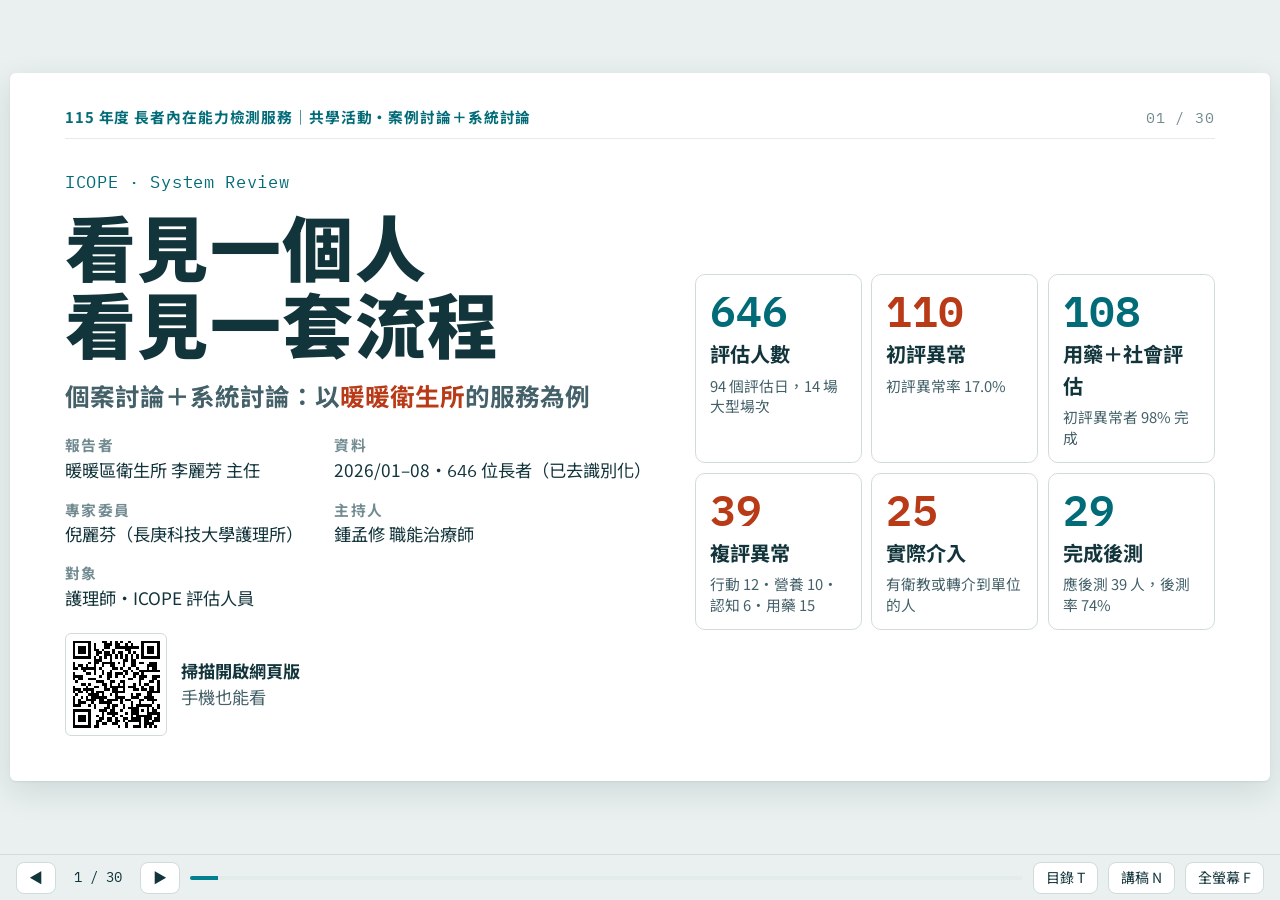
==== index.html @ 45cdb067 "移除行動承諾卡；分組討論 Q3 改為如何提升介入、轉介和後測 Co-Authored-By: Claude Opus 5.5 <noreply@anthropic.com>" ====
<!doctype html><html lang="zh-Hant"><head><meta charset="utf-8"><meta name="viewport" content="width=device-width,initial-scale=1,viewport-fit=cover"><style>:root{padding-top:env(safe-area-inset-top,0px);padding-bottom:env(safe-area-inset-bottom,0px)}body{margin:0}img{max-width:100%}[hidden]{display:none!important}</style></head><body>
<title>ICOPE 系統討論</title>
<meta name="claude:viewport-fit-sides" content="cover">
<link rel="preconnect" href="https://fonts.googleapis.com">
<link rel="preconnect" href="https://fonts.gstatic.com" crossorigin>
<link rel="stylesheet" href="https://fonts.googleapis.com/css2?family=IBM+Plex+Mono:wght@500;600&family=Noto+Sans+TC:wght@400;500;700;900&display=swap">
<style>
/* Layout: a 1280×720 "assessment sheet" stage scaled by --u; phones get a scrolling stack of the same sheets.
   Visual idea: the ICOPE form itself — domain letters A–F, □是 □否 boxes, fraction-style formulas. */
:root{
  --u:1px;
  --paper:#E9F0EF; --sheet:#FFFFFF; --ink:#12343B; --ink2:#44616A; --ink3:#728B91;
  --rule:#CFDCDB; --rule2:#E4ECEB;
  --teal:#028090; --tealink:#016B78; --tealbg:#E0F0F1; --tealmid:#7FC0C7;
  --orange:#E8552D; --orangeink:#B83A17; --orangebg:#FCE8E0;
  --amber:#F4A93C; --amberink:#8F5A00; --amberbg:#FDF0D8;
  --deep:#12343B; --ondeep:#EAF4F3; --ondeep2:#A9C6C9;
  --good:#0ca30c; --warn:#fab219; --serious:#ec835a; --critical:#d03b3b;
  --shadow:0 1px 2px rgba(18,52,59,.08),0 10px 32px rgba(18,52,59,.12);
  --f-body:"Noto Sans TC","PingFang TC","Microsoft JhengHei","Heiti TC",system-ui,sans-serif;
  --f-num:"IBM Plex Mono",ui-monospace,"SF Mono",Menlo,Consolas,monospace;
  --fs-cap:max(11.5px,calc(var(--u)*15));
  --fs-s:max(12.5px,calc(var(--u)*17.5));
  --fs-b:max(14px,calc(var(--u)*20.5));
  --fs-m:max(16px,calc(var(--u)*25));
  --fs-h:max(22px,calc(var(--u)*38));
  --fs-xl:max(28px,calc(var(--u)*56));
  --fs-hero:max(36px,calc(var(--u)*86));
  --g1:calc(var(--u)*8); --g2:calc(var(--u)*14); --g3:calc(var(--u)*22); --g4:calc(var(--u)*32);
  --r:calc(var(--u)*10);
  color-scheme:light;
}
[hidden]{display:none!important}
html,body{height:100%}
body{background:var(--paper);color:var(--ink);font-family:var(--f-body);font-size:var(--fs-b);line-height:1.55;-webkit-font-smoothing:antialiased}
*{box-sizing:border-box}
h1,h2,h3,p,ul,ol,dl,dd,figure{margin:0}
ul,ol{padding-left:1.15em}
a{color:var(--tealink)}
button{font:inherit;color:inherit}
:focus-visible{outline:3px solid var(--orange);outline-offset:2px;border-radius:4px}
.num{font-family:var(--f-num);font-variant-numeric:tabular-nums;letter-spacing:-.01em}
b,strong{font-weight:700}
.muted{color:var(--ink3)} .ink2{color:var(--ink2)}
.t-teal{color:var(--tealink)} .t-orange{color:var(--orangeink)} .t-amber{color:var(--amberink)}
.small{font-size:var(--fs-s)} .cap{font-size:var(--fs-cap)}

/* ---------- deck shell ---------- */
.deck{position:fixed;left:0;right:0;top:env(safe-area-inset-top,0px);bottom:calc(46px + env(safe-area-inset-bottom,0px));display:grid;place-items:center}
.slide{position:relative;background:var(--sheet);color:var(--ink);display:none;flex-direction:column;
  width:calc(var(--u)*1280);height:calc(var(--u)*720);padding:calc(var(--u)*34) calc(var(--u)*56) calc(var(--u)*30);
  gap:var(--g2);overflow:hidden;box-shadow:var(--shadow);border-radius:calc(var(--u)*6)}
.slide.on{display:flex;animation:fadein .22s ease-out}
@keyframes fadein{from{opacity:.4}to{opacity:1}}
@media (prefers-reduced-motion: reduce){.slide.on{animation:none}}
.hd{display:flex;justify-content:space-between;align-items:baseline;gap:var(--g2);font-size:var(--fs-cap);color:var(--ink3);letter-spacing:.06em;border-bottom:1px solid var(--rule2);padding-bottom:calc(var(--u)*8)}
.hd .sec{color:var(--tealink);font-weight:700}
.hd .sec.mi{color:var(--orangeink)}
.hd .pg{font-family:var(--f-num)}
h2{font-size:var(--fs-h);font-weight:900;line-height:1.22;letter-spacing:.01em;text-wrap:balance}
h2 .lite{font-weight:500;color:var(--ink2)}
h3{font-size:var(--fs-m);font-weight:700;line-height:1.3;text-wrap:balance}
.body{flex:1;min-height:0;display:flex;flex-direction:column;gap:var(--g3)}
.foot{font-size:var(--fs-cap);color:var(--ink3);line-height:1.45}
aside.notes{display:none}

.bar{position:fixed;left:0;right:0;bottom:0;height:calc(46px + env(safe-area-inset-bottom,0px));padding:0 max(16px,env(safe-area-inset-right,0px)) env(safe-area-inset-bottom,0px) max(16px,env(safe-area-inset-left,0px));
  display:flex;align-items:center;gap:10px;background:var(--paper);border-top:1px solid var(--rule);font-size:14px;z-index:20}
.bar button{background:var(--sheet);border:1px solid var(--rule);border-radius:8px;height:32px;padding:0 12px;cursor:pointer;white-space:nowrap}
.bar button:hover{border-color:var(--teal)}
.bar .count{font-family:var(--f-num);min-width:64px;text-align:center}
.bar .prog{flex:1;height:4px;background:var(--rule2);border-radius:2px;overflow:hidden;min-width:40px}
.bar .prog i{display:block;height:100%;background:var(--teal);width:0;transition:width .2s}
.bar .hint{color:var(--ink3);font-size:12px}
.notes-panel{position:fixed;left:max(16px,env(safe-area-inset-left,0px));right:max(16px,env(safe-area-inset-right,0px));bottom:calc(54px + env(safe-area-inset-bottom,0px));max-height:38vh;overflow:auto;
  background:var(--sheet);border:1px solid var(--rule);border-left:4px solid var(--amber);border-radius:10px;padding:12px 16px;font-size:15px;line-height:1.6;box-shadow:var(--shadow);z-index:25}
.notes-panel h4{margin:0 0 4px;font-size:13px;color:var(--amberink);letter-spacing:.08em}
.notes-panel ul{margin:0;padding-left:1.1em}
.toc{position:fixed;inset:0;background:color-mix(in srgb,var(--deep) 55%,transparent);z-index:30;display:grid;place-items:center;padding:16px max(16px,env(safe-area-inset-right,0px)) 16px max(16px,env(safe-area-inset-left,0px))}
.toc-box{background:var(--sheet);border-radius:12px;max-width:880px;width:100%;max-height:86vh;overflow:auto;padding:20px 22px;box-shadow:var(--shadow)}
.toc-box h4{margin:0 0 10px;font-size:16px}
.toc-list{display:grid;grid-template-columns:repeat(auto-fill,minmax(250px,1fr));gap:4px 16px;font-size:15px}
.toc-list button{all:unset;cursor:pointer;display:flex;gap:10px;padding:6px 8px;border-radius:6px}
.toc-list button:hover,.toc-list button:focus-visible{background:var(--tealbg)}
.toc-list .n{font-family:var(--f-num);color:var(--ink3);min-width:22px}
.toc-list .on{background:var(--tealbg);font-weight:700}
.tip{position:fixed;z-index:40;pointer-events:none;background:var(--ink);color:var(--sheet);font-size:13px;line-height:1.45;padding:8px 10px;border-radius:8px;max-width:240px;box-shadow:var(--shadow)}

/* ---------- scroll mode (phones / short screens) ---------- */
body.scroll{height:auto}
body.scroll .deck{position:static;display:flex;align-items:stretch;justify-items:stretch;flex-direction:column;gap:16px;padding-block:16px 80px;padding-left:max(16px,env(safe-area-inset-left,0px));padding-right:max(16px,env(safe-area-inset-right,0px))}
body.scroll .slide{display:flex;width:auto;height:auto;padding:calc(var(--u)*30) calc(var(--u)*28);border-radius:12px;animation:none}
body.scroll .bar{display:none}
body.scroll .fab{display:flex}
body.scroll .g2,body.scroll .g3,body.scroll .g4,body.scroll .g21,body.scroll .g12,body.scroll .cover-main,body.scroll .line-main,body.scroll .end-main{grid-template-columns:1fr!important}
body.scroll .kpis,body.scroll .minis,body.scroll .tiles,body.scroll .divider .qs{grid-template-columns:1fr 1fr!important}
body.scroll .pdca,body.scroll .calc,body.scroll .disc{grid-template-columns:1fr!important}
body.scroll .divider .big{font-size:64px}
body.scroll .stack-sm{flex-direction:column!important;align-items:stretch!important}
body.scroll.shownotes aside.notes{display:block;margin-top:8px;border-top:1px dashed var(--rule);padding-top:8px;font-size:14px;color:var(--ink2)}
body.scroll aside.notes h4{margin:0 0 4px;font-size:12px;color:var(--amberink)}
.fab{display:none;position:fixed;right:max(16px,calc(env(safe-area-inset-right,0px) + 12px));bottom:calc(16px + env(safe-area-inset-bottom,0px));gap:8px;z-index:20}
.fab button{background:var(--deep);color:var(--ondeep);border:0;border-radius:999px;padding:10px 14px;font-size:14px;box-shadow:var(--shadow);cursor:pointer}
.xscroll{overflow-x:auto;max-width:100%}

/* ---------- shared components ---------- */
.g2{display:grid;grid-template-columns:1fr 1fr;gap:var(--g3)}
.g3{display:grid;grid-template-columns:repeat(3,1fr);gap:var(--g3)}
.g4{display:grid;grid-template-columns:repeat(4,1fr);gap:var(--g2)}
.g21{display:grid;grid-template-columns:1.55fr 1fr;gap:var(--g4)}
.g12{display:grid;grid-template-columns:1fr 1.45fr;gap:var(--g4)}
.g2>*,.g3>*,.g4>*,.g21>*,.g12>*{min-width:0}
.card{border:1px solid var(--rule);border-radius:var(--r);padding:calc(var(--u)*16) calc(var(--u)*18);background:var(--sheet)}
.card.tint{background:var(--tealbg);border-color:transparent}
.card.warm{background:var(--orangebg);border-color:transparent}
.card.sun{background:var(--amberbg);border-color:transparent}
.label{font-size:var(--fs-cap);letter-spacing:.08em;color:var(--ink3);font-weight:700}
.list{display:flex;flex-direction:column;gap:calc(var(--u)*9);padding:0;list-style:none}
.list li{display:grid;grid-template-columns:calc(var(--u)*26) 1fr;gap:calc(var(--u)*8);align-items:start}
.list li>.k{font-family:var(--f-num);font-weight:600;color:var(--tealink);font-size:var(--fs-s);line-height:1.9}
.dom{display:inline-grid;place-items:center;width:calc(var(--u)*30);height:calc(var(--u)*30);min-width:20px;min-height:20px;border-radius:calc(var(--u)*6);background:var(--deep);color:var(--ondeep);font-family:var(--f-num);font-weight:600;font-size:var(--fs-s);flex:none}
.dom.bad{background:var(--orange);color:#fff}
.dom.ok{background:var(--tealbg);color:var(--tealink)}
.yn{font-family:var(--f-body);font-size:var(--fs-s);white-space:nowrap;color:var(--ink2)}
.yn .x{display:inline-block;width:.95em;height:.95em;border:1.5px solid currentColor;border-radius:2px;vertical-align:-.12em;margin-right:.18em;position:relative}
.yn .x.on{background:var(--ink);border-color:var(--ink)}
.yn .x.on::after{content:"";position:absolute;inset:18% 30% 30% 30%;border:solid var(--sheet);border-width:0 2px 2px 0;transform:rotate(40deg)}
.pill{display:inline-flex;align-items:center;gap:.35em;font-size:var(--fs-cap);font-weight:700;padding:.18em .6em;border-radius:999px;white-space:nowrap;background:var(--rule2);color:var(--ink)}
.pill::before{content:"";width:.62em;height:.62em;border-radius:50%;background:var(--ink3)}
.pill.ok::before{background:var(--good)} .pill.wn::before{background:var(--warn)} .pill.sr::before{background:var(--serious)} .pill.cr::before{background:var(--critical)}
.pill.ok{background:color-mix(in srgb,var(--good) 14%,var(--sheet))}
.pill.wn{background:color-mix(in srgb,var(--warn) 20%,var(--sheet))}
.pill.sr{background:color-mix(in srgb,var(--serious) 20%,var(--sheet))}
.pill.cr{background:color-mix(in srgb,var(--critical) 16%,var(--sheet))}
.frac{display:inline-grid;grid-template-rows:auto auto;justify-items:center;vertical-align:middle;line-height:1.3;font-size:var(--fs-s)}
.frac>span:first-child{border-bottom:1.5px solid var(--ink);padding:0 .3em .1em}
.frac>span:last-child{padding:.1em .3em 0}
.callout{border-left:calc(var(--u)*5) solid var(--orange);background:var(--orangebg);padding:calc(var(--u)*12) calc(var(--u)*16);border-radius:0 var(--r) var(--r) 0}
.callout.t{border-color:var(--teal);background:var(--tealbg)}
.callout.a{border-color:var(--amber);background:var(--amberbg)}
table.tb{width:100%;border-collapse:collapse;font-size:var(--fs-s)}
.tb th{font-size:var(--fs-cap);color:var(--ink3);font-weight:700;letter-spacing:.06em;text-align:left;border-bottom:1.5px solid var(--ink);padding:calc(var(--u)*6) calc(var(--u)*8)}
.tb td{border-bottom:1px solid var(--rule2);padding:calc(var(--u)*7) calc(var(--u)*8);vertical-align:top}
.tb td.r,.tb th.r{text-align:right}
.btn{display:inline-flex;align-items:center;gap:6px;border:1px solid var(--rule);background:var(--sheet);border-radius:8px;padding:calc(var(--u)*6) calc(var(--u)*12);font-size:var(--fs-s);cursor:pointer}
.btn:hover{border-color:var(--teal)}
.btn.pri{background:var(--teal);border-color:var(--teal);color:#fff}
.reveal-body{animation:fadein .25s}

/* ---------- cover ---------- */
.cover-main{flex:1;display:grid;grid-template-columns:1.05fr 1fr;gap:var(--g4);align-items:center}
.kicker{font-family:var(--f-num);font-size:var(--fs-s);color:var(--tealink);letter-spacing:.04em}
h1{font-size:var(--fs-hero);font-weight:900;line-height:1.08;letter-spacing:.02em;margin:calc(var(--u)*12) 0 calc(var(--u)*16)}
.cover-sub{font-size:var(--fs-m);font-weight:700;color:var(--ink2)}
.cover-sub b{color:var(--orangeink)}
.cover-meta{display:grid;grid-template-columns:auto auto;justify-content:start;gap:var(--g2) var(--g4);margin-top:calc(var(--u)*30);font-size:var(--fs-s)}
.cover-meta dt{font-size:var(--fs-cap);color:var(--ink3);letter-spacing:.1em;font-weight:700}
.tiles{display:grid;grid-template-columns:repeat(3,1fr);gap:calc(var(--u)*10)}
.tile{border:1px solid var(--rule);border-radius:var(--r);padding:calc(var(--u)*14);display:flex;flex-direction:column;gap:calc(var(--u)*6);min-height:calc(var(--u)*150)}
.tile .top{display:flex;align-items:center;gap:calc(var(--u)*8);font-weight:700;font-size:var(--fs-m)}
.tile .it{font-size:var(--fs-cap);color:var(--ink2);line-height:1.4;flex:1}

/* ---------- divider ---------- */
.slide.divider{background:var(--deep);color:var(--ondeep)}
.slide.divider .hd{border-color:color-mix(in srgb,var(--ondeep) 18%,transparent);color:var(--ondeep2)}
.slide.divider .hd .sec{color:var(--tealmid)}
.divider .big{font-size:calc(var(--u)*150);font-weight:900;line-height:1;letter-spacing:.04em}
.divider .big small{display:block;font-family:var(--f-num);font-size:var(--fs-m);font-weight:500;letter-spacing:.2em;color:var(--ondeep2);margin-top:calc(var(--u)*14)}
.divider .lead{font-size:var(--fs-m);font-weight:700;max-width:30em}
.divider .qs{display:grid;grid-template-columns:repeat(4,1fr);gap:var(--g2)}
.divider .qs>div{border-top:2px solid var(--tealmid);padding-top:calc(var(--u)*10)}
.divider .qs b{display:block;font-size:var(--fs-m)}
.divider .qs span{font-size:var(--fs-s);color:var(--ondeep2)}
.divider.mi .qs>div{border-color:var(--orange)}

/* ---------- agenda ---------- */
.people{display:grid;grid-template-columns:1fr 1fr;gap:var(--g3) var(--g4)}
.people dt{font-size:var(--fs-cap);letter-spacing:.1em;color:var(--ink3);font-weight:700}
.people dd{font-size:var(--fs-m);margin-top:calc(var(--u)*4);line-height:1.35}
.rd{display:flex;flex-direction:column;gap:0;padding:0;list-style:none}
.rd li{display:grid;grid-template-columns:calc(var(--u)*70) calc(var(--u)*150) 1fr;gap:calc(var(--u)*10);align-items:baseline;padding:calc(var(--u)*8) 0;border-bottom:1px solid var(--rule2);font-size:var(--fs-s)}
.rd .tm{font-family:var(--f-num);color:var(--ink2)}
.rd .mn{font-family:var(--f-num);color:var(--ink3);font-weight:400;margin-left:.3em}
.rd .ds{color:var(--ink2);font-size:var(--fs-cap)}
.rdbar{display:flex;gap:2px;height:calc(var(--u)*10);border-radius:5px;overflow:hidden;margin:calc(var(--u)*8) 0 calc(var(--u)*4)}
.rdbar i{display:block;height:100%}
.expert{display:flex;flex-direction:column;justify-content:center;gap:calc(var(--u)*6);background:var(--deep);color:var(--ondeep);border-radius:var(--r);padding:calc(var(--u)*28)}
.expert .role{font-size:var(--fs-cap);letter-spacing:.14em;color:var(--ondeep2);font-weight:700}
.expert .nm{font-size:var(--fs-xl);font-weight:900;line-height:1.1}
.expert .org{font-size:var(--fs-m);color:var(--ondeep2)}
body.scroll .people{grid-template-columns:1fr!important}
body.scroll .rd li{grid-template-columns:auto 1fr!important}
body.scroll .rd .ds{grid-column:1 / -1}
.chip{display:inline-block;font-size:var(--fs-cap);font-weight:700;color:#fff;border-radius:4px;padding:0 .45em;margin-right:.45em;vertical-align:.1em}
.chip.mi{background:var(--orange)} .chip.ma{background:var(--teal)}
.agenda td{vertical-align:middle}
.agenda tr.ag-mi td:first-child{box-shadow:inset 4px 0 0 var(--orange)}
.agenda tr.ag-ma td:first-child{box-shadow:inset 4px 0 0 var(--teal)}
.agenda tr.ag-ne td{color:var(--ink2)}
.tl{display:flex;height:calc(var(--u)*64);border-radius:var(--r);overflow:hidden;gap:2px}
.tl>div{display:flex;flex-direction:column;justify-content:center;padding:0 calc(var(--u)*10);font-size:var(--fs-cap);line-height:1.25;min-width:0;overflow:hidden}
.tl .ma{background:var(--teal);color:#fff} .tl .ma2{background:var(--tealbg);color:var(--ink)}
.tl .mi{background:var(--orange);color:#fff} .tl .mi2{background:var(--orangebg);color:var(--ink)}
.tl .ne{background:var(--rule2);color:var(--ink2)}
.tl b{font-family:var(--f-num);font-size:var(--fs-s)}

/* ---------- flow ---------- */
.flow{display:grid;grid-template-columns:repeat(7,1fr);gap:calc(var(--u)*8)}
.st{border:1px solid var(--rule);border-radius:var(--r);padding:calc(var(--u)*12);display:flex;flex-direction:column;gap:calc(var(--u)*6);position:relative;min-width:0}
.st .no{font-family:var(--f-num);font-size:var(--fs-cap);color:var(--ink3)}
.st h3{font-size:var(--fs-b)}
.st p,.st li{font-size:var(--fs-s);line-height:1.5;color:var(--ink2)}
.st ul{padding-left:1em}
.st.key{border-color:var(--teal);background:var(--tealbg)}
.axis{position:relative;height:calc(var(--u)*46);margin-top:calc(var(--u)*4)}
.axis .ln{position:absolute;left:0;right:0;top:calc(var(--u)*14);height:2px;background:var(--rule)}
.axis .mk{position:absolute;top:0;transform:translateX(-50%);text-align:center;font-size:var(--fs-cap);color:var(--ink2);white-space:nowrap}
.axis .mk::before{content:"";display:block;margin:calc(var(--u)*8) auto calc(var(--u)*4);width:calc(var(--u)*12);height:calc(var(--u)*12);border-radius:50%;background:var(--teal)}
.axis .win{position:absolute;top:calc(var(--u)*10);height:calc(var(--u)*10);border-radius:5px;opacity:.85}

/* ---------- metrics ---------- */
.kpis{display:grid;grid-template-columns:repeat(5,1fr);gap:var(--g2)}
.kpi{border-top:3px solid var(--teal);padding-top:calc(var(--u)*8)}
.kpi .v{font-family:var(--f-num);font-weight:600;font-size:var(--fs-xl);line-height:1.05;letter-spacing:-.03em}
.kpi .v small{font-size:.45em;margin-left:.08em;color:var(--ink2)}
.kpi .l{font-size:var(--fs-s);font-weight:700}
.kpi .s{font-size:var(--fs-cap);color:var(--ink3)}
.kpi.alert{border-color:var(--orange)}
.fx{display:flex;flex-direction:column;gap:calc(var(--u)*8)}
.fx .row{display:flex;align-items:center;gap:calc(var(--u)*10);flex-wrap:wrap}
.fx .nm{font-weight:700;font-size:var(--fs-s);min-width:calc(var(--u)*120)}
.fx .eq{font-size:var(--fs-s);color:var(--ink3)}
.thr{font-size:var(--fs-cap);font-weight:700;color:var(--orangeink);background:var(--orangebg);border-radius:4px;padding:.05em .45em;white-space:nowrap}

/* funnel */
.fun{display:flex;flex-direction:column;gap:calc(var(--u)*10)}
.fr{display:grid;grid-template-columns:calc(var(--u)*170) 1fr calc(var(--u)*92);gap:calc(var(--u)*12);align-items:center}
.fr .lb{font-size:var(--fs-b);font-weight:700;text-align:right;line-height:1.25}
.fr .lb small{display:block;font-weight:400;color:var(--ink3);font-size:var(--fs-cap)}
.fr .tr{height:calc(var(--u)*46);position:relative}
.fr .bx{height:100%;border-radius:0 calc(var(--u)*4) calc(var(--u)*4) 0;min-width:3px}
.fr .vl{font-family:var(--f-num);font-weight:600;font-size:var(--fs-m)}
.leak{display:grid;grid-template-columns:calc(var(--u)*170) 1fr;gap:calc(var(--u)*12);font-size:var(--fs-cap);color:var(--orangeink);font-weight:700;margin:calc(var(--u)*-3) 0}
.leak span:last-child::before{content:"↳ "}

/* strip chart */
.strip{display:flex;flex-direction:column;gap:calc(var(--u)*4);min-width:0}
.srow{display:grid;grid-template-columns:calc(var(--u)*78) 1fr calc(var(--u)*76);gap:calc(var(--u)*10);align-items:center}
.srow .sl{font-size:var(--fs-s);font-weight:700;text-align:right}
.srow .sa{font-family:var(--f-num);font-size:var(--fs-s);color:var(--ink2)}
.strk{position:relative;height:calc(var(--u)*64);border-bottom:1px solid var(--rule2)}
.strk .grid{position:absolute;top:0;bottom:0;width:1px;background:var(--rule2)}
.strk .th{position:absolute;top:calc(var(--u)*-4);bottom:calc(var(--u)*-4);border-left:2px dashed var(--orange)}
.dot{position:absolute;top:50%;width:calc(var(--u)*19);height:calc(var(--u)*19);min-width:11px;min-height:11px;margin:0;padding:0;border-radius:50%;border:2px solid var(--sheet);background:var(--teal);transform:translate(-50%,calc(-50% + var(--dy,0px)));cursor:pointer}
.dot::after{content:"";position:absolute;inset:-9px;border-radius:50%}
.dot.flag{background:var(--orange)}
.dot:hover,.dot:focus-visible{outline:2px solid var(--ink);outline-offset:1px}
.sax{display:grid;grid-template-columns:calc(var(--u)*78) 1fr calc(var(--u)*76);gap:calc(var(--u)*10)}
.sax .tk{position:relative;height:calc(var(--u)*20)}
.sax .tk span{position:absolute;transform:translateX(-50%);font-family:var(--f-num);font-size:var(--fs-cap);color:var(--ink3)}
.compact .strk{height:calc(var(--u)*50)}
.slegend{display:flex;gap:var(--g3);flex-wrap:wrap;font-size:var(--fs-cap);color:var(--ink2)}
.slegend i{display:inline-block;width:.8em;height:.8em;border-radius:50%;vertical-align:-.05em;margin-right:.35em}
.slegend .dash{width:0;height:1em;border-radius:0;border-left:2px dashed var(--orange);margin-right:.5em}

/* mini bars in tables */
.mb{display:flex;align-items:center;gap:calc(var(--u)*8)}
.mb .t{flex:1;height:calc(var(--u)*8);background:var(--rule2);border-radius:4px;overflow:hidden;min-width:30px}
.mb .t i{display:block;height:100%;background:var(--teal);border-radius:4px}
.mb .t i.lo{background:var(--orange)}
.mb .v{font-family:var(--f-num);min-width:4.2em;text-align:right}

/* steps */
.steps{display:grid;grid-template-columns:repeat(5,1fr);gap:calc(var(--u)*10)}
.step{border-top:3px solid var(--teal);padding-top:calc(var(--u)*8);display:flex;flex-direction:column;gap:calc(var(--u)*6);min-width:0}
.step .n{font-family:var(--f-num);font-weight:600;color:var(--tealink);font-size:var(--fs-s)}
.step h3{font-size:var(--fs-b)}
.step p,.step li{font-size:var(--fs-cap);color:var(--ink2);line-height:1.5}
.step ul{padding-left:1em}

/* calculator */
.calc{display:grid;grid-template-columns:1fr 1.05fr;gap:var(--g4);flex:1;min-height:0}
.calc .in{display:grid;grid-template-columns:1fr 1fr;gap:calc(var(--u)*8) var(--g2);align-content:start}
.calc label{display:flex;flex-direction:column;gap:2px;font-size:var(--fs-cap);color:var(--ink2);font-weight:700}
.calc input{font:inherit;font-family:var(--f-num);font-size:var(--fs-b);padding:calc(var(--u)*5) calc(var(--u)*10);border:1px solid var(--rule);border-radius:8px;background:var(--sheet);color:var(--ink);width:100%}
.calc input:focus{border-color:var(--teal);outline:none;box-shadow:0 0 0 3px var(--tealbg)}
.calc .out{display:flex;flex-direction:column;gap:calc(var(--u)*5)}
.orow{display:grid;grid-template-columns:1fr auto auto;gap:calc(var(--u)*12);align-items:center;padding:calc(var(--u)*6) 0;border-bottom:1px solid var(--rule2);font-size:var(--fs-s)}
.orow .ov{font-family:var(--f-num);font-weight:600;font-size:var(--fs-b);min-width:4.4em;text-align:right}
.orow .of{font-size:var(--fs-cap);color:var(--ink3);font-weight:400}

/* discussion */
.disc{display:grid;grid-template-columns:1.6fr 1fr;gap:var(--g4);flex:1;min-height:0}
.qlist{display:flex;flex-direction:column;gap:var(--g2);counter-reset:q;padding:0;list-style:none}
.qlist li{display:grid;grid-template-columns:calc(var(--u)*44) 1fr;gap:calc(var(--u)*10);align-items:start;font-size:var(--fs-b)}
.qlist li::before{counter-increment:q;content:"Q" counter(q);font-family:var(--f-num);font-weight:600;color:#fff;background:var(--teal);border-radius:6px;text-align:center;font-size:var(--fs-s);padding:2px 0}
.mi .qlist li::before,.qlist.mi li::before{background:var(--orange)}
.qlist li small{display:block;color:var(--ink3);font-size:var(--fs-cap)}
.timer{border:1px solid var(--rule);border-radius:var(--r);padding:calc(var(--u)*14);display:flex;flex-direction:column;gap:calc(var(--u)*10);align-items:flex-start}
.timer .tv{font-family:var(--f-num);font-weight:600;font-size:calc(var(--u)*64);line-height:1;letter-spacing:-.02em}
.timer.done .tv{color:var(--orangeink)}
.timer .tb2{display:flex;gap:8px;flex-wrap:wrap}

/* case */
.prof{display:grid;grid-template-columns:auto 1fr;gap:calc(var(--u)*4) calc(var(--u)*14);font-size:var(--fs-s)}
.prof dt{color:var(--ink3);font-weight:700}
.ctl{position:relative;height:calc(var(--u)*250);margin:calc(var(--u)*8) calc(var(--u)*6) 0}
.ctl .base{position:absolute;left:0;right:0;top:calc(var(--u)*164);height:2px;background:var(--ink)}
.ctl .w{position:absolute;height:calc(var(--u)*22);border-radius:4px;font-size:var(--fs-cap);font-weight:700;padding:0 8px;line-height:calc(var(--u)*22);white-space:nowrap;overflow:hidden}
.ctl .w.fu{top:calc(var(--u)*180);background:var(--tealbg);color:var(--tealink)}
.ctl .w.pt{top:calc(var(--u)*206);background:var(--amberbg);color:var(--amberink)}
.ctl .ev{position:absolute;transform:translateX(-50%);display:flex;flex-direction:column;align-items:center;text-align:center;width:calc(var(--u)*170)}
.ctl .ev.l{transform:none;align-items:flex-start;text-align:left}
.ctl .ev.r{transform:translateX(-100%);align-items:flex-end;text-align:right}
.ctl .ev .d{font-family:var(--f-num);font-size:var(--fs-cap);color:var(--ink3)}
.ctl .ev b{font-size:var(--fs-s);line-height:1.3}
.ctl .ev.hidden-ev b{color:var(--orangeink)}
.ctl .cn{position:absolute;width:0;border-left:1.5px dotted var(--ink3)}
.ctl .pin{position:absolute;top:calc(var(--u)*155);width:calc(var(--u)*20);height:calc(var(--u)*20);border-radius:50%;background:var(--teal);border:3px solid var(--sheet);transform:translateX(-50%)}
.ctl .pin.hid{background:var(--sheet);border:2.5px dashed var(--orange)}
.ctl .mo{position:absolute;top:calc(var(--u)*232);transform:translateX(-50%);font-family:var(--f-num);font-size:var(--fs-cap);color:var(--ink3);white-space:nowrap}
.formrow{display:grid;grid-template-columns:calc(var(--u)*38) calc(var(--u)*92) 1fr auto;gap:calc(var(--u)*12);align-items:center;padding:calc(var(--u)*9) 0;border-bottom:1px solid var(--rule2);font-size:var(--fs-s)}
.formrow .nm{font-weight:700}
.formrow .res{display:flex;gap:calc(var(--u)*10);align-items:center;justify-content:flex-end}
.score{font-family:var(--f-num);font-weight:600;font-size:var(--fs-m)}
.score small{font-size:.6em;color:var(--ink3);font-weight:500}
.minis{display:grid;grid-template-columns:repeat(3,1fr);gap:var(--g2)}
.mini{border:1px solid var(--rule);border-radius:var(--r);padding:calc(var(--u)*12) calc(var(--u)*14);display:flex;flex-direction:column;gap:calc(var(--u)*4);min-width:0}
.mini .mt{display:flex;justify-content:space-between;align-items:baseline;gap:8px;font-weight:700;font-size:var(--fs-s)}
.mini .mt span{font-weight:400;font-size:var(--fs-cap);color:var(--ink3)}
.mini svg{width:100%;height:calc(var(--u)*92);min-height:60px;display:block;overflow:visible}
.mini .mv{display:flex;justify-content:space-between;font-family:var(--f-num);font-size:var(--fs-cap);color:var(--ink2)}
.mini .mv b{font-size:var(--fs-s);color:var(--ink)}
.mx{width:100%;border-collapse:collapse;font-size:var(--fs-s)}
.mx th{font-size:var(--fs-cap);font-weight:700;color:var(--ink2);padding:calc(var(--u)*6);border-bottom:1.5px solid var(--ink);text-align:center;line-height:1.3}
.mx th:first-child{text-align:left}
.mx td{padding:calc(var(--u)*7) calc(var(--u)*6);border-bottom:1px solid var(--rule2);text-align:center}
.mx td:first-child{text-align:left;font-weight:700}
.mx .p{display:inline-block;width:calc(var(--u)*16);height:calc(var(--u)*16);min-width:11px;min-height:11px;border-radius:50%;background:var(--teal);vertical-align:middle}
.mx .q{display:inline-block;width:calc(var(--u)*16);height:calc(var(--u)*16);min-width:11px;min-height:11px;border-radius:50%;border:2.5px solid var(--teal);vertical-align:middle}
.mx .z{color:var(--rule)}

/* commitment & QR */
.pdca{display:grid;grid-template-columns:1fr 1fr;gap:calc(var(--u)*10) var(--g3)}
.pdca label{display:flex;flex-direction:column;gap:3px;font-size:var(--fs-cap);font-weight:700;color:var(--ink2)}
.pdca input,.pdca textarea{font:inherit;font-size:var(--fs-s);padding:calc(var(--u)*6) calc(var(--u)*10);border:1px solid var(--rule);border-radius:8px;background:var(--sheet);color:var(--ink);width:100%;resize:none}
.pdca textarea{height:calc(var(--u)*64);min-height:44px}
.pdca .wide{grid-column:1 / -1}
.qrbox{display:flex;flex-direction:column;align-items:center;gap:calc(var(--u)*10)}
a.qrframe{text-decoration:none;color:inherit}
.qrframe{width:calc(var(--u)*300);height:calc(var(--u)*300);min-width:180px;min-height:180px;max-width:100%;aspect-ratio:1;background:#fff;border-radius:calc(var(--u)*14);padding:calc(var(--u)*14);border:1px solid var(--rule);display:grid;place-items:center;position:relative}
.qrframe img,.qrframe canvas{width:100%;height:100%;object-fit:contain;image-rendering:pixelated;display:block}
.qrframe .ph{display:none;text-align:center;font-size:var(--fs-s);color:#5d7177;line-height:1.5;padding:12px}
.qrbox.missing .qrframe img{display:none}
.qrbox.missing .qrframe .ph{display:block}
.qrbox.missing .qrframe{border:2px dashed var(--amber);background:var(--amberbg)}
.qrbox.missing .qrframe .ph{color:var(--amberink)}
.qrcap{font-weight:700;font-size:var(--fs-m);text-align:center}
.line-main{flex:1;display:grid;grid-template-columns:auto 1fr;gap:calc(var(--u)*56);align-items:center}
.end-main{flex:1;display:grid;grid-template-columns:1fr auto;gap:calc(var(--u)*48);align-items:center}
.ref{display:flex;flex-direction:column;gap:calc(var(--u)*10);font-size:var(--fs-s);padding:0;list-style:none}
.ref li{display:grid;grid-template-columns:calc(var(--u)*92) 1fr;gap:calc(var(--u)*12)}
.ref .tag{font-size:var(--fs-cap);font-weight:700;color:var(--tealink);letter-spacing:.04em}

/* ---------- system-discussion additions ---------- */
.body.fill{flex:1;min-height:0}
.fillcol{display:flex;flex-direction:column;justify-content:space-evenly;gap:var(--g2)}
.stretch{align-items:stretch!important}
.card.fillcol{justify-content:space-evenly}
.lead2{font-size:var(--fs-m);font-weight:700;line-height:1.45}
.big2{font-family:var(--f-num);font-weight:600;font-size:calc(var(--u)*64);line-height:1;letter-spacing:-.03em}
.big2 small{font-size:.42em;color:var(--ink2);margin-left:.08em}
/* vertical columns */
.cols{display:flex;align-items:flex-end;gap:calc(var(--u)*14);flex:1;min-height:calc(var(--u)*200);border-bottom:1.5px solid var(--ink);padding:0 calc(var(--u)*6)}
.cols .c{flex:1;display:flex;flex-direction:column;align-items:center;justify-content:flex-end;height:100%;gap:calc(var(--u)*6);min-width:0}
.cols .c i{display:block;width:100%;background:var(--teal);border-radius:calc(var(--u)*5) calc(var(--u)*5) 0 0;min-height:2px}
.cols .c i.lo{background:var(--orange)} .cols .c i.mid{background:var(--tealmid)}
.cols .c b{font-family:var(--f-num);font-size:var(--fs-s)}
.colx{display:flex;gap:calc(var(--u)*14);padding:calc(var(--u)*6) calc(var(--u)*6) 0}
.colx span{flex:1;text-align:center;font-size:var(--fs-s);color:var(--ink2);min-width:0}
/* horizontal bars */
.hb{display:flex;flex-direction:column;justify-content:space-evenly;gap:calc(var(--u)*10);flex:1}
.hr{display:grid;grid-template-columns:calc(var(--u)*110) 1fr calc(var(--u)*150);gap:calc(var(--u)*12);align-items:center}
.hr .lb{font-weight:700;font-size:var(--fs-b);text-align:right}
.hr .lb small{display:block;font-weight:400;font-size:var(--fs-cap);color:var(--ink3)}
.hr .tk{height:calc(var(--u)*30);background:var(--rule2);border-radius:calc(var(--u)*5);position:relative;overflow:hidden}
.hr .tk i{position:absolute;left:0;top:0;bottom:0;background:var(--teal);border-radius:calc(var(--u)*5)}
.hr .tk i.o{background:var(--orange)} .hr .tk i.m{background:var(--tealmid)} .hr .tk i.a{background:var(--amber)}
.hr .v{font-family:var(--f-num);font-size:var(--fs-s);color:var(--ink2)}
.hr .v b{font-size:var(--fs-b);color:var(--ink)}
/* stacked */
.sk{display:flex;height:calc(var(--u)*34);border-radius:calc(var(--u)*5);overflow:hidden;gap:2px}
.sk i{display:flex;align-items:center;justify-content:center;font-style:normal;font-family:var(--f-num);font-weight:600;font-size:var(--fs-cap);color:#fff;min-width:0;white-space:nowrap;overflow:hidden}
.sk .s1{background:var(--teal)} .sk .s2{background:var(--tealmid);color:var(--ink)} .sk .s3{background:var(--amber);color:#3a2600} .sk .s4{background:var(--orange)} .sk .s5{background:var(--rule);color:var(--ink2)}
.skrow{display:grid;grid-template-columns:calc(var(--u)*130) 1fr calc(var(--u)*120);gap:calc(var(--u)*12);align-items:center}
.skrow .lb{font-weight:700;text-align:right;font-size:var(--fs-b)}
.skrow .lb small{display:block;font-weight:400;font-size:var(--fs-cap);color:var(--ink3)}
.skrow .v{font-family:var(--f-num);font-size:var(--fs-s);color:var(--ink2)}
.lg{display:flex;gap:var(--g3);flex-wrap:wrap;font-size:var(--fs-s);color:var(--ink2)}
.lg i{display:inline-block;width:.9em;height:.9em;border-radius:3px;vertical-align:-.1em;margin-right:.35em}
/* compare table */
.cmp td,.cmp th{padding:calc(var(--u)*11) calc(var(--u)*10)!important;font-size:var(--fs-b)!important}
.cmp th{font-size:var(--fs-s)!important}
.cmp .me{background:var(--tealbg);font-weight:700}
.cmp td.me{font-family:var(--f-num)}
.tag2{display:inline-block;font-size:var(--fs-cap);font-weight:700;border-radius:4px;padding:.05em .5em;margin-left:.4em;vertical-align:.1em}
.tag2.up{background:color-mix(in srgb,var(--good) 16%,var(--sheet));color:#0b6b0b}
.tag2.dn{background:var(--orangebg);color:var(--orangeink)}
/* finding cards */
.fd{display:grid;grid-template-columns:repeat(3,1fr);gap:var(--g3);flex:1}
.fd>div{display:flex;flex-direction:column;gap:calc(var(--u)*8);justify-content:space-evenly}
.fd .n{font-family:var(--f-num);font-weight:600;font-size:calc(var(--u)*52);line-height:1;color:var(--tealink)}
.fd .n.o{color:var(--orangeink)}
.fd .n small{font-size:.4em;color:var(--ink2)}
.fd h3{font-size:var(--fs-m)}
.fd p{font-size:var(--fs-b);color:var(--ink2);line-height:1.5}
.ask{border:2px dashed var(--teal);border-radius:var(--r);padding:calc(var(--u)*12) calc(var(--u)*16);font-size:var(--fs-b)}
.ask b{color:var(--tealink)}
.ask.o{border-color:var(--orange)} .ask.o b{color:var(--orangeink)}
.chk{display:flex;flex-direction:column;justify-content:space-evenly;gap:calc(var(--u)*10);padding:0;list-style:none;flex:1}
.chk li{display:grid;grid-template-columns:calc(var(--u)*30) 1fr auto;gap:calc(var(--u)*12);align-items:center;font-size:var(--fs-b);border-bottom:1px solid var(--rule2);padding-bottom:calc(var(--u)*8)}
.chk li::before{content:"";width:calc(var(--u)*22);height:calc(var(--u)*22);min-width:14px;min-height:14px;border:2px solid var(--ink2);border-radius:4px}
.chk li small{display:block;color:var(--ink3);font-size:var(--fs-s)}
.chk .num{font-weight:600;color:var(--orangeink)}
.tool{display:grid;grid-template-columns:repeat(3,1fr);grid-template-rows:1fr 1fr;gap:var(--g2);flex:1}
.tool>div{border:1px solid var(--rule);border-radius:var(--r);padding:calc(var(--u)*14) calc(var(--u)*16);display:flex;flex-direction:column;gap:calc(var(--u)*6);justify-content:space-evenly}
.tool h3{font-size:var(--fs-m);display:flex;align-items:center;gap:calc(var(--u)*8)}
.tool ul{font-size:var(--fs-s);color:var(--ink2);display:flex;flex-direction:column;gap:calc(var(--u)*4)}
.tool .tg{font-size:var(--fs-cap);color:var(--ink3);font-weight:700}
.sw{display:grid;grid-template-columns:1fr 1fr;gap:var(--g4);flex:1}
.sw>div{border-radius:var(--r);padding:calc(var(--u)*18) calc(var(--u)*22);display:flex;flex-direction:column;justify-content:space-evenly;gap:calc(var(--u)*10)}
.sw .good{background:var(--tealbg)} .sw .gap{background:var(--orangebg)}
.sw h3{font-size:var(--fs-m)}
.sw ol{font-size:var(--fs-b);display:flex;flex-direction:column;gap:calc(var(--u)*10);flex:1;justify-content:space-evenly}
.wn{display:grid;grid-template-columns:repeat(4,1fr);gap:var(--g2)}
.wn>div{border:1px solid var(--rule);border-radius:var(--r);padding:calc(var(--u)*12);display:flex;flex-direction:column;gap:4px}
.wn .d{font-family:var(--f-num);font-size:var(--fs-cap);color:var(--ink3)}
.wn b{font-size:var(--fs-b)}
.wn .dl{font-family:var(--f-num);font-weight:600;color:var(--orangeink);font-size:var(--fs-b)}
body.scroll .fd,body.scroll .tool,body.scroll .sw,body.scroll .wn{grid-template-columns:1fr!important;grid-template-rows:none!important}
body.scroll .hr{grid-template-columns:calc(var(--u)*90) 1fr auto}
body.scroll .skrow{grid-template-columns:1fr!important}
body.scroll .skrow .lb{text-align:left}
body.scroll .cols{min-height:180px}
/* polish */
.slide h1{font-size:calc(var(--u)*72)}
.cover-main{grid-template-columns:1.15fr 1fr}
.tile .bign{font-family:var(--f-num);font-weight:600;font-size:calc(var(--u)*44);line-height:1;color:var(--tealink)}
.tile .bign.o{color:var(--orangeink)}
.tile .top{font-size:var(--fs-b)}
.steps .step h3{font-size:var(--fs-m)}
.steps .step p{font-size:var(--fs-b)}
.qlist li{font-size:var(--fs-m)}
.qlist li small{font-size:var(--fs-s)}
.sw ol{font-size:var(--fs-m)}
.pdca{grid-auto-rows:auto}
.pdca textarea{height:calc(var(--u)*150)}
.pdca input{padding:calc(var(--u)*10) calc(var(--u)*12)}
.divider .lead{max-width:none}
.orow .of{display:block}
.orow .pill{justify-self:end}
.st li{font-size:var(--fs-s)}

.covqr{display:flex;align-items:center;gap:calc(var(--u)*14);margin-top:calc(var(--u)*22);text-decoration:none;color:var(--ink2);font-size:var(--fs-s)}
.covqr svg{width:calc(var(--u)*104);height:calc(var(--u)*104);min-width:84px;min-height:84px;border:1px solid var(--rule);border-radius:6px;padding:4px;background:#fff;flex:none}
.covqr b{color:var(--ink)}
.cover-meta{margin-top:calc(var(--u)*20)}
/* ---------- case discussion ---------- */
.tline{list-style:none;padding:0;display:flex;flex-direction:column;justify-content:space-evenly;flex:1;border-left:3px solid var(--teal);margin-left:calc(var(--u)*8)}
.tline li{position:relative;padding:calc(var(--u)*6) 0 calc(var(--u)*6) calc(var(--u)*24);display:flex;flex-direction:column;gap:2px}
.tline li::before{content:"";position:absolute;left:calc(var(--u)*-11);top:calc(var(--u)*12);width:calc(var(--u)*16);height:calc(var(--u)*16);min-width:10px;min-height:10px;border-radius:50%;background:var(--teal);border:3px solid var(--sheet)}
.tline li.gap::before{background:var(--sheet);border:2.5px dashed var(--orange)}
.tline .d{font-family:var(--f-num);font-size:var(--fs-cap);color:var(--ink3)}
.tline b{font-size:var(--fs-m)}
.tline li>span:last-child{font-size:var(--fs-s);color:var(--ink2)}
.tline li.gap b,.tline li.gap>span:last-child{color:var(--orangeink)}
.casetb td{vertical-align:middle}
.casetb tr.hit td{background:var(--orangebg)}
.casetb .dom{margin-right:.4em}
.chk2{list-style:none;padding:0;display:flex;flex-direction:column;gap:calc(var(--u)*8);font-size:var(--fs-b)}
.chk2 li{display:flex;gap:calc(var(--u)*12);align-items:center}
.chk2 .no{font-size:var(--fs-cap);font-weight:700;color:var(--tealink);background:var(--tealbg);border-radius:4px;padding:.1em .55em;flex:none}
.picks{display:grid;grid-template-columns:1fr 1fr;gap:calc(var(--u)*10);flex:1}
.pick{display:flex;flex-direction:column;justify-content:center;gap:2px;text-align:left;border:2px solid var(--rule);background:var(--sheet);border-radius:var(--r);padding:calc(var(--u)*10) calc(var(--u)*14);cursor:pointer;color:var(--ink)}
.pick b{font-size:var(--fs-b)} .pick span{font-size:var(--fs-s);color:var(--ink2)}
.pick:hover{border-color:var(--teal)}
.pick.on{border-color:var(--orange);background:var(--orangebg)}
.pick.on b::before{content:"✓ ";color:var(--orangeink)}
.tk2{display:flex;flex-direction:column;gap:calc(var(--u)*4)}
.tk2 i{display:block;height:calc(var(--u)*16);border-radius:calc(var(--u)*4);background:var(--teal);min-width:3px}
.tk2 i.a{background:var(--amber)}
.hr.pair{grid-template-columns:calc(var(--u)*110) 1fr calc(var(--u)*200)}
.agenda2 td{vertical-align:middle}
.agenda2 tr.ne td{color:var(--ink2)}
.agenda2 tr.mi td:first-child{box-shadow:inset 5px 0 0 var(--orange)}
.agenda2 tr.ma td:first-child{box-shadow:inset 5px 0 0 var(--teal)}
.agenda2 tr.mi td,.agenda2 tr.ma td{padding-top:calc(var(--u)*14)!important;padding-bottom:calc(var(--u)*14)!important}
body.scroll .picks{grid-template-columns:1fr}
.hb.wv .hr{grid-template-columns:calc(var(--u)*100) 1fr calc(var(--u)*240)}
.step ul{font-size:var(--fs-b);display:flex;flex-direction:column;gap:calc(var(--u)*8)}
.step ul li{font-size:var(--fs-b)}
.divider .presenter{font-size:var(--fs-m);font-weight:700;color:var(--ondeep2);border-left:4px solid var(--tealmid);padding-left:calc(var(--u)*14);margin-top:calc(var(--u)*-18)}
.divider.mi .presenter{border-color:var(--orange)}
.mna{font-size:var(--fs-s)}
.mna td{padding:calc(var(--u)*6) calc(var(--u)*10)}
.mna td:first-child{width:50%}
.mna tr.tot td{border-top:1.5px solid var(--ink);border-bottom:none;background:var(--sheet2,transparent)}
.mna b.num{font-size:1.25em}
.mna{flex:1 1 auto;min-height:0;height:auto}.mna b.num{line-height:1}
.slide.divider{--deep:var(--tealbg);--ondeep:var(--ink);--ondeep2:var(--ink2)}
.slide.divider .hd .sec{color:var(--tealink)}.slide.divider.mi .hd .sec{color:var(--orangeink)}
.qrrow{display:flex;gap:calc(var(--u)*28);flex-wrap:wrap}
</style>
<div class="deck" id="deck">
<!-- ───────── 01 封面 -->
<section class="slide" data-title="封面">
  <div class="hd"><span class="sec">115 年度 長者內在能力檢測服務｜共學活動・案例討論＋系統討論</span><span class="pg"></span></div>
  <div class="cover-main">
    <div>
      <p class="kicker">ICOPE · System Review</p>
      <h1>看見一個人<br>看見一套流程</h1>
      <p class="cover-sub">個案討論＋系統討論：以<b>暖暖衛生所</b>的服務為例</p>
      <dl class="cover-meta">
        <div><dt>報告者</dt><dd>暖暖區衛生所 李麗芳 主任</dd></div>
        <div><dt>資料</dt><dd>2026/01–08・<span class="num">646</span> 位長者（已去識別化）</dd></div>
        <div><dt>專家委員</dt><dd>倪麗芬（長庚科技大學護理所）</dd></div>
        <div><dt>主持人</dt><dd>鍾孟修 職能治療師</dd></div>
        <div><dt>對象</dt><dd>護理師・ICOPE 評估人員</dd></div>
      </dl>
      <div class="qrrow"><a class="covqr" href="https://mattsue1003.github.io/icope-system-nuannuan/" target="_blank" rel="noopener"><svg xmlns="http://www.w3.org/2000/svg" viewBox="0 0 35 35" shape-rendering="crispEdges" role="img" aria-label="網頁版 QR code"><rect width="35" height="35" fill="#fff"/><g fill="#000"><rect x="1" y="1" width="1" height="1"/><rect x="2" y="1" width="1" height="1"/><rect x="3" y="1" width="1" height="1"/><rect x="4" y="1" width="1" height="1"/><rect x="5" y="1" width="1" height="1"/><rect x="6" y="1" width="1" height="1"/><rect x="7" y="1" width="1" height="1"/><rect x="12" y="1" width="1" height="1"/><rect x="13" y="1" width="1" height="1"/><rect x="15" y="1" width="1" height="1"/><rect x="17" y="1" width="1" height="1"/><rect x="19" y="1" width="1" height="1"/><rect x="22" y="1" width="1" height="1"/><rect x="27" y="1" width="1" height="1"/><rect x="28" y="1" width="1" height="1"/><rect x="29" y="1" width="1" height="1"/><rect x="30" y="1" width="1" height="1"/><rect x="31" y="1" width="1" height="1"/><rect x="32" y="1" width="1" height="1"/><rect x="33" y="1" width="1" height="1"/><rect x="1" y="2" width="1" height="1"/><rect x="7" y="2" width="1" height="1"/><rect x="9" y="2" width="1" height="1"/><rect x="13" y="2" width="1" height="1"/><rect x="14" y="2" width="1" height="1"/><rect x="15" y="2" width="1" height="1"/><rect x="17" y="2" width="1" height="1"/><rect x="18" y="2" width="1" height="1"/><rect x="21" y="2" width="1" height="1"/><rect x="23" y="2" width="1" height="1"/><rect x="27" y="2" width="1" height="1"/><rect x="33" y="2" width="1" height="1"/><rect x="1" y="3" width="1" height="1"/><rect x="3" y="3" width="1" height="1"/><rect x="4" y="3" width="1" height="1"/><rect x="5" y="3" width="1" height="1"/><rect x="7" y="3" width="1" height="1"/><rect x="9" y="3" width="1" height="1"/><rect x="13" y="3" width="1" height="1"/><rect x="14" y="3" width="1" height="1"/><rect x="17" y="3" width="1" height="1"/><rect x="18" y="3" width="1" height="1"/><rect x="19" y="3" width="1" height="1"/><rect x="20" y="3" width="1" height="1"/><rect x="21" y="3" width="1" height="1"/><rect x="22" y="3" width="1" height="1"/><rect x="23" y="3" width="1" height="1"/><rect x="24" y="3" width="1" height="1"/><rect x="25" y="3" width="1" height="1"/><rect x="27" y="3" width="1" height="1"/><rect x="29" y="3" width="1" height="1"/><rect x="30" y="3" width="1" height="1"/><rect x="31" y="3" width="1" height="1"/><rect x="33" y="3" width="1" height="1"/><rect x="1" y="4" width="1" height="1"/><rect x="3" y="4" width="1" height="1"/><rect x="4" y="4" width="1" height="1"/><rect x="5" y="4" width="1" height="1"/><rect x="7" y="4" width="1" height="1"/><rect x="9" y="4" width="1" height="1"/><rect x="10" y="4" width="1" height="1"/><rect x="12" y="4" width="1" height="1"/><rect x="16" y="4" width="1" height="1"/><rect x="21" y="4" width="1" height="1"/><rect x="22" y="4" width="1" height="1"/><rect x="27" y="4" width="1" height="1"/><rect x="29" y="4" width="1" height="1"/><rect x="30" y="4" width="1" height="1"/><rect x="31" y="4" width="1" height="1"/><rect x="33" y="4" width="1" height="1"/><rect x="1" y="5" width="1" height="1"/><rect x="3" y="5" width="1" height="1"/><rect x="4" y="5" width="1" height="1"/><rect x="5" y="5" width="1" height="1"/><rect x="7" y="5" width="1" height="1"/><rect x="10" y="5" width="1" height="1"/><rect x="11" y="5" width="1" height="1"/><rect x="13" y="5" width="1" height="1"/><rect x="14" y="5" width="1" height="1"/><rect x="16" y="5" width="1" height="1"/><rect x="18" y="5" width="1" height="1"/><rect x="19" y="5" width="1" height="1"/><rect x="22" y="5" width="1" height="1"/><rect x="24" y="5" width="1" height="1"/><rect x="27" y="5" width="1" height="1"/><rect x="29" y="5" width="1" height="1"/><rect x="30" y="5" width="1" height="1"/><rect x="31" y="5" width="1" height="1"/><rect x="33" y="5" width="1" height="1"/><rect x="1" y="6" width="1" height="1"/><rect x="7" y="6" width="1" height="1"/><rect x="10" y="6" width="1" height="1"/><rect x="13" y="6" width="1" height="1"/><rect x="14" y="6" width="1" height="1"/><rect x="15" y="6" width="1" height="1"/><rect x="17" y="6" width="1" height="1"/><rect x="19" y="6" width="1" height="1"/><rect x="21" y="6" width="1" height="1"/><rect x="23" y="6" width="1" height="1"/><rect x="25" y="6" width="1" height="1"/><rect x="27" y="6" width="1" height="1"/><rect x="33" y="6" width="1" height="1"/><rect x="1" y="7" width="1" height="1"/><rect x="2" y="7" width="1" height="1"/><rect x="3" y="7" width="1" height="1"/><rect x="4" y="7" width="1" height="1"/><rect x="5" y="7" width="1" height="1"/><rect x="6" y="7" width="1" height="1"/><rect x="7" y="7" width="1" height="1"/><rect x="9" y="7" width="1" height="1"/><rect x="11" y="7" width="1" height="1"/><rect x="13" y="7" width="1" height="1"/><rect x="15" y="7" width="1" height="1"/><rect x="17" y="7" width="1" height="1"/><rect x="19" y="7" width="1" height="1"/><rect x="21" y="7" width="1" height="1"/><rect x="23" y="7" width="1" height="1"/><rect x="25" y="7" width="1" height="1"/><rect x="27" y="7" width="1" height="1"/><rect x="28" y="7" width="1" height="1"/><rect x="29" y="7" width="1" height="1"/><rect x="30" y="7" width="1" height="1"/><rect x="31" y="7" width="1" height="1"/><rect x="32" y="7" width="1" height="1"/><rect x="33" y="7" width="1" height="1"/><rect x="9" y="8" width="1" height="1"/><rect x="10" y="8" width="1" height="1"/><rect x="11" y="8" width="1" height="1"/><rect x="15" y="8" width="1" height="1"/><rect x="20" y="8" width="1" height="1"/><rect x="21" y="8" width="1" height="1"/><rect x="23" y="8" width="1" height="1"/><rect x="24" y="8" width="1" height="1"/><rect x="1" y="9" width="1" height="1"/><rect x="7" y="9" width="1" height="1"/><rect x="9" y="9" width="1" height="1"/><rect x="10" y="9" width="1" height="1"/><rect x="12" y="9" width="1" height="1"/><rect x="13" y="9" width="1" height="1"/><rect x="14" y="9" width="1" height="1"/><rect x="15" y="9" width="1" height="1"/><rect x="16" y="9" width="1" height="1"/><rect x="18" y="9" width="1" height="1"/><rect x="20" y="9" width="1" height="1"/><rect x="23" y="9" width="1" height="1"/><rect x="24" y="9" width="1" height="1"/><rect x="26" y="9" width="1" height="1"/><rect x="27" y="9" width="1" height="1"/><rect x="30" y="9" width="1" height="1"/><rect x="31" y="9" width="1" height="1"/><rect x="32" y="9" width="1" height="1"/><rect x="1" y="10" width="1" height="1"/><rect x="3" y="10" width="1" height="1"/><rect x="4" y="10" width="1" height="1"/><rect x="6" y="10" width="1" height="1"/><rect x="9" y="10" width="1" height="1"/><rect x="12" y="10" width="1" height="1"/><rect x="15" y="10" width="1" height="1"/><rect x="16" y="10" width="1" height="1"/><rect x="20" y="10" width="1" height="1"/><rect x="23" y="10" width="1" height="1"/><rect x="24" y="10" width="1" height="1"/><rect x="29" y="10" width="1" height="1"/><rect x="30" y="10" width="1" height="1"/><rect x="31" y="10" width="1" height="1"/><rect x="32" y="10" width="1" height="1"/><rect x="1" y="11" width="1" height="1"/><rect x="2" y="11" width="1" height="1"/><rect x="4" y="11" width="1" height="1"/><rect x="5" y="11" width="1" height="1"/><rect x="6" y="11" width="1" height="1"/><rect x="7" y="11" width="1" height="1"/><rect x="8" y="11" width="1" height="1"/><rect x="9" y="11" width="1" height="1"/><rect x="11" y="11" width="1" height="1"/><rect x="16" y="11" width="1" height="1"/><rect x="17" y="11" width="1" height="1"/><rect x="19" y="11" width="1" height="1"/><rect x="22" y="11" width="1" height="1"/><rect x="25" y="11" width="1" height="1"/><rect x="29" y="11" width="1" height="1"/><rect x="31" y="11" width="1" height="1"/><rect x="32" y="11" width="1" height="1"/><rect x="5" y="12" width="1" height="1"/><rect x="9" y="12" width="1" height="1"/><rect x="12" y="12" width="1" height="1"/><rect x="15" y="12" width="1" height="1"/><rect x="20" y="12" width="1" height="1"/><rect x="21" y="12" width="1" height="1"/><rect x="23" y="12" width="1" height="1"/><rect x="26" y="12" width="1" height="1"/><rect x="27" y="12" width="1" height="1"/><rect x="28" y="12" width="1" height="1"/><rect x="29" y="12" width="1" height="1"/><rect x="30" y="12" width="1" height="1"/><rect x="31" y="12" width="1" height="1"/><rect x="32" y="12" width="1" height="1"/><rect x="33" y="12" width="1" height="1"/><rect x="1" y="13" width="1" height="1"/><rect x="6" y="13" width="1" height="1"/><rect x="7" y="13" width="1" height="1"/><rect x="9" y="13" width="1" height="1"/><rect x="12" y="13" width="1" height="1"/><rect x="14" y="13" width="1" height="1"/><rect x="15" y="13" width="1" height="1"/><rect x="17" y="13" width="1" height="1"/><rect x="18" y="13" width="1" height="1"/><rect x="19" y="13" width="1" height="1"/><rect x="21" y="13" width="1" height="1"/><rect x="24" y="13" width="1" height="1"/><rect x="25" y="13" width="1" height="1"/><rect x="27" y="13" width="1" height="1"/><rect x="1" y="14" width="1" height="1"/><rect x="2" y="14" width="1" height="1"/><rect x="3" y="14" width="1" height="1"/><rect x="4" y="14" width="1" height="1"/><rect x="11" y="14" width="1" height="1"/><rect x="14" y="14" width="1" height="1"/><rect x="15" y="14" width="1" height="1"/><rect x="17" y="14" width="1" height="1"/><rect x="20" y="14" width="1" height="1"/><rect x="24" y="14" width="1" height="1"/><rect x="26" y="14" width="1" height="1"/><rect x="27" y="14" width="1" height="1"/><rect x="28" y="14" width="1" height="1"/><rect x="31" y="14" width="1" height="1"/><rect x="32" y="14" width="1" height="1"/><rect x="33" y="14" width="1" height="1"/><rect x="1" y="15" width="1" height="1"/><rect x="3" y="15" width="1" height="1"/><rect x="4" y="15" width="1" height="1"/><rect x="7" y="15" width="1" height="1"/><rect x="8" y="15" width="1" height="1"/><rect x="9" y="15" width="1" height="1"/><rect x="14" y="15" width="1" height="1"/><rect x="22" y="15" width="1" height="1"/><rect x="23" y="15" width="1" height="1"/><rect x="26" y="15" width="1" height="1"/><rect x="27" y="15" width="1" height="1"/><rect x="31" y="15" width="1" height="1"/><rect x="32" y="15" width="1" height="1"/><rect x="2" y="16" width="1" height="1"/><rect x="10" y="16" width="1" height="1"/><rect x="11" y="16" width="1" height="1"/><rect x="12" y="16" width="1" height="1"/><rect x="15" y="16" width="1" height="1"/><rect x="16" y="16" width="1" height="1"/><rect x="19" y="16" width="1" height="1"/><rect x="20" y="16" width="1" height="1"/><rect x="26" y="16" width="1" height="1"/><rect x="30" y="16" width="1" height="1"/><rect x="31" y="16" width="1" height="1"/><rect x="33" y="16" width="1" height="1"/><rect x="4" y="17" width="1" height="1"/><rect x="5" y="17" width="1" height="1"/><rect x="7" y="17" width="1" height="1"/><rect x="12" y="17" width="1" height="1"/><rect x="13" y="17" width="1" height="1"/><rect x="15" y="17" width="1" height="1"/><rect x="18" y="17" width="1" height="1"/><rect x="20" y="17" width="1" height="1"/><rect x="24" y="17" width="1" height="1"/><rect x="26" y="17" width="1" height="1"/><rect x="28" y="17" width="1" height="1"/><rect x="29" y="17" width="1" height="1"/><rect x="33" y="17" width="1" height="1"/><rect x="1" y="18" width="1" height="1"/><rect x="6" y="18" width="1" height="1"/><rect x="9" y="18" width="1" height="1"/><rect x="10" y="18" width="1" height="1"/><rect x="13" y="18" width="1" height="1"/><rect x="15" y="18" width="1" height="1"/><rect x="16" y="18" width="1" height="1"/><rect x="17" y="18" width="1" height="1"/><rect x="18" y="18" width="1" height="1"/><rect x="19" y="18" width="1" height="1"/><rect x="20" y="18" width="1" height="1"/><rect x="22" y="18" width="1" height="1"/><rect x="23" y="18" width="1" height="1"/><rect x="24" y="18" width="1" height="1"/><rect x="27" y="18" width="1" height="1"/><rect x="30" y="18" width="1" height="1"/><rect x="31" y="18" width="1" height="1"/><rect x="33" y="18" width="1" height="1"/><rect x="1" y="19" width="1" height="1"/><rect x="2" y="19" width="1" height="1"/><rect x="3" y="19" width="1" height="1"/><rect x="5" y="19" width="1" height="1"/><rect x="6" y="19" width="1" height="1"/><rect x="7" y="19" width="1" height="1"/><rect x="8" y="19" width="1" height="1"/><rect x="13" y="19" width="1" height="1"/><rect x="14" y="19" width="1" height="1"/><rect x="16" y="19" width="1" height="1"/><rect x="17" y="19" width="1" height="1"/><rect x="20" y="19" width="1" height="1"/><rect x="24" y="19" width="1" height="1"/><rect x="25" y="19" width="1" height="1"/><rect x="27" y="19" width="1" height="1"/><rect x="28" y="19" width="1" height="1"/><rect x="30" y="19" width="1" height="1"/><rect x="31" y="19" width="1" height="1"/><rect x="33" y="19" width="1" height="1"/><rect x="1" y="20" width="1" height="1"/><rect x="3" y="20" width="1" height="1"/><rect x="4" y="20" width="1" height="1"/><rect x="6" y="20" width="1" height="1"/><rect x="8" y="20" width="1" height="1"/><rect x="10" y="20" width="1" height="1"/><rect x="11" y="20" width="1" height="1"/><rect x="12" y="20" width="1" height="1"/><rect x="16" y="20" width="1" height="1"/><rect x="17" y="20" width="1" height="1"/><rect x="18" y="20" width="1" height="1"/><rect x="19" y="20" width="1" height="1"/><rect x="20" y="20" width="1" height="1"/><rect x="29" y="20" width="1" height="1"/><rect x="30" y="20" width="1" height="1"/><rect x="31" y="20" width="1" height="1"/><rect x="32" y="20" width="1" height="1"/><rect x="33" y="20" width="1" height="1"/><rect x="2" y="21" width="1" height="1"/><rect x="7" y="21" width="1" height="1"/><rect x="8" y="21" width="1" height="1"/><rect x="9" y="21" width="1" height="1"/><rect x="10" y="21" width="1" height="1"/><rect x="12" y="21" width="1" height="1"/><rect x="15" y="21" width="1" height="1"/><rect x="17" y="21" width="1" height="1"/><rect x="23" y="21" width="1" height="1"/><rect x="25" y="21" width="1" height="1"/><rect x="26" y="21" width="1" height="1"/><rect x="29" y="21" width="1" height="1"/><rect x="30" y="21" width="1" height="1"/><rect x="1" y="22" width="1" height="1"/><rect x="4" y="22" width="1" height="1"/><rect x="6" y="22" width="1" height="1"/><rect x="8" y="22" width="1" height="1"/><rect x="9" y="22" width="1" height="1"/><rect x="10" y="22" width="1" height="1"/><rect x="11" y="22" width="1" height="1"/><rect x="12" y="22" width="1" height="1"/><rect x="13" y="22" width="1" height="1"/><rect x="17" y="22" width="1" height="1"/><rect x="18" y="22" width="1" height="1"/><rect x="19" y="22" width="1" height="1"/><rect x="20" y="22" width="1" height="1"/><rect x="23" y="22" width="1" height="1"/><rect x="24" y="22" width="1" height="1"/><rect x="25" y="22" width="1" height="1"/><rect x="28" y="22" width="1" height="1"/><rect x="29" y="22" width="1" height="1"/><rect x="30" y="22" width="1" height="1"/><rect x="31" y="22" width="1" height="1"/><rect x="1" y="23" width="1" height="1"/><rect x="3" y="23" width="1" height="1"/><rect x="6" y="23" width="1" height="1"/><rect x="7" y="23" width="1" height="1"/><rect x="8" y="23" width="1" height="1"/><rect x="9" y="23" width="1" height="1"/><rect x="11" y="23" width="1" height="1"/><rect x="12" y="23" width="1" height="1"/><rect x="14" y="23" width="1" height="1"/><rect x="15" y="23" width="1" height="1"/><rect x="16" y="23" width="1" height="1"/><rect x="17" y="23" width="1" height="1"/><rect x="19" y="23" width="1" height="1"/><rect x="21" y="23" width="1" height="1"/><rect x="22" y="23" width="1" height="1"/><rect x="26" y="23" width="1" height="1"/><rect x="27" y="23" width="1" height="1"/><rect x="29" y="23" width="1" height="1"/><rect x="30" y="23" width="1" height="1"/><rect x="31" y="23" width="1" height="1"/><rect x="32" y="23" width="1" height="1"/><rect x="1" y="24" width="1" height="1"/><rect x="3" y="24" width="1" height="1"/><rect x="4" y="24" width="1" height="1"/><rect x="5" y="24" width="1" height="1"/><rect x="8" y="24" width="1" height="1"/><rect x="11" y="24" width="1" height="1"/><rect x="12" y="24" width="1" height="1"/><rect x="13" y="24" width="1" height="1"/><rect x="14" y="24" width="1" height="1"/><rect x="15" y="24" width="1" height="1"/><rect x="19" y="24" width="1" height="1"/><rect x="23" y="24" width="1" height="1"/><rect x="26" y="24" width="1" height="1"/><rect x="31" y="24" width="1" height="1"/><rect x="1" y="25" width="1" height="1"/><rect x="2" y="25" width="1" height="1"/><rect x="3" y="25" width="1" height="1"/><rect x="7" y="25" width="1" height="1"/><rect x="9" y="25" width="1" height="1"/><rect x="14" y="25" width="1" height="1"/><rect x="16" y="25" width="1" height="1"/><rect x="17" y="25" width="1" height="1"/><rect x="20" y="25" width="1" height="1"/><rect x="23" y="25" width="1" height="1"/><rect x="25" y="25" width="1" height="1"/><rect x="26" y="25" width="1" height="1"/><rect x="27" y="25" width="1" height="1"/><rect x="28" y="25" width="1" height="1"/><rect x="29" y="25" width="1" height="1"/><rect x="30" y="25" width="1" height="1"/><rect x="33" y="25" width="1" height="1"/><rect x="9" y="26" width="1" height="1"/><rect x="13" y="26" width="1" height="1"/><rect x="14" y="26" width="1" height="1"/><rect x="16" y="26" width="1" height="1"/><rect x="20" y="26" width="1" height="1"/><rect x="22" y="26" width="1" height="1"/><rect x="23" y="26" width="1" height="1"/><rect x="24" y="26" width="1" height="1"/><rect x="25" y="26" width="1" height="1"/><rect x="29" y="26" width="1" height="1"/><rect x="31" y="26" width="1" height="1"/><rect x="33" y="26" width="1" height="1"/><rect x="1" y="27" width="1" height="1"/><rect x="2" y="27" width="1" height="1"/><rect x="3" y="27" width="1" height="1"/><rect x="4" y="27" width="1" height="1"/><rect x="5" y="27" width="1" height="1"/><rect x="6" y="27" width="1" height="1"/><rect x="7" y="27" width="1" height="1"/><rect x="11" y="27" width="1" height="1"/><rect x="12" y="27" width="1" height="1"/><rect x="13" y="27" width="1" height="1"/><rect x="15" y="27" width="1" height="1"/><rect x="16" y="27" width="1" height="1"/><rect x="19" y="27" width="1" height="1"/><rect x="23" y="27" width="1" height="1"/><rect x="24" y="27" width="1" height="1"/><rect x="25" y="27" width="1" height="1"/><rect x="27" y="27" width="1" height="1"/><rect x="29" y="27" width="1" height="1"/><rect x="31" y="27" width="1" height="1"/><rect x="32" y="27" width="1" height="1"/><rect x="1" y="28" width="1" height="1"/><rect x="7" y="28" width="1" height="1"/><rect x="12" y="28" width="1" height="1"/><rect x="14" y="28" width="1" height="1"/><rect x="15" y="28" width="1" height="1"/><rect x="16" y="28" width="1" height="1"/><rect x="17" y="28" width="1" height="1"/><rect x="21" y="28" width="1" height="1"/><rect x="23" y="28" width="1" height="1"/><rect x="24" y="28" width="1" height="1"/><rect x="25" y="28" width="1" height="1"/><rect x="29" y="28" width="1" height="1"/><rect x="30" y="28" width="1" height="1"/><rect x="31" y="28" width="1" height="1"/><rect x="32" y="28" width="1" height="1"/><rect x="33" y="28" width="1" height="1"/><rect x="1" y="29" width="1" height="1"/><rect x="3" y="29" width="1" height="1"/><rect x="4" y="29" width="1" height="1"/><rect x="5" y="29" width="1" height="1"/><rect x="7" y="29" width="1" height="1"/><rect x="10" y="29" width="1" height="1"/><rect x="12" y="29" width="1" height="1"/><rect x="16" y="29" width="1" height="1"/><rect x="19" y="29" width="1" height="1"/><rect x="23" y="29" width="1" height="1"/><rect x="25" y="29" width="1" height="1"/><rect x="26" y="29" width="1" height="1"/><rect x="27" y="29" width="1" height="1"/><rect x="28" y="29" width="1" height="1"/><rect x="29" y="29" width="1" height="1"/><rect x="30" y="29" width="1" height="1"/><rect x="33" y="29" width="1" height="1"/><rect x="1" y="30" width="1" height="1"/><rect x="3" y="30" width="1" height="1"/><rect x="4" y="30" width="1" height="1"/><rect x="5" y="30" width="1" height="1"/><rect x="7" y="30" width="1" height="1"/><rect x="11" y="30" width="1" height="1"/><rect x="12" y="30" width="1" height="1"/><rect x="14" y="30" width="1" height="1"/><rect x="15" y="30" width="1" height="1"/><rect x="17" y="30" width="1" height="1"/><rect x="20" y="30" width="1" height="1"/><rect x="21" y="30" width="1" height="1"/><rect x="23" y="30" width="1" height="1"/><rect x="24" y="30" width="1" height="1"/><rect x="25" y="30" width="1" height="1"/><rect x="26" y="30" width="1" height="1"/><rect x="28" y="30" width="1" height="1"/><rect x="29" y="30" width="1" height="1"/><rect x="30" y="30" width="1" height="1"/><rect x="32" y="30" width="1" height="1"/><rect x="33" y="30" width="1" height="1"/><rect x="1" y="31" width="1" height="1"/><rect x="3" y="31" width="1" height="1"/><rect x="4" y="31" width="1" height="1"/><rect x="5" y="31" width="1" height="1"/><rect x="7" y="31" width="1" height="1"/><rect x="10" y="31" width="1" height="1"/><rect x="11" y="31" width="1" height="1"/><rect x="14" y="31" width="1" height="1"/><rect x="15" y="31" width="1" height="1"/><rect x="17" y="31" width="1" height="1"/><rect x="18" y="31" width="1" height="1"/><rect x="20" y="31" width="1" height="1"/><rect x="22" y="31" width="1" height="1"/><rect x="23" y="31" width="1" height="1"/><rect x="24" y="31" width="1" height="1"/><rect x="25" y="31" width="1" height="1"/><rect x="26" y="31" width="1" height="1"/><rect x="28" y="31" width="1" height="1"/><rect x="29" y="31" width="1" height="1"/><rect x="31" y="31" width="1" height="1"/><rect x="32" y="31" width="1" height="1"/><rect x="33" y="31" width="1" height="1"/><rect x="1" y="32" width="1" height="1"/><rect x="7" y="32" width="1" height="1"/><rect x="10" y="32" width="1" height="1"/><rect x="12" y="32" width="1" height="1"/><rect x="13" y="32" width="1" height="1"/><rect x="16" y="32" width="1" height="1"/><rect x="17" y="32" width="1" height="1"/><rect x="21" y="32" width="1" height="1"/><rect x="26" y="32" width="1" height="1"/><rect x="28" y="32" width="1" height="1"/><rect x="29" y="32" width="1" height="1"/><rect x="30" y="32" width="1" height="1"/><rect x="31" y="32" width="1" height="1"/><rect x="1" y="33" width="1" height="1"/><rect x="2" y="33" width="1" height="1"/><rect x="3" y="33" width="1" height="1"/><rect x="4" y="33" width="1" height="1"/><rect x="5" y="33" width="1" height="1"/><rect x="6" y="33" width="1" height="1"/><rect x="7" y="33" width="1" height="1"/><rect x="9" y="33" width="1" height="1"/><rect x="10" y="33" width="1" height="1"/><rect x="18" y="33" width="1" height="1"/><rect x="21" y="33" width="1" height="1"/><rect x="24" y="33" width="1" height="1"/><rect x="25" y="33" width="1" height="1"/><rect x="26" y="33" width="1" height="1"/><rect x="28" y="33" width="1" height="1"/><rect x="30" y="33" width="1" height="1"/><rect x="32" y="33" width="1" height="1"/></g></svg><span><b>掃描開啟網頁版</b><br>手機也能看</span></a></div>
    </div>
    <div class="tiles" aria-label="暖暖衛生所數據重點">
      <div class="tile"><div class="bign">646</div><div class="top">評估人數</div><div class="it">94 個評估日，14 場大型場次</div></div>
      <div class="tile"><div class="bign o">110</div><div class="top">初評異常</div><div class="it">初評異常率 17.0%</div></div>
      <div class="tile"><div class="bign">108</div><div class="top">用藥＋社會評估</div><div class="it">初評異常者 98% 完成</div></div>
      <div class="tile"><div class="bign o">39</div><div class="top">複評異常</div><div class="it">行動 12・營養 10・認知 6・用藥 15</div></div>
      <div class="tile"><div class="bign o">25</div><div class="top">實際介入</div><div class="it">有衛教或轉介到單位的人</div></div>
      <div class="tile"><div class="bign">29</div><div class="top">完成後測</div><div class="it">應後測 39 人，後測率 74%</div></div>
    </div>
  </div>
  <aside class="notes"><h4>講者備註</h4><ul>
    <li>報告者：暖暖區衛生所 李麗芳 主任。</li>
    <li>今天的系統討論不是評比暖暖衛生所，而是借一個真實單位的資料，看「流程哪裡順、哪裡卡」。</li>
    <li>右邊六格是今天的主線：646 → 110 → 39 → 25 → 29，最後會請大家回頭算自己的數字。</li>
    <li>資料已去識別化，只用個案代號；簡報裡不顯示任何個案代號與評估人員姓名。</li>
  </ul></aside>
</section>

<!-- ───────── AG 議程 -->
<section class="slide" data-title="今日議程">
  <div class="hd"><span class="sec">開場｜議程</span><span class="pg"></span></div>
  <h2>今日議程：先看個案，再看系統</h2>
  <div class="body fill" style="justify-content:space-evenly">
    <table class="tb cmp agenda2">
      <thead><tr><th>時間</th><th>議程</th><th>主持人／主講者</th></tr></thead>
      <tbody>
        <tr class="ne"><td class="num">09:30–10:00</td><td>報到</td><td></td></tr>
        <tr class="ne"><td class="num">10:00–10:05</td><td>開場與人員介紹</td><td>衛生局</td></tr>
        <tr class="mi"><td class="num">10:05–11:15</td><td><b>共學主題報告（一）案例討論與反饋</b><br><span class="small ink2">營養個案：初評 → 複評 → 介入 → 後測，分組補完整介入計畫</span></td><td>報告：暖暖區衛生所 李麗芳 主任<br><span class="small ink2">專家委員：倪麗芬（長庚科技大學護理所）<br>主持人：鍾孟修 職能治療師</span></td></tr>
        <tr class="ne"><td class="num">11:15–11:20</td><td>休息</td><td></td></tr>
        <tr class="ma"><td class="num">11:20–12:15</td><td><b>共學主題報告（二）數據分析與策略研討</b><br><span class="small ink2">系統討論：暖暖衛生所 646 筆數據 → 反思自己單位 → 優化策略</span></td><td>報告：鍾孟修 職能治療師<br><span class="small ink2">專家委員：倪麗芬（長庚科技大學護理所）<br>主持人：鍾孟修 職能治療師</span></td></tr>
        <tr class="ne"><td class="num">12:15–12:30</td><td>滿意度調查、大合照</td><td></td></tr>
      </tbody>
    </table>
  </div>
  <aside class="notes"><h4>講者備註</h4><ul>
    <li>第一段個案討論 70 分鐘，第二段系統討論 55 分鐘。</li>
    <li>兩段都是：先看資料 → 分組討論 → 第一組完整報告、第二組補充 → 專家回饋。</li>
  </ul></aside>
</section>

<!-- ───────── 03 服務流程 -->
<section class="slide" data-title="115 年服務流程">
  <div class="hd"><span class="sec">開場｜對齊規則</span><span class="pg"></span></div>
  <h2>先對齊 115 年的服務流程與時間窗</h2>
  <div class="body fill">
    <div class="flow" style="flex:1">
      <div class="st fillcol"><span class="no">01</span><h3>前置說明</h3><ul><li>確認資格（距上次評估滿 1 年）</li><li>簽同意書</li><li>加入長者量六力 LINE</li></ul></div>
      <div class="st fillcol"><span class="no">02</span><h3>初評六力</h3><ul><li>認知、行動、營養、視力、聽力、憂鬱</li></ul></div>
      <div class="st key fillcol"><span class="no">03</span><h3>用藥＋社會</h3><ul><li>初評<b>任 1 項異常</b>就要做</li><li>含跌倒</li></ul></div>
      <div class="st fillcol"><span class="no">04</span><h3>複評</h3><ul><li>認知 BHT/AD8</li><li>行動 SPPB</li><li>營養 MNA-SF</li><li>憂鬱 GDS-15</li><li>視聽無複評，依狀況轉介</li></ul></div>
      <div class="st key fillcol"><span class="no">05</span><h3>個人介入計畫</h3><ul><li>居家健康管理衛教</li><li>社區據點・營養中心</li><li>醫療院所・長照・失智共照</li><li>單位直接介入</li></ul></div>
      <div class="st fillcol"><span class="no">06</span><h3>追蹤</h3><ul><li>評估滿 1 個月後至後測當日</li><li>電訪或其他方式</li></ul></div>
      <div class="st fillcol"><span class="no">07</span><h3>後測</h3><ul><li>評估後 3–6 個月</li><li>需先完成追蹤</li><li>用相同複評量表</li></ul></div>
    </div>
    <div class="callout a small">上傳：當月評估結果於<b>次月底前</b>上傳「成人預防保健暨慢性疾病防治資訊系統－長者功能評估」。用藥或社會評估異常者，後測時要一併後測。</div>
  </div>
  <p class="foot">依據：115 年長者內在能力檢測服務須知（縣市衛生局公告版）；如有異動以國健署函文為準。</p>
  <aside class="notes"><h4>講者備註</h4><ul>
    <li>兩個綠框是今天的重點站：用藥＋社會評估，以及個人介入計畫。</li>
    <li>視力、聽力沒有複評，也不需後測，但「依長者狀況轉介」，所以它們的品質全看介入那一步。</li>
    <li>追蹤要先於後測；後測窗口是 3 到 6 個月，錯過就補不回來。</li>
  </ul></aside>
</section>

<!-- ───────── C1 個案簡介 -->
<section class="slide" data-title="個案簡介" id="case">
  <div class="hd"><span class="sec mi">第一段｜10:05–11:15 案例討論與反饋</span><span class="pg"></span></div>
  <h2>營養個案：69 歲女性，食慾不振、體重下降</h2>
  <div class="body fill g2 stretch" style="display:grid;grid-template-columns:1.15fr 1fr">
    <div class="card fillcol">
      <div class="label">個案基本資料與評估結果</div>
      <dl class="prof" style="font-size:var(--fs-b);row-gap:calc(var(--u)*13)">
        <dt>性別／年齡</dt><dd>女性，69 歲</dd>
        <dt>慢性病史</dt><dd>無</dd>
        <dt>初評六力</dt><dd>認知、行動（起立坐下 7 秒）、視力、聽力、憂鬱皆正常；<b>營養異常</b>（3 個月內食慾不振：是；體重減輕 ≥3 公斤：否）</dd>
        <dt>複評</dt><dd><span class="pill cr">MNA-SF 9 分</span>　有營養不良風險</dd>
        <dt>用藥評估</dt><dd>無 10 種以上藥物、無止痛藥或安眠藥、無用藥後不適</dd>
        <dt>社會照護</dt><dd>日常生活、居住財務、孤獨社交皆無困難；過去一年無跌倒</dd>
      </dl>
    </div>
    <div class="fx" style="gap:var(--g2)">
      <div class="label">服務歷程</div>
      <ol class="tline">
        <li><span class="d">2026/05/08・Day 0</span><b>初評＋複評＋用藥／社會照護評估</b><span>營養異常，MNA-SF 9 分</span></li>
        <li><span class="d">2026/05/08</span><b>介入</b><span>轉介社區營養推廣中心</span></li>
        <li><span class="d">2026/06/30・Day 53</span><b>追蹤</b><span>確認是否成功轉介營養中心</span></li>
        <li><span class="d">2026/08/28・Day 112</span><b>後測 MNA-SF</b><span>9 分 → 12 分（正常營養狀況）</span></li>
      </ol>
      <p class="cap muted">報告：暖暖區衛生所 李麗芳 主任｜個案已去識別化</p>
    </div>
  </div>
  <aside class="notes"><h4>講者備註</h4><ul>
    <li>這位長輩沒有慢性病、沒有用藥問題，行動和認知都好，六力中只有營養異常。</li>
    <li>初評的體重題門檻是 3 公斤，她回答「否」；讓她進入複評的是食慾不振。</li>
    <li>社會照護評估與初評同一天（05/08）完成。6/30 追蹤確認轉介營養中心的情形；後測第 112 天，落在 3–6 個月窗口內。</li>
  </ul></aside>
</section>

<!-- ───────── C2 MNA-SF 與討論 -->
<section class="slide" data-title="個案：MNA-SF 與討論">
  <div class="hd"><span class="sec mi">第一段｜個案 MNA-SF 複評 → 後測</span><span class="pg"></span></div>
  <h2>MNA-SF 逐項：9 分 → 12 分</h2>
  <div class="body fill">
    <table class="tb cmp casetb mna">
      <thead><tr><th>MNA-SF 題目</th><th>複評 2026/05/08</th><th>後測 2026/08/28</th></tr></thead>
      <tbody>
        <tr class="hit"><td><b>A</b> 過去三個月內有沒有因為食慾不振、消化問題、咀嚼或吞嚥困難而減少食量？</td><td><b class="num">1</b>／2　食量中度減少</td><td><b class="num">2</b>／2　食量沒有改變</td></tr>
        <tr class="hit"><td><b>B</b> 過去三個月內體重下降的情況</td><td><b class="num">2</b>／3　體重下降 1–3 公斤</td><td><b class="num">3</b>／3　體重沒有下降</td></tr>
        <tr><td><b>C</b> 活動能力</td><td><b class="num">2</b>／2　可以外出</td><td><b class="num">2</b>／2　可以外出</td></tr>
        <tr><td><b>D</b> 過去三個月內有沒有受到心理創傷或患上急性疾病？</td><td><b class="num">2</b>／2　沒有</td><td><b class="num">2</b>／2　沒有</td></tr>
        <tr><td><b>E</b> 精神心理問題</td><td><b class="num">2</b>／2　沒有精神心理問題</td><td><b class="num">2</b>／2　沒有精神心理問題</td></tr>
        <tr class="hit"><td><b>F1</b> 身體質量指數（BMI）</td><td><b class="num">0</b>／3　BMI 低於 19</td><td><b class="num">1</b>／3　BMI 19 至低於 21</td></tr>
        <tr class="tot"><td><b>總分</b>　<span class="small ink2">12–14 正常・8–11 有營養不良風險・0–7 營養不良</span></td><td><b class="num">9</b>／14　有營養不良風險</td><td><b class="num">12</b>／14　正常營養狀況</td></tr>
      </tbody>
    </table>
    <div class="ask o"><b>分組討論：</b>先選出<b>小組長</b>與<b>報告者</b>，再討論：要是你，會怎麼提供這位長輩相關的介入和轉介？</div>
  </div>
  <aside class="notes"><h4>講者備註</h4><ul>
    <li>複評扣分在 A 食量、B 體重、F1 BMI：吃得少、瘦了、本來就偏瘦；C、D、E 都滿分。</li>
    <li>後測三項都進步；12 分剛進入正常範圍，BMI 仍只拿 1 分（滿分 3）。</li>
    <li>主任簡介完，請主持人帶分組討論，專家委員回饋。</li>
  </ul></aside>
</section>

<!-- ───────── BR 休息 -->
<section class="slide divider" data-title="休息">
  <div class="hd"><span class="sec">11:15–11:20</span><span class="pg"></span></div>
  <div style="flex:1;display:flex;flex-direction:column;justify-content:center;gap:calc(var(--u)*36)">
    <div class="big">休息 5 分鐘<small>BREAK</small></div>
    <p class="lead">回來後進入第二段：數據分析與策略研討。請準備好自己單位的平台報表或匯出檔。</p>
  </div>
  <aside class="notes"><h4>講者備註</h4><ul><li>休息時把第二段的計時器與計算器頁先準備好。</li></ul></aside>
</section>

<!-- ───────── 02 目的 -->
<section class="slide" data-title="系統討論怎麼進行">
  <div class="hd"><span class="sec">第二段｜系統討論的目的</span><span class="pg"></span></div>
  <h2>系統討論看的是「流程」，不是「人」</h2>
  <div class="body fill">
    <div class="steps" style="grid-template-columns:repeat(4,1fr);flex:1">
      <div class="step fillcol"><span class="n">STEP 1</span><h3>看見對方</h3><p class="small">用暖暖的數據走一遍：服務量、受檢對象、六力異常、介入、後測。</p><p class="small"><b>問：</b>他們怎麼做到的？</p></div>
      <div class="step fillcol"><span class="n">STEP 2</span><h3>對照指標</h3><p class="small">和全市、衛生所合計放在一起看，找出明顯比較好與比較弱的環節。</p><p class="small"><b>問：</b>差異從哪一站來？</p></div>
      <div class="step fillcol"><span class="n">STEP 3</span><h3>反思自己</h3><p class="small">把同一套指標套回自己單位，用計算器算出你們的數字。</p><p class="small"><b>問：</b>我們也有一樣的卡點嗎？</p></div>
      <div class="step fillcol"><span class="n">STEP 4</span><h3>帶回調整</h3><p class="small">每個單位挑一件 30 天內能改的事，帶回去試。</p><p class="small"><b>問：</b>誰、哪一天、怎麼做？</p></div>
    </div>
    <div class="g3">
      <div class="callout t small"><b>發言原則①</b><br>先問「怎麼做到」，再問「為什麼沒有」。</div>
      <div class="callout t small"><b>發言原則②</b><br>每個發現都要回到一個流程站點：誰、在哪、何時。</div>
      <div class="callout t small"><b>發言原則③</b><br>數字有疑問先當作「資料要確認」，不直接當成缺失。</div>
    </div>
  </div>
  <aside class="notes"><h4>講者備註</h4><ul>
    <li>共學是 115 年服務單位要參加的學習成長活動，目的在互相學習流程，而不是考核。</li>
    <li>今天分成兩段：第一段看見暖暖，第二段反思自己；每段都有討論時間。</li>
    <li>數據頁的提問是給所有單位一起想，不是要暖暖逐題回答。</li>
  </ul></aside>
</section>

<!-- ───────── 04 指標 -->
<section class="slide" data-title="指標怎麼算">
  <div class="hd"><span class="sec">第二段｜指標定義</span><span class="pg"></span></div>
  <h2>今天用的指標：分子、分母先講清楚</h2>
  <div class="body fill g2 stretch" style="display:grid">
    <div class="card tint fx fillcol">
      <div class="label">找得到嗎</div>
      <div class="row"><span class="nm">初評異常率</span><span class="frac"><span>初評任 1 項異常人數</span><span>評估人數</span></span></div>
      <div class="row"><span class="nm">複評完成率</span><span class="frac"><span>完成複評人數（含用藥及社會）</span><span>初評異常人數</span></span></div>
      <div class="row"><span class="nm">異常率</span><span class="frac"><span>確認異常（複評異常＋視聽異常）</span><span>評估人數</span></span><span class="thr">篩選線 &lt;10%</span></div>
      <div class="row"><span class="nm">首篩比</span><span class="frac"><span>首次評估人數</span><span>評估人數</span></span></div>
    </div>
    <div class="card fx fillcol">
      <div class="label">接得住、追得到嗎</div>
      <div class="row"><span class="nm">介入率</span><span class="frac"><span>有介入計畫紀錄人數</span><span>確認異常人數</span></span><span class="thr">篩選線 &lt;50%</span></div>
      <div class="row"><span class="nm">實際介入率</span><span class="frac"><span>有衛教或轉介介入點的人數</span><span>確認異常人數</span></span><span class="pill wn">今天新增</span></div>
      <div class="row"><span class="nm">後測率</span><span class="frac"><span>完成後測人數</span><span>已到後測期的應後測人數</span></span><span class="thr">篩選線 &lt;30%</span></div>
      <p class="small ink2">「有紀錄」包含只填了「未轉介原因」；「實際介入」要有衛教指導、介入點，或用藥處置。</p>
    </div>
  </div>
  <p class="foot">篩選線＝衛生局機構訪查篩選表用來找需要協助的流程，不是績效排名。</p>
  <aside class="notes"><h4>講者備註</h4><ul>
    <li>這套定義和 10 月共學一樣，方便直接拿全市數字比較。</li>
    <li>今天多加一個「實際介入率」：平台上填了未轉介原因也算有紀錄，但長輩不一定真的拿到東西。</li>
    <li>請大家記住這兩個數字的差距，後面會看到它是暖暖最值得討論的地方。</li>
  </ul></aside>
</section>

<!-- ───────── 05 divider -->
<section class="slide divider" data-title="一、看見暖暖">
  <div class="hd"><span class="sec">第二段｜11:20–12:15</span><span class="pg"></span></div>
  <div style="flex:1;display:flex;flex-direction:column;justify-content:center;gap:calc(var(--u)*36)">
    <div class="big">看見暖暖<small>PART 2 · 數據分析與策略研討</small></div>
    <p class="lead">從 646 位長者的資料，看一個衛生所的服務流程長什麼樣子。</p>
    <p class="presenter">報告：鍾孟修 職能治療師</p>
    <div class="qs">
      <div><b>量與節奏</b><span>什麼時候、在哪裡做</span></div>
      <div><b>對象</b><span>找到的是誰</span></div>
      <div><b>流程</b><span>異常之後發生什麼</span></div>
      <div><b>資料</b><span>數字能不能相信</span></div>
    </div>
  </div>
  <aside class="notes"><h4>講者備註</h4><ul><li>接下來約 12 頁，每頁最後都有一個問題留給暖暖或留給大家。</li></ul></aside>
</section>

<!-- ───────── 06 服務量 -->
<section class="slide" data-title="服務量與節奏">
  <div class="hd"><span class="sec">看見暖暖｜量與節奏</span><span class="pg"></span></div>
  <h2>8 個月 646 人：近一半來自 14 場大型場次</h2>
  <div class="body fill g21 stretch" style="display:grid">
    <div class="fx" style="gap:var(--g2)">
      <div class="label">每月評估人數（8 月資料至 8/11）</div>
      <div class="cols">
        <div class="c"><b>143</b><i style="height:100%"></i></div>
        <div class="c"><b>89</b><i style="height:62.2%"></i></div>
        <div class="c"><b>121</b><i style="height:84.6%"></i></div>
        <div class="c"><b>110</b><i style="height:76.9%"></i></div>
        <div class="c"><b>37</b><i class="lo" style="height:25.9%"></i></div>
        <div class="c"><b>102</b><i style="height:71.3%"></i></div>
        <div class="c"><b>43</b><i class="lo" style="height:30.1%"></i></div>
        <div class="c"><b>1</b><i class="mid" style="height:0.7%"></i></div>
      </div>
      <div class="colx"><span>1 月</span><span>2 月</span><span>3 月</span><span>4 月</span><span>5 月</span><span>6 月</span><span>7 月</span><span>8 月</span></div>
      <div class="label" style="margin-top:var(--g1)">星期分布</div>
      <div class="sk" aria-label="星期分布">
        <i class="s1" style="flex:114">一 114</i><i class="s1" style="flex:140">二 140</i><i class="s1" style="flex:156">三 156</i><i class="s1" style="flex:113">四 113</i><i class="s5" style="flex:23">五</i><i class="s5" style="flex:18">六</i><i class="s3" style="flex:82">日 82</i>
      </div>
    </div>
    <div class="fillcol">
      <div class="card tint"><div class="label">評估日</div><div class="big2">94<small>天</small></div><p class="small">平均每個評估日 6.9 人</p></div>
      <div class="card sun"><div class="label">單日 ≥15 人的大型場次</div><div class="big2">14<small>場</small></div><p class="small">共 291 人，占 45%；異常率 16.5%，與小場次 17.5% 相近</p></div>
      <div class="ask"><b>問大家：</b>你們的服務量有沒有淡旺季？週末場次和哪些社區活動合作？</div>
    </div>
  </div>
  <aside class="notes"><h4>講者備註</h4><ul>
    <li>單日最多 28 人；大型場次異常率和小場次差不多，代表人多時判讀沒有明顯放寬，這是好事。</li>
    <li>大型場次的挑戰在後面：當天篩出異常，用藥、社會、複評、介入能不能在現場做完。</li>
    <li>週日 82 人，多半是社區活動或廟口、里民活動；可以請大家分享合作對象。</li>
  </ul></aside>
</section>

<!-- ───────── 07 對象 -->
<section class="slide" data-title="誰來受檢">
  <div class="hd"><span class="sec">看見暖暖｜受檢對象</span><span class="pg"></span></div>
  <h2>受檢者以 65–69 歲為主，75 歲以上只占 11%</h2>
  <div class="body fill g21 stretch" style="display:grid">
    <div class="fx" style="gap:var(--g2)">
      <div class="label">年齡分布（人數）與各年齡層初評異常率</div>
      <div class="hb">
        <div class="hr"><span class="lb">65–69</span><div class="tk"><i style="width:100%"></i></div><span class="v"><b>387</b>　異常 14.0%</span></div>
        <div class="hr"><span class="lb">70–74</span><div class="tk"><i style="width:48.3%"></i></div><span class="v"><b>187</b>　異常 22.5%</span></div>
        <div class="hr"><span class="lb">75–79</span><div class="tk"><i class="m" style="width:13.7%"></i></div><span class="v"><b>53</b>　異常 18.9%</span></div>
        <div class="hr"><span class="lb">80 以上</span><div class="tk"><i class="o" style="width:4.9%"></i></div><span class="v"><b>19</b>　異常 21.1%</span></div>
      </div>
      <p class="cap muted">平均 69.3 歲；最年長 91 歲。80 歲以上只有 19 人，異常率僅供參考。</p>
    </div>
    <div class="fillcol">
      <div class="g2">
        <div class="card"><div class="label">女性</div><div class="big2" style="font-size:calc(var(--u)*46)">60<small>%</small></div><p class="cap muted">390 / 646</p></div>
        <div class="card tint"><div class="label">首次評估</div><div class="big2" style="font-size:calc(var(--u)*46)">73<small>%</small></div><p class="cap muted">471 / 646</p></div>
      </div>
      <div class="callout small">首篩比高，新長輩找得到；但 75 歲以上、行動不便或不出門的長輩，在社區場次比較難接觸到。</div>
      <div class="ask o"><b>問大家：</b>你們的 75 歲以上比例是多少？有沒有用居家、診間、據點以外的方法找到他們？</div>
    </div>
  </div>
  <aside class="notes"><h4>講者備註</h4><ul>
    <li>70–74 歲異常率（22.5%）比 65–69 歲（14.0%）高，年齡越大越需要被找到。</li>
    <li>首篩 73% 是亮點：每 4 位就有近 3 位是第一次接受評估。</li>
    <li>反思：社區活動來的多半是健康、會出門的長輩；高風險者可能在家裡。</li>
  </ul></aside>
</section>

<!-- ───────── 08 總覽 -->
<section class="slide" data-title="指標總覽">
  <div class="hd"><span class="sec">看見暖暖｜指標對照</span><span class="pg"></span></div>
  <h2>放進全市一起看：完成度高，介入的「質」要再看</h2>
  <div class="body fill" style="justify-content:space-evenly">
    <table class="tb cmp">
      <thead><tr><th>指標</th><th class="r">暖暖衛生所</th><th class="r">衛生所合計</th><th class="r">全市 30 單位</th><th>怎麼看</th></tr></thead>
      <tbody>
        <tr><td>初評異常率</td><td class="r me">17.0%<span class="muted small">（110/646）</span></td><td class="r num">—</td><td class="r num">15.0%</td><td class="small">略高於全市，判讀沒有放寬</td></tr>
        <tr><td>複評完成率（含用藥及社會）</td><td class="r me">98.2%<span class="tag2 up">高</span></td><td class="r num">86.7%</td><td class="r num">82.9%</td><td class="small">110 人中 108 人完成，只有 2 人沒做</td></tr>
        <tr><td>異常率</td><td class="r me">14.7%<span class="muted small">（95/646）</span></td><td class="r num">11.2%</td><td class="r num">11.3%</td><td class="small">高於篩選線 10%</td></tr>
        <tr><td>介入率（有紀錄）</td><td class="r me">92.6%<span class="muted small">（88/95）</span></td><td class="r num">85.4%</td><td class="r num">89.0%</td><td class="small">紀錄完整</td></tr>
        <tr><td>實際介入率</td><td class="r me">26.3%<span class="tag2 dn">要討論</span></td><td class="r num">—</td><td class="r num">—</td><td class="small">多數只填未轉介原因</td></tr>
        <tr><td>後測率</td><td class="r me">74.4%<span class="tag2 up">高</span></td><td class="r num">61.1%</td><td class="r num">57.7%</td><td class="small">29/39；6 人已過窗口</td></tr>
      </tbody>
    </table>
    <p class="cap muted">衛生所合計與全市為 10 月共學使用的「2026 機構訪查篩選表」彙整，統計期間與暖暖本次資料不同，僅作方向參考。</p>
  </div>
  <aside class="notes"><h4>講者備註</h4><ul>
    <li>三個綠色：複評、後測、紀錄完整度都高於全市，值得大家參考。</li>
    <li>一個橘色：介入率 92.6% 看起來很好，但其中只有 25 人有衛教或轉介；其他是「已接受處置、自行就醫、拒絕」等未轉介原因。</li>
    <li>這不一定是錯，但要問：長輩回家後有沒有拿到能用的下一步？</li>
  </ul></aside>
</section>

<!-- ───────── 09 漏斗 -->
<section class="slide" data-title="服務漏斗">
  <div class="hd"><span class="sec">看見暖暖｜流程漏斗</span><span class="pg"></span></div>
  <h2>漏斗看流失：真正變窄的是「介入」那一段</h2>
  <div class="body fill g21 stretch" style="display:grid">
    <div class="fun" style="justify-content:space-evenly">
      <div class="fr"><div class="lb">初評異常<small>評估 646 人中</small></div><div class="tr"><div class="bx" style="width:100%;background:var(--tealink)"></div></div><div class="vl">110</div></div>
      <div class="fr"><div class="lb">用藥＋社會評估<small>初評異常都要做</small></div><div class="tr"><div class="bx" style="width:98.2%;background:var(--teal)"></div></div><div class="vl">108</div></div>
      <div class="fr"><div class="lb">確認異常<small>複評異常 39＋視聽異常</small></div><div class="tr"><div class="bx" style="width:86.4%;background:var(--teal)"></div></div><div class="vl">95</div></div>
      <div class="fr"><div class="lb">有介入紀錄<small>含未轉介原因</small></div><div class="tr"><div class="bx" style="width:80%;background:var(--tealmid)"></div></div><div class="vl">88</div></div>
      <div class="leak"><span></span><span>只有「未轉介原因」63 人</span></div>
      <div class="fr"><div class="lb">實際衛教／轉介<small>衛教・介入點・用藥處置</small></div><div class="tr"><div class="bx" style="width:22.7%;background:var(--orange)"></div></div><div class="vl">25</div></div>
      <div class="fr"><div class="lb">完成後測<small>應後測 39 人</small></div><div class="tr"><div class="bx" style="width:26.4%;background:var(--tealmid)"></div></div><div class="vl">29</div></div>
    </div>
    <div class="fillcol">
      <div class="callout"><b>三個流失點</b>
        <ol class="small" style="margin-top:6px;display:flex;flex-direction:column;gap:6px">
          <li>初評異常卻沒做用藥／社會：<b class="num">2</b> 人</li>
          <li>確認異常卻完全沒有介入紀錄：<b class="num">7</b> 人</li>
          <li>有紀錄但只有未轉介原因：<b class="num">63</b> 人</li>
          <li>應後測未完成：<b class="num">10</b> 人</li>
        </ol>
      </div>
      <div class="card small">前段幾乎沒有流失，這在全市是少見的；流失集中在「異常之後給什麼」。</div>
      <div class="ask o"><b>問大家：</b>你們單位的漏斗，最窄的是哪一層？</div>
    </div>
  </div>
  <aside class="notes"><h4>講者備註</h4><ul>
    <li>漏斗寬度以初評異常 110 人為 100%。</li>
    <li>確認異常 95 人 = 複評異常 39 人，加上只有視力或聽力異常的 56 人。</li>
    <li>63 人「只有未轉介原因」裡，大部分是視力、聽力的「已接受處置／自行就醫」，下一頁拆開看。</li>
  </ul></aside>
</section>

<!-- ───────── 10 六力 -->
<section class="slide" data-title="六力異常分布">
  <div class="hd"><span class="sec">看見暖暖｜六力與複評</span><span class="pg"></span></div>
  <h2>聽力、視力最多；複評後行動與營養最常確認異常</h2>
  <div class="body fill g21 stretch" style="display:grid">
    <div class="fx" style="gap:var(--g2)">
      <div class="lg"><span><i style="background:var(--teal)"></i>初評異常人數</span><span><i style="background:var(--orange)"></i>複評確認異常</span><span class="muted">視聽無複評</span></div>
      <div class="hb">
        <div class="hr"><span class="lb">聽力<small>E</small></span><div class="tk"><i style="width:100%"></i></div><span class="v"><b>45</b>　7.0%</span></div>
        <div class="hr"><span class="lb">視力<small>D</small></span><div class="tk"><i style="width:68.9%"></i></div><span class="v"><b>31</b>　4.8%</span></div>
        <div class="hr"><span class="lb">認知<small>A</small></span><div class="tk"><i style="width:48.9%"></i><i class="o" style="width:13.3%"></i></div><span class="v"><b>22</b> → 6</span></div>
        <div class="hr"><span class="lb">行動<small>B</small></span><div class="tk"><i style="width:33.3%"></i><i class="o" style="width:26.7%"></i></div><span class="v"><b>15</b> → 12</span></div>
        <div class="hr"><span class="lb">營養<small>C</small></span><div class="tk"><i style="width:24.4%"></i><i class="o" style="width:22.2%"></i></div><span class="v"><b>11</b> → 10</span></div>
        <div class="hr"><span class="lb">憂鬱<small>F</small></span><div class="tk"><i style="width:11.1%"></i></div><span class="v"><b>5</b> → 0</span></div>
        <div class="hr"><span class="lb">用藥<small>108 人中</small></span><div class="tk"><i class="o" style="width:33.3%"></i></div><span class="v"><b>15</b>　13.9%</span></div>
        <div class="hr"><span class="lb">社會<small>108 人中</small></span><div class="tk"><i class="o" style="width:2.2%"></i></div><span class="v"><b>1</b>　0.9%</span></div>
      </div>
    </div>
    <div class="fillcol">
      <div class="card tint small"><b>只有 1 項異常：94 人</b>，2 項 14 人，3 項以上 2 人。多數長輩只卡一個面向，介入可以很聚焦。</div>
      <div class="card small"><b>用藥異常 15 人</b>中有 14 人是「使用止痛藥或安眠藥」；藥品 10 種以上 2 人。</div>
      <div class="card tint small"><b>暖暖回覆：</b>行動初評 15 人、複評 12 人異常比例偏高，是因為很多民眾行動不便、不方便施測 SPPB 就拒絕。</div>
    </div>
  </div>
  <aside class="notes"><h4>講者備註</h4><ul>
    <li>百分比以評估 646 人為分母；用藥與社會以完成評估的 108 人為分母。</li>
    <li>認知初評 22 人，複評只有 6 人異常；行動 15 人中 12 人異常，比例很不一樣，後面數據品質那頁會再回來看。</li>
    <li>憂鬱 5 人 GDS-15 都在 3–6 分，未達平台複評異常。</li>
  </ul></aside>
</section>

<!-- ───────── 11 亮點1 -->
<section class="slide" data-title="亮點：完成度">
  <div class="hd"><span class="sec">看見暖暖｜值得學的地方 ①</span><span class="pg"></span></div>
  <h2>亮點：該做的評估幾乎都做完了</h2>
  <div class="body fill">
    <div class="fd">
      <div class="card tint"><div class="n">47<small> / 48</small></div><h3>需複評的人有複評</h3><p>認知、行動、營養、憂鬱初評異常 48 人，只有 1 人沒有 BHT/AD8。</p></div>
      <div class="card tint"><div class="n">108<small> / 110</small></div><h3>用藥＋社會評估</h3><p>初評任 1 項異常都要做；只漏 2 位聽力異常的長輩。</p></div>
      <div class="card tint"><div class="n">29<small> / 39</small></div><h3>後測率 74%</h3><p>高於全市 57.7%；營養組 10 人中 9 人完成後測。</p></div>
    </div>
    <div class="ask"><b>問大家：</b>①大型場次當天，誰負責複評？是現場做完還是另約？　②後測日期是什麼時候約的？用什麼方式提醒？</div>
  </div>
  <aside class="notes"><h4>講者備註</h4><ul>
    <li>全市複評完成率 82.9%，暖暖 98.2%，這是最值得其他單位帶回去的流程。</li>
    <li>可能的做法：場次動線把複評排在初評旁邊、同一位人員接續、AD8 現場請陪同家屬填。</li>
    <li>漏掉用藥／社會的 2 位都是只有聽力異常，常見原因是「聽力只轉介」被誤認為不用往下做。</li>
  </ul></aside>
</section>

<!-- ───────── 12 亮點2 -->
<section class="slide" data-title="亮點：營養與用藥">
  <div class="hd"><span class="sec">看見暖暖｜值得學的地方 ②</span><span class="pg"></span></div>
  <h2>亮點：營養有固定轉介點，用藥有處置</h2>
  <div class="body fill g2 stretch" style="display:grid">
    <div class="card fillcol">
      <div class="label">營養複評異常 10 人</div>
      <div class="sk"><i class="s1" style="flex:6">社區營養推廣中心 6</i><i class="s3" style="flex:2">自行就醫 2</i><i class="s4" style="flex:1">拒絕</i><i class="s5" style="flex:1">無</i></div>
      <p class="small">MNA-SF 7–11 分的長輩，6 人轉介到營養推廣中心，是全份資料中轉介最完整的面向。</p>
      <p class="small ink2">介入點名稱寫成「營養推廣中心／社區營養推廣中心／轉介營養中心」三種，統計時要統一。</p>
    </div>
    <div class="card fillcol">
      <div class="label">用藥評估異常 15 人</div>
      <div class="sk"><i class="s1" style="flex:14">有用藥處置 14</i><i class="s5" style="flex:1">無</i></div>
      <p class="small">止痛藥、安眠藥是主要問題；處置以「請長者向原處方醫師諮詢」為主。</p>
      <p class="small ink2">用藥異常也要一併後測：15 人中 12 人已完成。</p>
    </div>
  </div>
  <div class="ask"><b>請暖暖主任分享：</b>營養中心的轉介是怎麼建立的？有沒有回饋單知道長輩真的去了？</div>
  <aside class="notes"><h4>講者備註</h4><ul>
    <li>營養是暖暖做得最「接得住」的面向：有固定的下一站。</li>
    <li>用藥的處置多為請長者問原處方醫師；可以討論是否能和社區藥局或藥事照護計畫連結。</li>
    <li>其他單位可以想：你們有沒有這樣一個固定、熟悉的轉介窗口？</li>
  </ul></aside>
</section>

<!-- ───────── 13 發現1 介入 -->
<section class="slide" data-title="發現：有紀錄≠有介入">
  <div class="hd"><span class="sec">看見暖暖｜可以優化的地方 ①</span><span class="pg"></span></div>
  <h2>有紀錄不等於有介入：各面向給了什麼？</h2>
  <div class="body fill">
    <div class="lg"><span><i style="background:var(--teal)"></i>衛教或轉介介入點</span><span><i style="background:var(--tealmid)"></i>已接受處置</span><span><i style="background:var(--amber)"></i>自行就醫</span><span><i style="background:var(--orange)"></i>拒絕／其他</span><span><i style="background:var(--rule)"></i>沒有任何紀錄</span></div>
    <div class="hb">
      <div class="skrow"><span class="lb">聽力<small>45 人</small></span><div class="sk"><i class="s1" style="flex:3">3</i><i class="s2" style="flex:11">11</i><i class="s3" style="flex:11">11</i><i class="s4" style="flex:11">11</i><i class="s5" style="flex:9">9</i></div><span class="v">實際 7%</span></div>
      <div class="skrow"><span class="lb">視力<small>31 人</small></span><div class="sk"><i class="s1" style="flex:5">5</i><i class="s2" style="flex:14">14</i><i class="s3" style="flex:10">10</i><i class="s4" style="flex:1"></i><i class="s5" style="flex:1"></i></div><span class="v">實際 16%</span></div>
      <div class="skrow"><span class="lb">行動<small>複評異常 12</small></span><div class="sk"><i class="s2" style="flex:9">9</i><i class="s3" style="flex:2">2</i><i class="s5" style="flex:1"></i></div><span class="v">實際 0%</span></div>
      <div class="skrow"><span class="lb">營養<small>複評異常 10</small></span><div class="sk"><i class="s1" style="flex:6">6</i><i class="s3" style="flex:2">2</i><i class="s4" style="flex:1"></i><i class="s5" style="flex:1"></i></div><span class="v">實際 60%</span></div>
      <div class="skrow"><span class="lb">認知<small>複評異常 6</small></span><div class="sk"><i class="s1" style="flex:2">2</i><i class="s2" style="flex:1"></i><i class="s3" style="flex:3">3</i></div><span class="v">實際 33%</span></div>
      <div class="skrow"><span class="lb">用藥<small>15 人</small></span><div class="sk"><i class="s1" style="flex:14">14</i><i class="s5" style="flex:1"></i></div><span class="v">實際 93%</span></div>
    </div>
    <p class="cap muted">「未轉介」依平台代碼：1 已接受處置（如追蹤治療、配戴輔具）、2 自行就醫、3 個案拒絕、4 其他。認知「其他」1 人同時有衛教，計入衛教。</p>
  </div>
  <aside class="notes"><h4>講者備註</h4><ul>
    <li>從上往下看：聽力與行動幾乎沒有主動介入，營養與用藥做得好。</li>
    <li>「已接受處置」和「自行就醫」有時是真的（已配助聽器、已在看眼科），但有沒有確認？確認方式要寫下來。</li>
    <li>即使不轉介，也可以給衛教單張或 LINE 長者量六力資源；這樣就從「只有紀錄」變成「有介入」。</li>
  </ul></aside>
</section>

<!-- ───────── 14 視聽 -->
<section class="slide" data-title="發現：視力聽力">
  <div class="hd"><span class="sec">看見暖暖｜可以優化的地方 ②</span><span class="pg"></span></div>
  <h2>視力、聽力異常 74 人：轉介介入點 0 筆</h2>
  <div class="body fill g21 stretch" style="display:grid">
    <div class="fx" style="gap:var(--g3);justify-content:space-evenly">
      <div class="label">76 個異常面向（2 人視聽都異常）怎麼處理</div>
      <div class="hb">
        <div class="hr"><span class="lb">已接受處置</span><div class="tk"><i class="m" style="width:100%"></i></div><span class="v"><b>30</b></span></div>
        <div class="hr"><span class="lb">自行就醫</span><div class="tk"><i class="a" style="width:73.3%"></i></div><span class="v"><b>22</b></span></div>
        <div class="hr"><span class="lb">個案拒絕</span><div class="tk"><i class="o" style="width:36.7%"></i></div><span class="v"><b>11</b>　聽力 10</span></div>
        <div class="hr"><span class="lb">沒有紀錄</span><div class="tk"><i class="o" style="width:33.3%"></i></div><span class="v"><b>10</b>　聽力 9</span></div>
        <div class="hr"><span class="lb">其他</span><div class="tk"><i style="width:10%"></i></div><span class="v"><b>3</b></span></div>
        <div class="hr"><span class="lb">轉介介入點</span><div class="tk"><i style="width:0"></i></div><span class="v"><b>0</b></span></div>
      </div>
      <p class="cap muted">另有 8 個面向同時給了衛教指導。</p>
    </div>
    <div class="fillcol">
      <div class="card small">聽力拒絕的理由常是「覺得是退化、不影響生活」。這時候<b>衛教</b>比轉介更關鍵：聽損和跌倒、失智、社交退縮有關。</div>
      <div class="card small">視力異常且有糖尿病、未定期看眼科者，須知寫明應轉介醫療院所；高風險眼科調查中「慢性疾病」勾選 92 人，值得提醒定期眼底檢查。</div>
      <div class="card tint small"><b>暖暖回覆：</b>轉介 0 筆的主要原因：若需轉介協助約診，現場因時間人力不足，所以大都請民眾自行就醫。</div>
      <div class="ask o"><b>問大家：</b>你們聽力異常的長輩，轉到哪裡？有沒有合作的耳鼻喉科或聽力師？</div>
    </div>
  </div>
  <aside class="notes"><h4>講者備註</h4><ul>
    <li>視聽沒有複評也沒有後測，所以平台上很容易「填完原因就結束」。</li>
    <li>「已接受處置」30 個：建議寫下是什麼處置（已配戴眼鏡、助聽器、定期回診），之後追蹤才能確認。</li>
    <li>聽力拒絕 10 人：可以試著用「聽得清楚，才能聊天、才能聽清楚醫師」的說法，並留下 LINE 資源。</li>
  </ul></aside>
</section>

<!-- ───────── 15 行動 -->
<section class="slide" data-title="發現：行動">
  <div class="hd"><span class="sec">看見暖暖｜可以優化的地方 ③</span><span class="pg"></span></div>
  <h2>行動複評異常 12 人：沒有一人接到運動資源</h2>
  <div class="body fill">
    <div class="fd">
      <div class="card warm"><div class="n o">0<small> / 12</small></div><h3>主動介入</h3><p>9 人填「已接受處置」、2 人「自行就醫」、1 人無紀錄；沒有據點、運動課或單位直接介入。</p></div>
      <div class="card warm"><div class="n o">5<small> / 12</small></div><h3>沒有後測</h3><p>行動是後測流失最多的面向；其中 4 人的 6 個月窗口已過。</p></div>
      <div class="card sun"><div class="n" style="color:var(--amberink)">9<small> / 11</small></div><h3>跌倒卻行動正常</h3><p>用藥／社會評估中 11 人一年內跌倒，只有 2 人行動初評異常。</p></div>
    </div>
    <div class="g2">
      <div class="callout t small"><b>可以連結的資源</b>：社區照顧關懷據點與 C 據點的預防及延緩失能方案、衛生所自辦運動班、肌力課程。</div>
      <div class="ask o small"><b>問大家：</b>你們填「已接受處置」時，指的是什麼？是復健、長照，還是已參加運動班？</div>
    </div>
  </div>
  <aside class="notes"><h4>講者備註</h4><ul>
    <li>行動是最能透過介入進步的面向，也是後測最容易看見改善的面向，現在卻是最空的一格。</li>
    <li>跌倒的長輩即使起身 5 次在 12 秒內，也值得給防跌衛教或居家環境建議。</li>
    <li>請大家想：衛生所自己就有活動或課程時，可以勾「評估單位直接介入」。</li>
  </ul></aside>
</section>

<!-- ───────── 16 數據品質 -->
<section class="slide" data-title="發現：數據品質">
  <div class="hd"><span class="sec">看見暖暖｜可以優化的地方 ④</span><span class="pg"></span></div>
  <h2>數字能不能相信？五個要先確認的資料問題</h2>
  <div class="body fill">
    <ul class="chk">
      <li><span><b>「9999」＝拒絕評估</b><small>起身測試 10 人填 9999；SPPB 有 8 人三種站姿、步行、起站全是 9999，總分算成 0 分（65–74 歲）。暖暖回覆：9999 就是拒絕評估，多為民眾行動不便、不方便施測。</small></span><span class="num">18 筆</span></li>
      <li><span><b>SPPB 0 分，社會評估卻正常</b><small>若真的無法並排站 10 秒，日常行動應有困難；但社會評估「行動、如廁、穿衣」有困難的只有 1 人。</small></span><span class="num">矛盾</span></li>
      <li><span><b>起身時間全是整數</b><small>646 筆沒有小數；剛好 12 秒有 27 人（12 秒內算正常）；4 秒以內有 10 人，其中 2 人 2 秒。</small></span><span class="num">計時方式</span></li>
      <li><span><b>流程漏項</b><small>初評異常未做用藥／社會 2 人；認知異常未做 BHT/AD8 1 人；確認異常完全無介入紀錄 7 人。</small></span><span class="num">10 人</span></li>
      <li><span><b>自由文字不一致</b><small>營養介入點寫成三種名稱；未轉介說明多數空白，只有 4 筆有文字。</small></span><span class="num">統計困難</span></li>
    </ul>
  </div>
  <aside class="notes"><h4>講者備註</h4><ul>
    <li>暖暖說明 9999＝拒絕評估。但平台把 9999 算成 0 分，拒測的長輩就變成「SPPB 0 分、行動嚴重異常」的假異常，還會被要求後測。</li><li>拒測的原因是行動不便，本身就是一個訊號：可以改問日常行動、跌倒，並在說明欄註記「拒測」。</li>
    <li>建議統一：秒數記到小數點一位；無法完成與拒測分開記錄，並寫在說明欄。</li>
    <li>這些問題每個單位都可能有，請大家回去抽 10 筆自己的資料看看。</li>
  </ul></aside>
</section>

<!-- ───────── 17 認知憂鬱社會 -->
<section class="slide" data-title="發現：認知、憂鬱、社會">
  <div class="hd"><span class="sec">看見暖暖｜可以優化的地方 ⑤</span><span class="pg"></span></div>
  <h2>認知、憂鬱、社會：資源連結還可以更多元</h2>
  <div class="body fill">
    <div class="fd">
      <div class="card fillcol"><div class="label">認知｜複評異常 6 人</div><div class="n">1<small> 人轉醫療</small></div><p>3 人自行就醫、1 人已接受處置、1 人其他。<b>失智共照中心 0 筆</b>。</p><p class="small ink2">複評未達異常（或未複評）的 16 人，沒有任何衛教紀錄。</p></div>
      <div class="card fillcol"><div class="label">憂鬱｜初評異常 5 人</div><div class="n">0<small> 筆衛教</small></div><p>GDS-15 都在 3–6 分，未達異常，因此沒有任何後續紀錄。</p><p class="small ink2">初評有感到心煩或活動減少，仍值得給情緒衛教或據點資訊。</p></div>
      <div class="card fillcol"><div class="label">社會照護與支持｜108 人</div><div class="n">1<small> 人異常</small></div><p>「孤獨／沒有固定社交活動」0 人；唯一異常者已申請長照。</p><p class="small ink2">是長輩真的都很好，還是問法讓長輩不好意思說？</p></div>
    </div>
    <div class="ask o"><b>問大家：</b>複評正常的長輩，你們會給什麼？「初評異常、複評正常」是不是一個被忽略的族群？</div>
  </div>
  <aside class="notes"><h4>講者備註</h4><ul>
    <li>初評異常但複評正常的長輩，平台上不一定要介入，但他們是最適合做預防的人。</li>
    <li>社會評估第 3 題（孤獨、沒有社交）0 人回答「是」，在社區場次可能因為長輩本來就是來參加活動的；可以補一句「平常一週出門幾次？」幫助判斷。</li>
    <li>失智共照中心連結 0 筆：可以請衛生局提供各區窗口。</li>
  </ul></aside>
</section>

<!-- ───────── 18 後測 -->
<section class="slide" data-title="後測與追蹤">
  <div class="hd"><span class="sec">看見暖暖｜追蹤與後測</span><span class="pg"></span></div>
  <h2>後測 29 / 39：6 人已錯過，4 人還來得及</h2>
  <div class="body fill g21 stretch" style="display:grid">
    <div class="fx" style="gap:var(--g2);justify-content:space-evenly">
      <div class="label">各面向後測完成（人）</div>
      <div class="hb">
        <div class="skrow"><span class="lb">營養</span><div class="sk"><i class="s1" style="flex:9">完成 9</i><i class="s4" style="flex:1"></i></div><span class="v">90%</span></div>
        <div class="skrow"><span class="lb">只有用藥</span><div class="sk"><i class="s1" style="flex:10">完成 10</i><i class="s4" style="flex:2">2</i></div><span class="v">83%</span></div>
        <div class="skrow"><span class="lb">認知</span><div class="sk"><i class="s1" style="flex:4">完成 4</i><i class="s4" style="flex:2">2</i></div><span class="v">67%</span></div>
        <div class="skrow"><span class="lb">行動</span><div class="sk"><i class="s1" style="flex:7">完成 7</i><i class="s4" style="flex:5">5</i></div><span class="v">58%</span></div>
      </div>
      <p class="cap muted">1 人同時有認知與行動異常，兩列都計入。後測窗口以今天（11/19）計算。</p>
    </div>
    <div class="fillcol">
      <div class="card warm small"><b>已超過 6 個月：6 人</b><br>1 月評估 3 人、3–4 月評估 3 人；行動 4 人、認知 2 人。</div>
      <div class="card tint small"><b>窗口內還可完成：4 人</b><br>最晚期限 12/28、1/22、1/29、2/11（跨年度請依衛生局規定）。</div>
      <div class="card small"><b>追蹤：</b>匯出檔沒有追蹤欄位；暖暖回覆有做追蹤（例：營養個案 6/30 追蹤）。</div>
    </div>
  </div>
  <aside class="notes"><h4>講者備註</h4><ul>
    <li>後測 74% 已經比全市好，但流失集中在行動與 1 月的大量場次。</li>
    <li>建議：做介入計畫當天就約好追蹤日（第 1–2 個月）與後測日（第 4 個月），每月第一週核對到期名單。</li>
    <li>4 位還在窗口內的長輩，今天回去就可以排。</li>
  </ul></aside>
</section>

<!-- ───────── 19 小結 -->
<section class="slide" data-title="小結">
  <div class="hd"><span class="sec">看見暖暖｜小結</span><span class="pg"></span></div>
  <h2>暖暖衛生所：流程完整度高，下一步是讓介入「接得住」</h2>
  <div class="sw">
    <div class="good"><h3>值得帶回去學的</h3>
      <ol>
        <li>複評＋用藥社會評估完成 98%</li>
        <li>後測率 74%，營養組 90%</li>
        <li>營養固定轉介到營養推廣中心</li>
        <li>用藥異常 15 人中 14 人有處置</li>
        <li>首篩比 73%，持續找到新長輩</li>
      </ol></div>
    <div class="gap"><h3>可以一起優化的</h3>
      <ol>
        <li>視聽 74 人沒有轉介介入點，衛教只有 8 筆</li>
        <li>行動 12 人沒有運動資源，後測流失 5 人</li>
        <li>9999、整數秒等資料規則需要統一</li>
        <li>初評異常、複評正常者沒有衛教</li>
        <li>75 歲以上只占 11%</li>
      </ol></div>
  </div>
  <aside class="notes"><h4>講者備註</h4><ul>
    <li>請大家想想：右邊五點，哪些是資料呈現的問題、哪些是真的流程問題？</li>
    <li>接下來進入第二段：同樣的五點，請每個單位對照自己。</li>
  </ul></aside>
</section>

<!-- ───────── 20 divider -->
<section class="slide divider mi" data-title="二、反思自己">
  <div class="hd"><span class="sec">第二段｜反思自己</span><span class="pg"></span></div>
  <div style="flex:1;display:flex;flex-direction:column;justify-content:center;gap:calc(var(--u)*36)">
    <div class="big">反思自己<small>PART 2 · REFLECT &amp; ADJUST</small></div>
    <p class="lead">同一套指標，套回你們單位。找一個最大的缺口，帶一件事回去改。</p>
    <div class="qs">
      <div><b>同儕提問</b><span>互相請教做法</span></div>
      <div><b>自我診斷</b><span>算出自己的指標</span></div>
      <div><b>分組討論</b><span>原因與對策</span></div>
      <div><b>優化策略</b><span>帶一件事回去改</span></div>
    </div>
  </div>
  <aside class="notes"><h4>講者備註</h4><ul><li>請各單位拿出自己的平台報表或匯出檔。</li></ul></aside>
</section>

<!-- ───────── 21 同儕提問 -->
<section class="slide mi" data-title="同儕提問">
  <div class="hd"><span class="sec">反思自己｜同儕提問</span><span class="pg"></span></div>
  <h2>先問「怎麼做到」：5 個問題</h2>
  <div class="disc">
    <ol class="qlist mi" style="justify-content:space-evenly">
      <li><span>大型場次的動線怎麼排，讓複評、用藥、社會評估當天做完？<small>人力配置、站點順序、AD8 由誰回答</small></span></li>
      <li><span>後測是什麼時候約、怎麼提醒的？<small>約定時機、名單管理、電訪或面訪</small></span></li>
      <li><span>營養推廣中心的轉介是怎麼建立的？<small>窗口、轉介單、回饋方式（可請暖暖主任分享）</small></span></li>
      <li><span>「已接受處置」「自行就醫」怎麼確認？<small>看藥袋、問診所、看輔具，還是長輩口述</small></span></li>
      <li><span>9999 在你們單位的意思是什麼？<small>無法完成、拒測、未測如何區分（暖暖：9999＝拒絕評估）</small></span></li>
    </ol>
    <div class="fx">
      <div class="timer" data-min="10">
        <div class="label">提問計時</div>
        <div class="tv num">10:00</div>
        <div class="tb2"><button class="btn pri" type="button" data-t="go">開始</button><button class="btn" type="button" data-t="pause">暫停</button><button class="btn" type="button" data-t="reset">重設</button></div>
      </div>
      <div class="card small fillcol" style="flex:1"><b>記錄重點</b><span>① 可以直接照做的做法</span><span>② 需要衛生局協助的資源</span><span>③ 自己單位不適用的原因</span></div>
    </div>
  </div>
  <aside class="notes"><h4>講者備註</h4><ul>
    <li>每題請各單位分享自己的做法；Q3 營養中心轉介可請暖暖主任分享。</li>
    <li>主持人把「可以直接照做的做法」寫在白板，第二段討論會用到。</li>
  </ul></aside>
</section>

<!-- ───────── 22 自我診斷 -->
<section class="slide" data-title="單位自我診斷">
  <div class="hd"><span class="sec">反思自己｜工具</span><span class="pg"></span></div>
  <h2>單位自我診斷：填入人數，和暖暖放在一起看</h2>
  <div class="calc" id="calc">
    <div class="fx">
      <div style="display:flex;gap:8px;flex-wrap:wrap">
        <button class="btn" type="button" data-fill="nn">載入暖暖數據</button>
        <button class="btn" type="button" data-fill="city">載入全市加總</button>
        <button class="btn" type="button" data-fill="clear">清空，填我們單位</button>
      </div>
      <p class="cap" id="calcSrc" style="color:var(--amberink);font-weight:700">目前是暖暖衛生所 2026/01–08 數據。</p>
      <div class="in">
        <label for="c_n">評估人數<input id="c_n" type="number" min="0" inputmode="numeric"></label>
        <label for="c_new">首次評估人數<input id="c_new" type="number" min="0" inputmode="numeric"></label>
        <label for="c_a0">初評異常人數<input id="c_a0" type="number" min="0" inputmode="numeric"></label>
        <label for="c_rev">完成複評人數（含用藥社會）<input id="c_rev" type="number" min="0" inputmode="numeric"></label>
        <label for="c_a1">確認異常人數<input id="c_a1" type="number" min="0" inputmode="numeric"></label>
        <label for="c_iv">有介入紀錄人數<input id="c_iv" type="number" min="0" inputmode="numeric"></label>
        <label for="c_act">實際衛教／轉介人數<input id="c_act" type="number" min="0" inputmode="numeric"></label>
        <label for="c_old">75 歲以上人數<input id="c_old" type="number" min="0" inputmode="numeric"></label>
        <label for="c_due">已到期應後測人數<input id="c_due" type="number" min="0" inputmode="numeric"></label>
        <label for="c_pt">完成後測人數<input id="c_pt" type="number" min="0" inputmode="numeric"></label>
      </div>
    </div>
    <div class="out" id="calcOut" aria-live="polite"></div>
  </div>
  <aside class="notes"><h4>講者備註</h4><ul>
    <li>先按「載入暖暖數據」看一次，再請一個自願單位報數字，直接輸入。</li>
    <li>右邊每一列都會顯示暖暖的值作為對照。橘色＝觸及篩選線。</li>
    <li>全市加總沒有首次評估、實際介入、75 歲以上欄位，會留白。</li>
  </ul></aside>
</section>

<!-- ───────── 23 分組討論 -->
<section class="slide mi" data-title="分組討論">
  <div class="hd"><span class="sec">反思自己｜分組討論</span><span class="pg"></span></div>
  <h2>分組討論：我們也有一樣的卡點嗎？</h2>
  <div class="disc">
    <ol class="qlist mi" style="justify-content:space-evenly">
      <li><span>你們的「實際介入率」大概是多少？<small>扣掉只填未轉介原因的人，還剩幾成</small></span></li>
      <li><span>視力、聽力、行動異常，你們的固定下一站在哪？<small>說出一個具體的單位名稱和聯絡方式</small></span></li>
      <li><span>如何提升介入、轉介和後測？<small>各寫一個下個月就能做的做法</small></span></li>
      <li><span>暖暖的哪一個做法，你們下個月就能試？<small>選一個帶回單位試</small></span></li>
    </ol>
    <div class="fx">
      <div class="timer" data-min="20">
        <div class="label">討論計時</div>
        <div class="tv num">20:00</div>
        <div class="tb2"><button class="btn pri" type="button" data-t="go">開始</button><button class="btn" type="button" data-t="pause">暫停</button><button class="btn" type="button" data-t="reset">重設</button></div>
      </div>
      <div class="card small fillcol" style="flex:1"><span><b>先選出</b>：小組長（帶討論、控時）與報告者（上台報告）</span><span><b>記錄</b>：卡點 → 原因 → 對策</span><span><b>報告</b>：第一組完整報告，第二組只補充沒提過的</span></div>
    </div>
  </div>
  <aside class="notes"><h4>講者備註</h4><ul>
    <li>巡場時優先聽 Q2：要具體到單位名稱，而不是「轉介醫療院所」。</li>
    <li>剩 5 分鐘提醒各組整理報告重點。</li>
  </ul></aside>
</section>

<!-- ───────── 24 工具箱 -->
<section class="slide" data-title="優化策略工具箱">
  <div class="hd"><span class="sec">反思自己｜可以帶回去的做法</span><span class="pg"></span></div>
  <h2>優化策略工具箱：依流程站點挑一個</h2>
  <div class="tool">
    <div><h3><span class="dom">1</span>場次動線</h3><span class="tg">對應：複評、用藥社會漏項</span><ul><li>初評異常當場貼標，直接帶到複評站</li><li>視聽異常也要走用藥＋社會</li><li>離場前由一人核對漏項</li></ul></div>
    <div><h3><span class="dom">2</span>介入清單</h3><span class="tg">對應：實際介入率</span><ul><li>每個面向準備 1 張衛教＋1 個固定轉介點</li><li>拒絕轉介也給衛教與 LINE 資源</li><li>單位自辦課程勾「直接介入」</li></ul></div>
    <div><h3><span class="dom">3</span>視聽與行動</h3><span class="tg">對應：轉介 0 筆、行動 0 介入</span><ul><li>建立合作眼科、耳鼻喉科名單</li><li>行動異常連結據點延緩失能方案</li><li>跌倒者加給防跌衛教</li></ul></div>
    <div><h3><span class="dom">4</span>記錄規則</h3><span class="tg">對應：9999、整數秒</span><ul><li>秒數記到小數點一位</li><li>無法完成／拒測／未測分開記錄</li><li>「已接受處置」寫出是什麼</li></ul></div>
    <div><h3><span class="dom">5</span>到期名單</h3><span class="tg">對應：後測流失</span><ul><li>介入當天約好追蹤日與後測日</li><li>每月第一週核對 3–6 個月到期名單</li><li>大型場次後一週集中電訪</li></ul></div>
    <div><h3><span class="dom">6</span>找到高齡者</h3><span class="tg">對應：75 歲以上 11%</span><ul><li>結合居家訪視、門診、長照個案</li><li>請據點推薦少出門的長輩</li><li>家屬陪同場次填 AD8</li></ul></div>
  </div>
  <aside class="notes"><h4>講者備註</h4><ul>
    <li>六格對應今天看到的六個發現；每個單位只要挑一格就好。</li>
    <li>匯出資料給他人前，記得刪除評估人員姓名、身分證字號等欄位（暖暖的原始匯出檔含編修者資料，本簡報未使用）。</li>
  </ul></aside>
</section>

<!-- ───────── 26 資料說明 -->
<section class="slide" data-title="資料說明與參考">
  <div class="hd"><span class="sec">附錄</span><span class="pg"></span></div>
  <h2>資料說明與參考資料</h2>
  <div class="body fill g2 stretch" style="display:grid">
    <div class="card fillcol small">
      <div class="label">資料與計算方式</div>
      <span>資料：暖暖衛生所 ICOPE 匯出檔，評估日期 2026/01/04–08/11，共 646 筆，個案以代號呈現。</span>
      <span>確認異常＝複評異常（含用藥、社會）＋視力或聽力異常。</span>
      <span>實際介入＝有衛教指導、介入點類型，或用藥介入內容。</span>
      <span>後測：以複評異常 39 人為應後測人數；窗口以 2026/11/19 計算。</span>
      <span>匯出檔中的評估人員姓名與身分證字號欄位未使用、未呈現。</span>
    </div>
    <div class="card fillcol small">
      <div class="label">參考資料</div>
      <span>115 年長者內在能力檢測服務須知（縣市衛生局公告版）：服務流程、追蹤 1 個月後、後測 3–6 個月、服務費。</span>
      <span>國民健康署 ICOPE 長者內在能力檢測量表（114 年 10 月修訂）與追蹤表：未轉介原因代碼、介入點類型。</span>
      <span>2026 基隆市機構訪查篩選表彙整（10 月共學）：全市與衛生所合計指標、篩選線。</span>
      <span>國民健康署新聞：114 年全國約 35.5 萬名長者接受評估。</span>
    </div>
  </div>
  <aside class="notes"><h4>講者備註</h4><ul><li>若暖暖對任何數字有不同的統計方式，以單位說明為準，會後更新簡報。</li></ul></aside>
</section>

<!-- ───────── C11 結尾 -->
<section class="slide divider" data-title="結尾">
  <div class="hd"><span class="sec">共學結束</span><span class="pg"></span></div>
  <div style="flex:1;display:flex;flex-direction:column;justify-content:center;gap:calc(var(--u)*36)">
    <div class="big">謝謝大家<small>THANK YOU</small></div>
    <p class="lead">系統讓我們看見流程，個案讓我們看見一個人。兩個都顧到，介入才接得住。</p>
    <div class="qs">
      <div><b>問得準</b><span>初評與複評</span></div>
      <div><b>給得多元</b><span>衛教、轉介、醫療</span></div>
      <div><b>追得到</b><span>確認到位</span></div>
      <div><b>說得清</b><span>後測與改善原因</span></div>
    </div>
  </div>
  <aside class="notes"><h4>講者備註</h4><ul><li>請大家繳回討論單。</li></ul></aside>
</section>
</div>
<div class="bar" id="bar">
  <button type="button" id="prev" aria-label="上一頁">◀</button>
  <span class="count" id="count">1 / 27</span>
  <button type="button" id="next" aria-label="下一頁">▶</button>
  <div class="prog" aria-hidden="true"><i id="progi"></i></div>
  <button type="button" id="tocBtn">目錄 T</button>
  <button type="button" id="notesBtn">講稿 N</button>
  <button type="button" id="fsBtn">全螢幕 F</button>
</div>
<div class="fab"><button type="button" id="tocFab">目錄</button><button type="button" id="notesFab">講稿</button></div>
<div class="notes-panel" id="notesPanel" hidden></div>
<div class="toc" id="toc" hidden><div class="toc-box" role="dialog" aria-label="目錄"><h4>目錄</h4><div class="toc-list" id="tocList"></div></div></div>
<div class="tip" id="tip" hidden></div>
<script>
(function(){
"use strict";
var THR={ab:10,iv:50,pt:30};
function esc(s){return String(s).replace(/[&<>"]/g,function(c){return {"&":"&amp;","<":"&lt;",">":"&gt;","\"":"&quot;"}[c]})}
/* tooltip */
var tip=document.getElementById("tip");
function showTip(el){tip.textContent=el.getAttribute("data-tip");tip.hidden=false;var r=el.getBoundingClientRect(),tw=tip.offsetWidth,th=tip.offsetHeight;
  var x=Math.min(window.innerWidth-tw-8,Math.max(8,r.left+r.width/2-tw/2)),y=r.top-th-10; if(y<8)y=r.bottom+10; tip.style.left=x+"px";tip.style.top=y+"px";tip.style.whiteSpace="pre-line"}
document.addEventListener("pointerover",function(e){var d=e.target.closest&&e.target.closest("[data-tip]");if(d)showTip(d)});
document.addEventListener("pointerout",function(e){if(e.target.closest&&e.target.closest("[data-tip]"))tip.hidden=true});
document.addEventListener("focusin",function(e){if(e.target.matches&&e.target.matches("[data-tip]"))showTip(e.target)});
document.addEventListener("focusout",function(){tip.hidden=true});

/* ---------- calculator ---------- */
(function(){
  var ids=["n","new","a0","rev","a1","iv","act","old","due","pt"];
  var NN={n:646,new:471,a0:110,rev:108,a1:95,iv:88,act:25,old:72,due:39,pt:29};
  var CITY={n:9454,new:"",a0:1414,rev:1175,a1:1073,iv:959,act:"",old:"",due:324,pt:187};
  var src=document.getElementById("calcSrc"),out=document.getElementById("calcOut");
  function g(k){var v=document.getElementById("c_"+k).value;return v===""?null:Number(v)}
  function set(o){ids.forEach(function(k){document.getElementById("c_"+k).value=o[k]==null?"":o[k]});calc()}
  function r(a,b){return (a==null||b==null||b===0)?null:a/b*100}
  function rn(a,b){return a/b*100}
  var NNV={new:rn(471,646),a0:rn(110,646),rev:rn(108,110),a1:rn(95,646),iv:rn(88,95),act:rn(25,95),old:rn(72,646),pt:rn(29,39)};
  function calc(){
    var R=[
      ["首篩比","首次評估 ÷ 評估",r(g("new"),g("n")),null,"new"],
      ["75 歲以上比例","75+ ÷ 評估",r(g("old"),g("n")),null,"old"],
      ["初評異常率","初評異常 ÷ 評估",r(g("a0"),g("n")),null,"a0"],
      ["複評完成率","完成複評 ÷ 初評異常",r(g("rev"),g("a0")),null,"rev"],
      ["異常率","確認異常 ÷ 評估",r(g("a1"),g("n")),"ab","a1"],
      ["介入率","有紀錄 ÷ 確認異常",r(g("iv"),g("a1")),"iv","iv"],
      ["實際介入率","衛教轉介 ÷ 確認異常",r(g("act"),g("a1")),null,"act"],
      ["後測率","完成後測 ÷ 到期應後測",r(g("pt"),g("due")),"pt","pt"]
    ];
    var h="";
    R.forEach(function(x){
      var v=x[2],st="<span class=\"pill\">參考</span>";
      if(v==null)st="<span class=\"pill\">待填</span>";
      else if(v>100)st="<span class=\"pill wn\">超過 100%，檢查分母</span>";
      else if(x[3]){ if(v<THR[x[3]])st="<span class=\"pill sr\">觸及篩選線</span>"; else st="<span class=\"pill ok\">未觸及</span>";}
      else if(x[4]==="act"&&v<50)st="<span class=\"pill wn\">低於一半</span>";
      h+="<div class=orow><div><b>"+x[0]+"</b>　<span class=of>"+x[1]+"・暖暖 "+NNV[x[4]].toFixed(1)+"%</span></div><div class=ov>"+(v==null?"—":v.toFixed(1)+"%")+"</div><div>"+st+"</div></div>";
    });
    out.innerHTML=h;
  }
  ids.forEach(function(k){document.getElementById("c_"+k).addEventListener("input",function(){src.textContent="自行輸入中。";calc()})});
  document.querySelectorAll("[data-fill]").forEach(function(b){b.addEventListener("click",function(){
    var f=b.getAttribute("data-fill");
    if(f==="nn"){set(NN);src.textContent="目前是暖暖衛生所 2026/01–08 數據。"}
    else if(f==="city"){set(CITY);src.textContent="全市 30 單位加總（10 月篩選表；沒有首次評估、實際介入、75 歲以上欄位，留白）。"}
    else{set({});src.textContent="已清空，請輸入你們單位的人數。"}
  })});
  set(NN);
})();
/* ---------- case: intervention picks ---------- */
(function(){
  var host=document.getElementById("picks"),cnt=document.getElementById("pickCount"); if(!host)return;
  host.addEventListener("click",function(e){var b=e.target.closest(".pick");if(!b)return;b.classList.toggle("on");
    var n=host.querySelectorAll(".pick.on").length;cnt.textContent=n?("已選 "+n+" 項"):"尚未選擇";});
})();
/* ---------- reveal & timers ---------- */
document.querySelectorAll("[data-reveal]").forEach(function(b){b.addEventListener("click",function(){var t=document.getElementById(b.getAttribute("data-reveal"));t.hidden=!t.hidden;b.textContent=t.hidden?(b.dataset.lab||b.textContent):"收起答案";if(!b.dataset.lab)b.dataset.lab=b.textContent==="收起答案"?"顯示答案":b.textContent})});
document.querySelectorAll("[data-reveal]").forEach(function(b){b.dataset.lab=b.textContent});
document.querySelectorAll(".timer").forEach(function(t){
  var total=Number(t.dataset.min)*60,left=total,iv=null,tv=t.querySelector(".tv");
  function show(){var m=Math.floor(left/60),s=left%60;tv.textContent=(m<10?"0":"")+m+":"+(s<10?"0":"")+s;t.classList.toggle("done",left===0)}
  t.addEventListener("click",function(e){var a=e.target.getAttribute("data-t");if(!a)return;
    if(a==="go"&&!iv&&left>0){iv=setInterval(function(){left=Math.max(0,left-1);show();if(!left){clearInterval(iv);iv=null}},1000)}
    if(a==="pause"){clearInterval(iv);iv=null}
    if(a==="reset"){clearInterval(iv);iv=null;left=total}
    show()});
  show();
});

/* ---------- commitment card (per-viewer storage) ---------- */
(function(){
  var f=document.getElementById("pdca"); if(!f)return; var KEY="icope-pdca-v1";
  var els=f.querySelectorAll("input,textarea");
  try{var d=JSON.parse(localStorage.getItem(KEY)||"{}");els.forEach(function(e){if(d[e.id])e.value=d[e.id]})}catch(e){}
  f.addEventListener("input",function(){var d={};els.forEach(function(e){d[e.id]=e.value});try{localStorage.setItem(KEY,JSON.stringify(d))}catch(e){}});
  f.addEventListener("submit",function(e){e.preventDefault()});
  document.getElementById("pdcaClear").addEventListener("click",function(){els.forEach(function(e){e.value=""});try{localStorage.removeItem(KEY)}catch(e){}});
})();

/* ---------- deck engine ---------- */
var slides=[].slice.call(document.querySelectorAll(".slide")),N=slides.length,cur=0;
var body=document.body,mq=window.matchMedia("(max-width: 820px), (max-height: 500px)");
slides.forEach(function(s,i){var p=s.querySelector(".pg");if(p)p.textContent=String(i+1).padStart(2,"0")+" / "+N});
function sizeIt(){
  var W=window.innerWidth,H=window.innerHeight,u;
  if(mq.matches){body.classList.add("scroll");u=Math.max(0.6,Math.min(1,W/640))}
  else{body.classList.remove("scroll");u=Math.min(W/1300,(H-46)/736)}
  document.documentElement.style.setProperty("--u",u.toFixed(4)+"px");
}
function go(i,push){
  cur=Math.max(0,Math.min(N-1,i));
  slides.forEach(function(s,k){s.classList.toggle("on",k===cur)});
  document.getElementById("count").textContent=(cur+1)+" / "+N;
  document.getElementById("progi").style.width=((cur+1)/N*100)+"%";
  if(body.classList.contains("shownotes"))fillNotes();
  tip.hidden=true;
  try{history.replaceState(null,"","#s"+(cur+1))}catch(e){}
}
function fillNotes(){var n=slides[cur].querySelector("aside.notes"),p=document.getElementById("notesPanel");p.innerHTML=n?n.innerHTML:"<h4>講者備註</h4><p>本頁沒有備註。</p>"}
function toggleNotes(){body.classList.toggle("shownotes");var on=body.classList.contains("shownotes");var p=document.getElementById("notesPanel");
  if(body.classList.contains("scroll")){p.hidden=true}else{p.hidden=!on;if(on)fillNotes()}}
function buildToc(){var l=document.getElementById("tocList"),h="";slides.forEach(function(s,i){h+="<button type=button data-i=\""+i+"\""+(i===cur?" class=on":"")+"><span class=n>"+(i+1)+"</span><span>"+esc(s.dataset.title||"")+"</span></button>"});l.innerHTML=h}
function openToc(){buildToc();document.getElementById("toc").hidden=false;var b=document.querySelector("#tocList .on")||document.querySelector("#tocList button");if(b)b.focus()}
function closeToc(){document.getElementById("toc").hidden=true}
document.getElementById("tocList").addEventListener("click",function(e){var b=e.target.closest("button");if(!b)return;var i=Number(b.dataset.i);closeToc();
  if(body.classList.contains("scroll"))slides[i].scrollIntoView({behavior:"smooth",block:"start"});else go(i)});
document.getElementById("toc").addEventListener("click",function(e){if(e.target.id==="toc")closeToc()});
document.getElementById("prev").onclick=function(){go(cur-1)};
document.getElementById("next").onclick=function(){go(cur+1)};
document.getElementById("tocBtn").onclick=openToc;document.getElementById("tocFab").onclick=openToc;
document.getElementById("notesBtn").onclick=toggleNotes;document.getElementById("notesFab").onclick=toggleNotes;
document.getElementById("fsBtn").onclick=function(){try{if(document.fullscreenElement)document.exitFullscreen();else{var p=document.documentElement.requestFullscreen&&document.documentElement.requestFullscreen();if(p&&p.catch)p.catch(function(){})}}catch(e){}};
document.addEventListener("keydown",function(e){
  var t=e.target; if(t&&(t.tagName==="INPUT"||t.tagName==="TEXTAREA"))return;
  if(!document.getElementById("toc").hidden){if(e.key==="Escape"||e.key==="t"||e.key==="T"){closeToc();e.preventDefault()}return}
  if(body.classList.contains("scroll")){if(e.key==="t"||e.key==="T")openToc();if(e.key==="n"||e.key==="N")toggleNotes();return}
  var k=e.key;
  if(k==="ArrowRight"||k==="PageDown"||(k===" "&&!(t&&t.tagName==="BUTTON"))){go(cur+1);e.preventDefault()}
  else if(k==="ArrowLeft"||k==="PageUp"){go(cur-1);e.preventDefault()}
  else if(k==="Home"){go(0)}else if(k==="End"){go(N-1)}
  else if(k==="t"||k==="T"){openToc()}
  else if(k==="n"||k==="N"){toggleNotes()}
  else if(k==="f"||k==="F"){document.getElementById("fsBtn").click()}
});
var tx=null;document.addEventListener("touchstart",function(e){if(!body.classList.contains("scroll")&&e.touches.length===1)tx=e.touches[0].clientX},{passive:true});
document.addEventListener("touchend",function(e){if(tx==null)return;var dx=e.changedTouches[0].clientX-tx;tx=null;if(Math.abs(dx)>60)go(cur+(dx<0?1:-1))},{passive:true});
window.addEventListener("resize",function(){sizeIt();if(body.classList.contains("scroll")){document.getElementById("notesPanel").hidden=true}});
sizeIt();
var m=/^#s(\d+)$/.exec(location.hash||"");go(m?Number(m[1])-1:0);
if(body.classList.contains("scroll")&&m){setTimeout(function(){slides[cur].scrollIntoView({block:"start"})},50)}
window.__deck={go:go,N:N};
})();
</script>
</body></html>
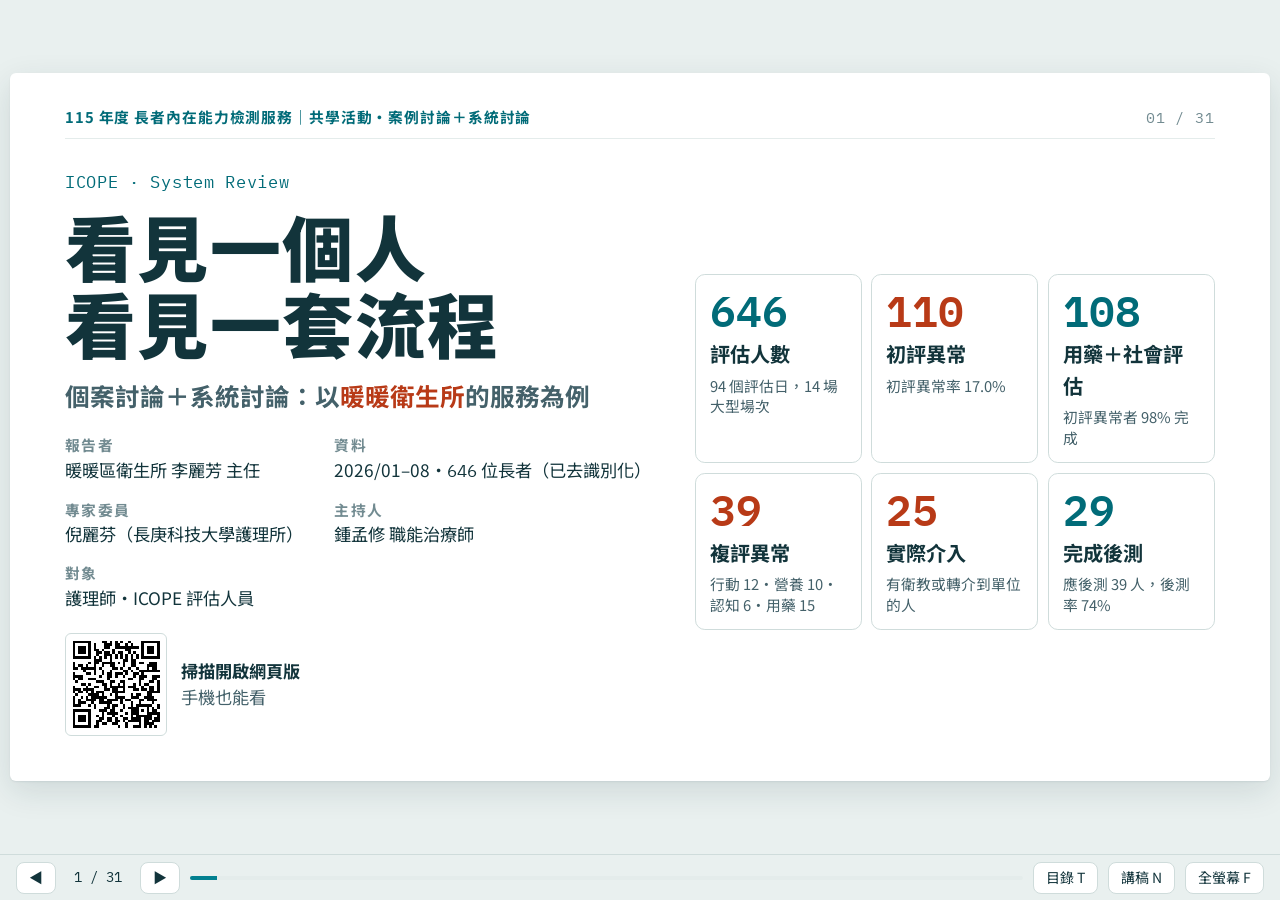
==== commit da9f38a8: "個案加分組討論頁：介入轉介、提升成功轉介、護理師直接介入 Co-Authored-By: Claude Opus 5.5 <noreply@anthropic.com>" ====
--- a/index.html
+++ b/index.html
@@ -644,12 +644,39 @@
         <tr class="tot"><td><b>總分</b>　<span class="small ink2">12–14 正常・8–11 有營養不良風險・0–7 營養不良</span></td><td><b class="num">9</b>／14　有營養不良風險</td><td><b class="num">12</b>／14　正常營養狀況</td></tr>
       </tbody>
     </table>
-    <div class="ask o"><b>分組討論：</b>先選出<b>小組長</b>與<b>報告者</b>，再討論：要是你，會怎麼提供這位長輩相關的介入和轉介？</div>
+    <div class="ask o"><b>分組討論：</b>先選出<b>小組長</b>與<b>報告者</b>，再進入下一頁的三個討論題。</div>
   </div>
   <aside class="notes"><h4>講者備註</h4><ul>
     <li>複評扣分在 A 食量、B 體重、F1 BMI：吃得少、瘦了、本來就偏瘦；C、D、E 都滿分。</li>
     <li>後測三項都進步；12 分剛進入正常範圍，BMI 仍只拿 1 分（滿分 3）。</li>
     <li>主任簡介完，請主持人帶分組討論，專家委員回饋。</li>
+  </ul></aside>
+</section>
+
+<!-- ───────── C3 分組討論 -->
+<section class="slide mi" data-title="個案分組討論">
+  <div class="hd"><span class="sec mi">第一段｜個案分組討論</span><span class="pg"></span></div>
+  <h2>分組討論：要是你，會怎麼幫這位長輩？</h2>
+  <div class="disc">
+    <ol class="qlist mi" style="justify-content:space-evenly">
+      <li><span>要是你，會怎麼提供這位長輩相關的介入和轉介？<small>衛教、營養推廣中心、醫療、社區據點……排出優先順序</small></span></li>
+      <li><span>如何提升轉介率？怎麼讓轉介「成功」？<small>怎麼跟長輩和家屬溝通？轉介單、協助聯繫、確認有沒有去、回饋方式</small></span></li>
+      <li><span>以護理師的醫療專業，我可以直接怎麼介入？<small>例如：飲食與蛋白質衛教、體重監測、口腔與吞嚥觀察、就醫建議、追蹤電訪</small></span></li>
+    </ol>
+    <div class="fx">
+      <div class="timer" data-min="20">
+        <div class="label">分組討論</div>
+        <div class="tv num">20:00</div>
+        <div class="tb2"><button class="btn pri" type="button" data-t="go">開始</button><button class="btn" type="button" data-t="pause">暫停</button><button class="btn" type="button" data-t="reset">重設</button></div>
+      </div>
+      <div class="card small fillcol" style="flex:1"><span><b>先選出</b>：小組長（帶討論、控時）與報告者（上台報告）</span><span><b>記錄</b>：介入 → 轉介 → 怎麼確認成功</span><span><b>報告</b>：第一組完整報告，第二組只補充沒提過的</span></div>
+    </div>
+  </div>
+  <aside class="notes"><h4>講者備註</h4><ul>
+    <li>Q1 期待聽到不只營養中心：非預期體重下降建議就醫、牙口與吞嚥評估、共餐據點，並排出先後。</li>
+    <li>Q2 轉介成功的關鍵：說清楚為什麼要去、留下窗口與日期、必要時協助聯繫，1 個月內追蹤確認有沒有去。</li>
+    <li>Q3 護理師可以當場做的：少量多餐與每餐蛋白質衛教、教長輩或家屬每週量體重、觀察咀嚼吞嚥、提醒就醫，並把衛教勾選記錄。</li>
+    <li>主持人帶分組討論，專家委員回饋。</li>
   </ul></aside>
 </section>
 
@@ -1262,8 +1289,9 @@
       <div><b>追得到</b><span>確認到位</span></div>
       <div><b>說得清</b><span>後測與改善原因</span></div>
     </div>
-  </div>
-  <aside class="notes"><h4>講者備註</h4><ul><li>請大家繳回討論單。</li></ul></aside>
+    <a class="covqr" href="https://mattsue1003.github.io/icope-system-nuannuan/" target="_blank" rel="noopener"><svg xmlns="http://www.w3.org/2000/svg" viewBox="0 0 35 35" shape-rendering="crispEdges" role="img" aria-label="網頁版 QR code"><rect width="35" height="35" fill="#fff"/><g fill="#000"><rect x="1" y="1" width="1" height="1"/><rect x="2" y="1" width="1" height="1"/><rect x="3" y="1" width="1" height="1"/><rect x="4" y="1" width="1" height="1"/><rect x="5" y="1" width="1" height="1"/><rect x="6" y="1" width="1" height="1"/><rect x="7" y="1" width="1" height="1"/><rect x="12" y="1" width="1" height="1"/><rect x="13" y="1" width="1" height="1"/><rect x="15" y="1" width="1" height="1"/><rect x="17" y="1" width="1" height="1"/><rect x="19" y="1" width="1" height="1"/><rect x="22" y="1" width="1" height="1"/><rect x="27" y="1" width="1" height="1"/><rect x="28" y="1" width="1" height="1"/><rect x="29" y="1" width="1" height="1"/><rect x="30" y="1" width="1" height="1"/><rect x="31" y="1" width="1" height="1"/><rect x="32" y="1" width="1" height="1"/><rect x="33" y="1" width="1" height="1"/><rect x="1" y="2" width="1" height="1"/><rect x="7" y="2" width="1" height="1"/><rect x="9" y="2" width="1" height="1"/><rect x="13" y="2" width="1" height="1"/><rect x="14" y="2" width="1" height="1"/><rect x="15" y="2" width="1" height="1"/><rect x="17" y="2" width="1" height="1"/><rect x="18" y="2" width="1" height="1"/><rect x="21" y="2" width="1" height="1"/><rect x="23" y="2" width="1" height="1"/><rect x="27" y="2" width="1" height="1"/><rect x="33" y="2" width="1" height="1"/><rect x="1" y="3" width="1" height="1"/><rect x="3" y="3" width="1" height="1"/><rect x="4" y="3" width="1" height="1"/><rect x="5" y="3" width="1" height="1"/><rect x="7" y="3" width="1" height="1"/><rect x="9" y="3" width="1" height="1"/><rect x="13" y="3" width="1" height="1"/><rect x="14" y="3" width="1" height="1"/><rect x="17" y="3" width="1" height="1"/><rect x="18" y="3" width="1" height="1"/><rect x="19" y="3" width="1" height="1"/><rect x="20" y="3" width="1" height="1"/><rect x="21" y="3" width="1" height="1"/><rect x="22" y="3" width="1" height="1"/><rect x="23" y="3" width="1" height="1"/><rect x="24" y="3" width="1" height="1"/><rect x="25" y="3" width="1" height="1"/><rect x="27" y="3" width="1" height="1"/><rect x="29" y="3" width="1" height="1"/><rect x="30" y="3" width="1" height="1"/><rect x="31" y="3" width="1" height="1"/><rect x="33" y="3" width="1" height="1"/><rect x="1" y="4" width="1" height="1"/><rect x="3" y="4" width="1" height="1"/><rect x="4" y="4" width="1" height="1"/><rect x="5" y="4" width="1" height="1"/><rect x="7" y="4" width="1" height="1"/><rect x="9" y="4" width="1" height="1"/><rect x="10" y="4" width="1" height="1"/><rect x="12" y="4" width="1" height="1"/><rect x="16" y="4" width="1" height="1"/><rect x="21" y="4" width="1" height="1"/><rect x="22" y="4" width="1" height="1"/><rect x="27" y="4" width="1" height="1"/><rect x="29" y="4" width="1" height="1"/><rect x="30" y="4" width="1" height="1"/><rect x="31" y="4" width="1" height="1"/><rect x="33" y="4" width="1" height="1"/><rect x="1" y="5" width="1" height="1"/><rect x="3" y="5" width="1" height="1"/><rect x="4" y="5" width="1" height="1"/><rect x="5" y="5" width="1" height="1"/><rect x="7" y="5" width="1" height="1"/><rect x="10" y="5" width="1" height="1"/><rect x="11" y="5" width="1" height="1"/><rect x="13" y="5" width="1" height="1"/><rect x="14" y="5" width="1" height="1"/><rect x="16" y="5" width="1" height="1"/><rect x="18" y="5" width="1" height="1"/><rect x="19" y="5" width="1" height="1"/><rect x="22" y="5" width="1" height="1"/><rect x="24" y="5" width="1" height="1"/><rect x="27" y="5" width="1" height="1"/><rect x="29" y="5" width="1" height="1"/><rect x="30" y="5" width="1" height="1"/><rect x="31" y="5" width="1" height="1"/><rect x="33" y="5" width="1" height="1"/><rect x="1" y="6" width="1" height="1"/><rect x="7" y="6" width="1" height="1"/><rect x="10" y="6" width="1" height="1"/><rect x="13" y="6" width="1" height="1"/><rect x="14" y="6" width="1" height="1"/><rect x="15" y="6" width="1" height="1"/><rect x="17" y="6" width="1" height="1"/><rect x="19" y="6" width="1" height="1"/><rect x="21" y="6" width="1" height="1"/><rect x="23" y="6" width="1" height="1"/><rect x="25" y="6" width="1" height="1"/><rect x="27" y="6" width="1" height="1"/><rect x="33" y="6" width="1" height="1"/><rect x="1" y="7" width="1" height="1"/><rect x="2" y="7" width="1" height="1"/><rect x="3" y="7" width="1" height="1"/><rect x="4" y="7" width="1" height="1"/><rect x="5" y="7" width="1" height="1"/><rect x="6" y="7" width="1" height="1"/><rect x="7" y="7" width="1" height="1"/><rect x="9" y="7" width="1" height="1"/><rect x="11" y="7" width="1" height="1"/><rect x="13" y="7" width="1" height="1"/><rect x="15" y="7" width="1" height="1"/><rect x="17" y="7" width="1" height="1"/><rect x="19" y="7" width="1" height="1"/><rect x="21" y="7" width="1" height="1"/><rect x="23" y="7" width="1" height="1"/><rect x="25" y="7" width="1" height="1"/><rect x="27" y="7" width="1" height="1"/><rect x="28" y="7" width="1" height="1"/><rect x="29" y="7" width="1" height="1"/><rect x="30" y="7" width="1" height="1"/><rect x="31" y="7" width="1" height="1"/><rect x="32" y="7" width="1" height="1"/><rect x="33" y="7" width="1" height="1"/><rect x="9" y="8" width="1" height="1"/><rect x="10" y="8" width="1" height="1"/><rect x="11" y="8" width="1" height="1"/><rect x="15" y="8" width="1" height="1"/><rect x="20" y="8" width="1" height="1"/><rect x="21" y="8" width="1" height="1"/><rect x="23" y="8" width="1" height="1"/><rect x="24" y="8" width="1" height="1"/><rect x="1" y="9" width="1" height="1"/><rect x="7" y="9" width="1" height="1"/><rect x="9" y="9" width="1" height="1"/><rect x="10" y="9" width="1" height="1"/><rect x="12" y="9" width="1" height="1"/><rect x="13" y="9" width="1" height="1"/><rect x="14" y="9" width="1" height="1"/><rect x="15" y="9" width="1" height="1"/><rect x="16" y="9" width="1" height="1"/><rect x="18" y="9" width="1" height="1"/><rect x="20" y="9" width="1" height="1"/><rect x="23" y="9" width="1" height="1"/><rect x="24" y="9" width="1" height="1"/><rect x="26" y="9" width="1" height="1"/><rect x="27" y="9" width="1" height="1"/><rect x="30" y="9" width="1" height="1"/><rect x="31" y="9" width="1" height="1"/><rect x="32" y="9" width="1" height="1"/><rect x="1" y="10" width="1" height="1"/><rect x="3" y="10" width="1" height="1"/><rect x="4" y="10" width="1" height="1"/><rect x="6" y="10" width="1" height="1"/><rect x="9" y="10" width="1" height="1"/><rect x="12" y="10" width="1" height="1"/><rect x="15" y="10" width="1" height="1"/><rect x="16" y="10" width="1" height="1"/><rect x="20" y="10" width="1" height="1"/><rect x="23" y="10" width="1" height="1"/><rect x="24" y="10" width="1" height="1"/><rect x="29" y="10" width="1" height="1"/><rect x="30" y="10" width="1" height="1"/><rect x="31" y="10" width="1" height="1"/><rect x="32" y="10" width="1" height="1"/><rect x="1" y="11" width="1" height="1"/><rect x="2" y="11" width="1" height="1"/><rect x="4" y="11" width="1" height="1"/><rect x="5" y="11" width="1" height="1"/><rect x="6" y="11" width="1" height="1"/><rect x="7" y="11" width="1" height="1"/><rect x="8" y="11" width="1" height="1"/><rect x="9" y="11" width="1" height="1"/><rect x="11" y="11" width="1" height="1"/><rect x="16" y="11" width="1" height="1"/><rect x="17" y="11" width="1" height="1"/><rect x="19" y="11" width="1" height="1"/><rect x="22" y="11" width="1" height="1"/><rect x="25" y="11" width="1" height="1"/><rect x="29" y="11" width="1" height="1"/><rect x="31" y="11" width="1" height="1"/><rect x="32" y="11" width="1" height="1"/><rect x="5" y="12" width="1" height="1"/><rect x="9" y="12" width="1" height="1"/><rect x="12" y="12" width="1" height="1"/><rect x="15" y="12" width="1" height="1"/><rect x="20" y="12" width="1" height="1"/><rect x="21" y="12" width="1" height="1"/><rect x="23" y="12" width="1" height="1"/><rect x="26" y="12" width="1" height="1"/><rect x="27" y="12" width="1" height="1"/><rect x="28" y="12" width="1" height="1"/><rect x="29" y="12" width="1" height="1"/><rect x="30" y="12" width="1" height="1"/><rect x="31" y="12" width="1" height="1"/><rect x="32" y="12" width="1" height="1"/><rect x="33" y="12" width="1" height="1"/><rect x="1" y="13" width="1" height="1"/><rect x="6" y="13" width="1" height="1"/><rect x="7" y="13" width="1" height="1"/><rect x="9" y="13" width="1" height="1"/><rect x="12" y="13" width="1" height="1"/><rect x="14" y="13" width="1" height="1"/><rect x="15" y="13" width="1" height="1"/><rect x="17" y="13" width="1" height="1"/><rect x="18" y="13" width="1" height="1"/><rect x="19" y="13" width="1" height="1"/><rect x="21" y="13" width="1" height="1"/><rect x="24" y="13" width="1" height="1"/><rect x="25" y="13" width="1" height="1"/><rect x="27" y="13" width="1" height="1"/><rect x="1" y="14" width="1" height="1"/><rect x="2" y="14" width="1" height="1"/><rect x="3" y="14" width="1" height="1"/><rect x="4" y="14" width="1" height="1"/><rect x="11" y="14" width="1" height="1"/><rect x="14" y="14" width="1" height="1"/><rect x="15" y="14" width="1" height="1"/><rect x="17" y="14" width="1" height="1"/><rect x="20" y="14" width="1" height="1"/><rect x="24" y="14" width="1" height="1"/><rect x="26" y="14" width="1" height="1"/><rect x="27" y="14" width="1" height="1"/><rect x="28" y="14" width="1" height="1"/><rect x="31" y="14" width="1" height="1"/><rect x="32" y="14" width="1" height="1"/><rect x="33" y="14" width="1" height="1"/><rect x="1" y="15" width="1" height="1"/><rect x="3" y="15" width="1" height="1"/><rect x="4" y="15" width="1" height="1"/><rect x="7" y="15" width="1" height="1"/><rect x="8" y="15" width="1" height="1"/><rect x="9" y="15" width="1" height="1"/><rect x="14" y="15" width="1" height="1"/><rect x="22" y="15" width="1" height="1"/><rect x="23" y="15" width="1" height="1"/><rect x="26" y="15" width="1" height="1"/><rect x="27" y="15" width="1" height="1"/><rect x="31" y="15" width="1" height="1"/><rect x="32" y="15" width="1" height="1"/><rect x="2" y="16" width="1" height="1"/><rect x="10" y="16" width="1" height="1"/><rect x="11" y="16" width="1" height="1"/><rect x="12" y="16" width="1" height="1"/><rect x="15" y="16" width="1" height="1"/><rect x="16" y="16" width="1" height="1"/><rect x="19" y="16" width="1" height="1"/><rect x="20" y="16" width="1" height="1"/><rect x="26" y="16" width="1" height="1"/><rect x="30" y="16" width="1" height="1"/><rect x="31" y="16" width="1" height="1"/><rect x="33" y="16" width="1" height="1"/><rect x="4" y="17" width="1" height="1"/><rect x="5" y="17" width="1" height="1"/><rect x="7" y="17" width="1" height="1"/><rect x="12" y="17" width="1" height="1"/><rect x="13" y="17" width="1" height="1"/><rect x="15" y="17" width="1" height="1"/><rect x="18" y="17" width="1" height="1"/><rect x="20" y="17" width="1" height="1"/><rect x="24" y="17" width="1" height="1"/><rect x="26" y="17" width="1" height="1"/><rect x="28" y="17" width="1" height="1"/><rect x="29" y="17" width="1" height="1"/><rect x="33" y="17" width="1" height="1"/><rect x="1" y="18" width="1" height="1"/><rect x="6" y="18" width="1" height="1"/><rect x="9" y="18" width="1" height="1"/><rect x="10" y="18" width="1" height="1"/><rect x="13" y="18" width="1" height="1"/><rect x="15" y="18" width="1" height="1"/><rect x="16" y="18" width="1" height="1"/><rect x="17" y="18" width="1" height="1"/><rect x="18" y="18" width="1" height="1"/><rect x="19" y="18" width="1" height="1"/><rect x="20" y="18" width="1" height="1"/><rect x="22" y="18" width="1" height="1"/><rect x="23" y="18" width="1" height="1"/><rect x="24" y="18" width="1" height="1"/><rect x="27" y="18" width="1" height="1"/><rect x="30" y="18" width="1" height="1"/><rect x="31" y="18" width="1" height="1"/><rect x="33" y="18" width="1" height="1"/><rect x="1" y="19" width="1" height="1"/><rect x="2" y="19" width="1" height="1"/><rect x="3" y="19" width="1" height="1"/><rect x="5" y="19" width="1" height="1"/><rect x="6" y="19" width="1" height="1"/><rect x="7" y="19" width="1" height="1"/><rect x="8" y="19" width="1" height="1"/><rect x="13" y="19" width="1" height="1"/><rect x="14" y="19" width="1" height="1"/><rect x="16" y="19" width="1" height="1"/><rect x="17" y="19" width="1" height="1"/><rect x="20" y="19" width="1" height="1"/><rect x="24" y="19" width="1" height="1"/><rect x="25" y="19" width="1" height="1"/><rect x="27" y="19" width="1" height="1"/><rect x="28" y="19" width="1" height="1"/><rect x="30" y="19" width="1" height="1"/><rect x="31" y="19" width="1" height="1"/><rect x="33" y="19" width="1" height="1"/><rect x="1" y="20" width="1" height="1"/><rect x="3" y="20" width="1" height="1"/><rect x="4" y="20" width="1" height="1"/><rect x="6" y="20" width="1" height="1"/><rect x="8" y="20" width="1" height="1"/><rect x="10" y="20" width="1" height="1"/><rect x="11" y="20" width="1" height="1"/><rect x="12" y="20" width="1" height="1"/><rect x="16" y="20" width="1" height="1"/><rect x="17" y="20" width="1" height="1"/><rect x="18" y="20" width="1" height="1"/><rect x="19" y="20" width="1" height="1"/><rect x="20" y="20" width="1" height="1"/><rect x="29" y="20" width="1" height="1"/><rect x="30" y="20" width="1" height="1"/><rect x="31" y="20" width="1" height="1"/><rect x="32" y="20" width="1" height="1"/><rect x="33" y="20" width="1" height="1"/><rect x="2" y="21" width="1" height="1"/><rect x="7" y="21" width="1" height="1"/><rect x="8" y="21" width="1" height="1"/><rect x="9" y="21" width="1" height="1"/><rect x="10" y="21" width="1" height="1"/><rect x="12" y="21" width="1" height="1"/><rect x="15" y="21" width="1" height="1"/><rect x="17" y="21" width="1" height="1"/><rect x="23" y="21" width="1" height="1"/><rect x="25" y="21" width="1" height="1"/><rect x="26" y="21" width="1" height="1"/><rect x="29" y="21" width="1" height="1"/><rect x="30" y="21" width="1" height="1"/><rect x="1" y="22" width="1" height="1"/><rect x="4" y="22" width="1" height="1"/><rect x="6" y="22" width="1" height="1"/><rect x="8" y="22" width="1" height="1"/><rect x="9" y="22" width="1" height="1"/><rect x="10" y="22" width="1" height="1"/><rect x="11" y="22" width="1" height="1"/><rect x="12" y="22" width="1" height="1"/><rect x="13" y="22" width="1" height="1"/><rect x="17" y="22" width="1" height="1"/><rect x="18" y="22" width="1" height="1"/><rect x="19" y="22" width="1" height="1"/><rect x="20" y="22" width="1" height="1"/><rect x="23" y="22" width="1" height="1"/><rect x="24" y="22" width="1" height="1"/><rect x="25" y="22" width="1" height="1"/><rect x="28" y="22" width="1" height="1"/><rect x="29" y="22" width="1" height="1"/><rect x="30" y="22" width="1" height="1"/><rect x="31" y="22" width="1" height="1"/><rect x="1" y="23" width="1" height="1"/><rect x="3" y="23" width="1" height="1"/><rect x="6" y="23" width="1" height="1"/><rect x="7" y="23" width="1" height="1"/><rect x="8" y="23" width="1" height="1"/><rect x="9" y="23" width="1" height="1"/><rect x="11" y="23" width="1" height="1"/><rect x="12" y="23" width="1" height="1"/><rect x="14" y="23" width="1" height="1"/><rect x="15" y="23" width="1" height="1"/><rect x="16" y="23" width="1" height="1"/><rect x="17" y="23" width="1" height="1"/><rect x="19" y="23" width="1" height="1"/><rect x="21" y="23" width="1" height="1"/><rect x="22" y="23" width="1" height="1"/><rect x="26" y="23" width="1" height="1"/><rect x="27" y="23" width="1" height="1"/><rect x="29" y="23" width="1" height="1"/><rect x="30" y="23" width="1" height="1"/><rect x="31" y="23" width="1" height="1"/><rect x="32" y="23" width="1" height="1"/><rect x="1" y="24" width="1" height="1"/><rect x="3" y="24" width="1" height="1"/><rect x="4" y="24" width="1" height="1"/><rect x="5" y="24" width="1" height="1"/><rect x="8" y="24" width="1" height="1"/><rect x="11" y="24" width="1" height="1"/><rect x="12" y="24" width="1" height="1"/><rect x="13" y="24" width="1" height="1"/><rect x="14" y="24" width="1" height="1"/><rect x="15" y="24" width="1" height="1"/><rect x="19" y="24" width="1" height="1"/><rect x="23" y="24" width="1" height="1"/><rect x="26" y="24" width="1" height="1"/><rect x="31" y="24" width="1" height="1"/><rect x="1" y="25" width="1" height="1"/><rect x="2" y="25" width="1" height="1"/><rect x="3" y="25" width="1" height="1"/><rect x="7" y="25" width="1" height="1"/><rect x="9" y="25" width="1" height="1"/><rect x="14" y="25" width="1" height="1"/><rect x="16" y="25" width="1" height="1"/><rect x="17" y="25" width="1" height="1"/><rect x="20" y="25" width="1" height="1"/><rect x="23" y="25" width="1" height="1"/><rect x="25" y="25" width="1" height="1"/><rect x="26" y="25" width="1" height="1"/><rect x="27" y="25" width="1" height="1"/><rect x="28" y="25" width="1" height="1"/><rect x="29" y="25" width="1" height="1"/><rect x="30" y="25" width="1" height="1"/><rect x="33" y="25" width="1" height="1"/><rect x="9" y="26" width="1" height="1"/><rect x="13" y="26" width="1" height="1"/><rect x="14" y="26" width="1" height="1"/><rect x="16" y="26" width="1" height="1"/><rect x="20" y="26" width="1" height="1"/><rect x="22" y="26" width="1" height="1"/><rect x="23" y="26" width="1" height="1"/><rect x="24" y="26" width="1" height="1"/><rect x="25" y="26" width="1" height="1"/><rect x="29" y="26" width="1" height="1"/><rect x="31" y="26" width="1" height="1"/><rect x="33" y="26" width="1" height="1"/><rect x="1" y="27" width="1" height="1"/><rect x="2" y="27" width="1" height="1"/><rect x="3" y="27" width="1" height="1"/><rect x="4" y="27" width="1" height="1"/><rect x="5" y="27" width="1" height="1"/><rect x="6" y="27" width="1" height="1"/><rect x="7" y="27" width="1" height="1"/><rect x="11" y="27" width="1" height="1"/><rect x="12" y="27" width="1" height="1"/><rect x="13" y="27" width="1" height="1"/><rect x="15" y="27" width="1" height="1"/><rect x="16" y="27" width="1" height="1"/><rect x="19" y="27" width="1" height="1"/><rect x="23" y="27" width="1" height="1"/><rect x="24" y="27" width="1" height="1"/><rect x="25" y="27" width="1" height="1"/><rect x="27" y="27" width="1" height="1"/><rect x="29" y="27" width="1" height="1"/><rect x="31" y="27" width="1" height="1"/><rect x="32" y="27" width="1" height="1"/><rect x="1" y="28" width="1" height="1"/><rect x="7" y="28" width="1" height="1"/><rect x="12" y="28" width="1" height="1"/><rect x="14" y="28" width="1" height="1"/><rect x="15" y="28" width="1" height="1"/><rect x="16" y="28" width="1" height="1"/><rect x="17" y="28" width="1" height="1"/><rect x="21" y="28" width="1" height="1"/><rect x="23" y="28" width="1" height="1"/><rect x="24" y="28" width="1" height="1"/><rect x="25" y="28" width="1" height="1"/><rect x="29" y="28" width="1" height="1"/><rect x="30" y="28" width="1" height="1"/><rect x="31" y="28" width="1" height="1"/><rect x="32" y="28" width="1" height="1"/><rect x="33" y="28" width="1" height="1"/><rect x="1" y="29" width="1" height="1"/><rect x="3" y="29" width="1" height="1"/><rect x="4" y="29" width="1" height="1"/><rect x="5" y="29" width="1" height="1"/><rect x="7" y="29" width="1" height="1"/><rect x="10" y="29" width="1" height="1"/><rect x="12" y="29" width="1" height="1"/><rect x="16" y="29" width="1" height="1"/><rect x="19" y="29" width="1" height="1"/><rect x="23" y="29" width="1" height="1"/><rect x="25" y="29" width="1" height="1"/><rect x="26" y="29" width="1" height="1"/><rect x="27" y="29" width="1" height="1"/><rect x="28" y="29" width="1" height="1"/><rect x="29" y="29" width="1" height="1"/><rect x="30" y="29" width="1" height="1"/><rect x="33" y="29" width="1" height="1"/><rect x="1" y="30" width="1" height="1"/><rect x="3" y="30" width="1" height="1"/><rect x="4" y="30" width="1" height="1"/><rect x="5" y="30" width="1" height="1"/><rect x="7" y="30" width="1" height="1"/><rect x="11" y="30" width="1" height="1"/><rect x="12" y="30" width="1" height="1"/><rect x="14" y="30" width="1" height="1"/><rect x="15" y="30" width="1" height="1"/><rect x="17" y="30" width="1" height="1"/><rect x="20" y="30" width="1" height="1"/><rect x="21" y="30" width="1" height="1"/><rect x="23" y="30" width="1" height="1"/><rect x="24" y="30" width="1" height="1"/><rect x="25" y="30" width="1" height="1"/><rect x="26" y="30" width="1" height="1"/><rect x="28" y="30" width="1" height="1"/><rect x="29" y="30" width="1" height="1"/><rect x="30" y="30" width="1" height="1"/><rect x="32" y="30" width="1" height="1"/><rect x="33" y="30" width="1" height="1"/><rect x="1" y="31" width="1" height="1"/><rect x="3" y="31" width="1" height="1"/><rect x="4" y="31" width="1" height="1"/><rect x="5" y="31" width="1" height="1"/><rect x="7" y="31" width="1" height="1"/><rect x="10" y="31" width="1" height="1"/><rect x="11" y="31" width="1" height="1"/><rect x="14" y="31" width="1" height="1"/><rect x="15" y="31" width="1" height="1"/><rect x="17" y="31" width="1" height="1"/><rect x="18" y="31" width="1" height="1"/><rect x="20" y="31" width="1" height="1"/><rect x="22" y="31" width="1" height="1"/><rect x="23" y="31" width="1" height="1"/><rect x="24" y="31" width="1" height="1"/><rect x="25" y="31" width="1" height="1"/><rect x="26" y="31" width="1" height="1"/><rect x="28" y="31" width="1" height="1"/><rect x="29" y="31" width="1" height="1"/><rect x="31" y="31" width="1" height="1"/><rect x="32" y="31" width="1" height="1"/><rect x="33" y="31" width="1" height="1"/><rect x="1" y="32" width="1" height="1"/><rect x="7" y="32" width="1" height="1"/><rect x="10" y="32" width="1" height="1"/><rect x="12" y="32" width="1" height="1"/><rect x="13" y="32" width="1" height="1"/><rect x="16" y="32" width="1" height="1"/><rect x="17" y="32" width="1" height="1"/><rect x="21" y="32" width="1" height="1"/><rect x="26" y="32" width="1" height="1"/><rect x="28" y="32" width="1" height="1"/><rect x="29" y="32" width="1" height="1"/><rect x="30" y="32" width="1" height="1"/><rect x="31" y="32" width="1" height="1"/><rect x="1" y="33" width="1" height="1"/><rect x="2" y="33" width="1" height="1"/><rect x="3" y="33" width="1" height="1"/><rect x="4" y="33" width="1" height="1"/><rect x="5" y="33" width="1" height="1"/><rect x="6" y="33" width="1" height="1"/><rect x="7" y="33" width="1" height="1"/><rect x="9" y="33" width="1" height="1"/><rect x="10" y="33" width="1" height="1"/><rect x="18" y="33" width="1" height="1"/><rect x="21" y="33" width="1" height="1"/><rect x="24" y="33" width="1" height="1"/><rect x="25" y="33" width="1" height="1"/><rect x="26" y="33" width="1" height="1"/><rect x="28" y="33" width="1" height="1"/><rect x="30" y="33" width="1" height="1"/><rect x="32" y="33" width="1" height="1"/></g></svg><span><b>記得掃描帶走今天的資料</b><br>簡報、數據、討論題都在網頁版，手機也能看</span></a>
+  </div>
+  <aside class="notes"><h4>講者備註</h4><ul><li>請大家繳回討論單，並提醒掃 QR code 帶走今天的資料。</li></ul></aside>
 </section>
 </div>
 <div class="bar" id="bar">
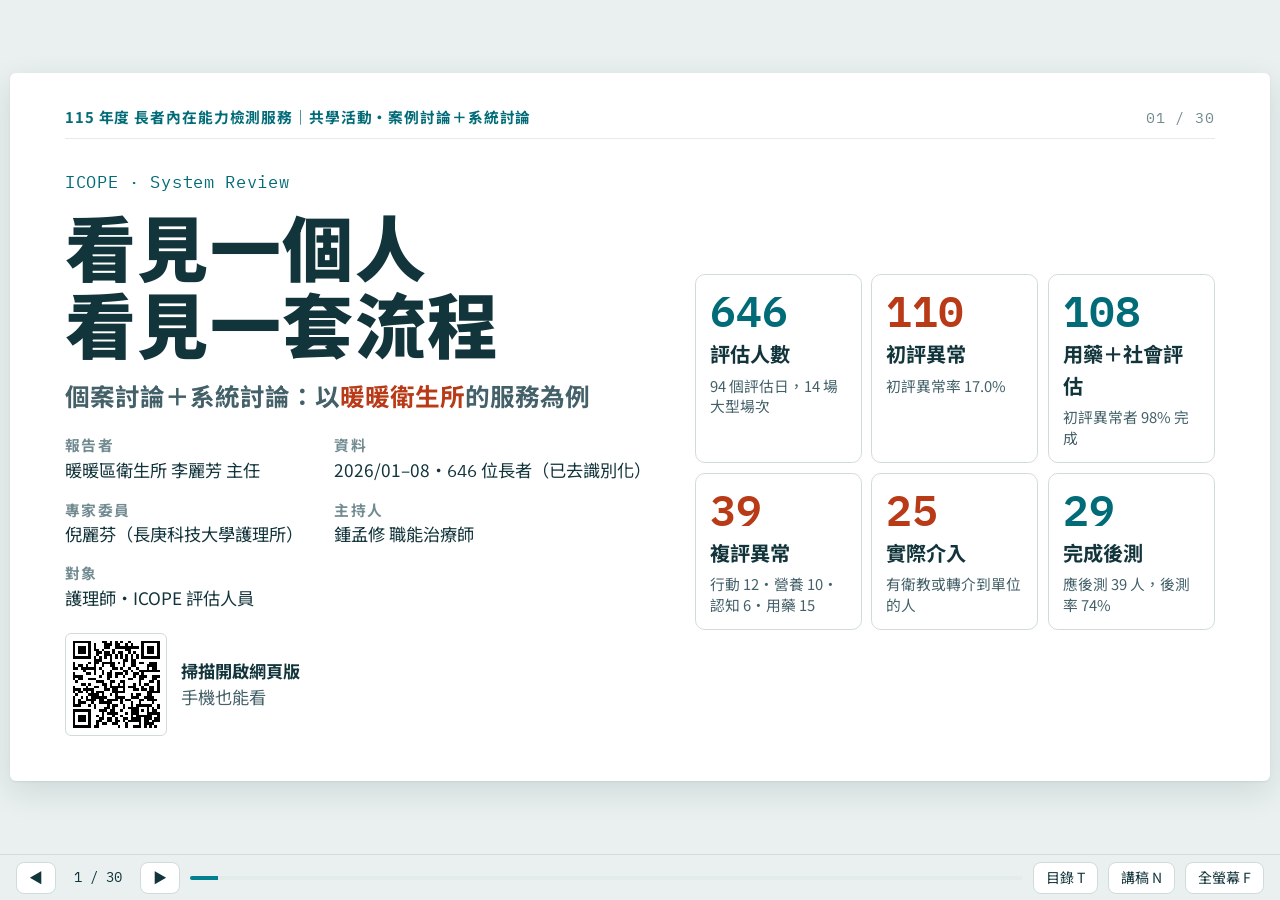
==== commit c03b0b8b: "同儕提問併入分組討論，一頁討論不重複 Co-Authored-By: Claude Opus 5.5 <noreply@anthropic.com>" ====
--- a/index.html
+++ b/index.html
@@ -1138,41 +1138,13 @@
   <div style="flex:1;display:flex;flex-direction:column;justify-content:center;gap:calc(var(--u)*36)">
     <div class="big">反思自己<small>PART 2 · REFLECT &amp; ADJUST</small></div>
     <p class="lead">同一套指標，套回你們單位。找一個最大的缺口，帶一件事回去改。</p>
-    <div class="qs">
-      <div><b>同儕提問</b><span>互相請教做法</span></div>
+    <div class="qs" style="grid-template-columns:repeat(3,1fr)">
       <div><b>自我診斷</b><span>算出自己的指標</span></div>
       <div><b>分組討論</b><span>原因與對策</span></div>
       <div><b>優化策略</b><span>帶一件事回去改</span></div>
     </div>
   </div>
   <aside class="notes"><h4>講者備註</h4><ul><li>請各單位拿出自己的平台報表或匯出檔。</li></ul></aside>
-</section>
-
-<!-- ───────── 21 同儕提問 -->
-<section class="slide mi" data-title="同儕提問">
-  <div class="hd"><span class="sec">反思自己｜同儕提問</span><span class="pg"></span></div>
-  <h2>先問「怎麼做到」：5 個問題</h2>
-  <div class="disc">
-    <ol class="qlist mi" style="justify-content:space-evenly">
-      <li><span>大型場次的動線怎麼排，讓複評、用藥、社會評估當天做完？<small>人力配置、站點順序、AD8 由誰回答</small></span></li>
-      <li><span>後測是什麼時候約、怎麼提醒的？<small>約定時機、名單管理、電訪或面訪</small></span></li>
-      <li><span>營養推廣中心的轉介是怎麼建立的？<small>窗口、轉介單、回饋方式（可請暖暖主任分享）</small></span></li>
-      <li><span>「已接受處置」「自行就醫」怎麼確認？<small>看藥袋、問診所、看輔具，還是長輩口述</small></span></li>
-      <li><span>9999 在你們單位的意思是什麼？<small>無法完成、拒測、未測如何區分（暖暖：9999＝拒絕評估）</small></span></li>
-    </ol>
-    <div class="fx">
-      <div class="timer" data-min="10">
-        <div class="label">提問計時</div>
-        <div class="tv num">10:00</div>
-        <div class="tb2"><button class="btn pri" type="button" data-t="go">開始</button><button class="btn" type="button" data-t="pause">暫停</button><button class="btn" type="button" data-t="reset">重設</button></div>
-      </div>
-      <div class="card small fillcol" style="flex:1"><b>記錄重點</b><span>① 可以直接照做的做法</span><span>② 需要衛生局協助的資源</span><span>③ 自己單位不適用的原因</span></div>
-    </div>
-  </div>
-  <aside class="notes"><h4>講者備註</h4><ul>
-    <li>每題請各單位分享自己的做法；Q3 營養中心轉介可請暖暖主任分享。</li>
-    <li>主持人把「可以直接照做的做法」寫在白板，第二段討論會用到。</li>
-  </ul></aside>
 </section>
 
 <!-- ───────── 22 自我診斷 -->
@@ -1215,9 +1187,10 @@
   <h2>分組討論：我們也有一樣的卡點嗎？</h2>
   <div class="disc">
     <ol class="qlist mi" style="justify-content:space-evenly">
-      <li><span>你們的「實際介入率」大概是多少？<small>扣掉只填未轉介原因的人，還剩幾成</small></span></li>
+      <li><span>你們的「實際介入率」大概是多少？<small>扣掉只填未轉介原因的人，還剩幾成；「已接受處置」「自行就醫」怎麼確認</small></span></li>
       <li><span>視力、聽力、行動異常，你們的固定下一站在哪？<small>說出一個具體的單位名稱和聯絡方式</small></span></li>
-      <li><span>如何提升介入、轉介和後測？<small>各寫一個下個月就能做的做法</small></span></li>
+      <li><span>如何提升介入、轉介和後測？<small>大型場次動線、後測何時約與提醒、營養推廣中心轉介怎麼建立（可請暖暖主任分享）</small></span></li>
+      <li><span>拒測、無法完成、未測怎麼記錄？<small>暖暖：9999＝拒絕評估；你們單位怎麼區分</small></span></li>
       <li><span>暖暖的哪一個做法，你們下個月就能試？<small>選一個帶回單位試</small></span></li>
     </ol>
     <div class="fx">
@@ -1230,6 +1203,7 @@
     </div>
   </div>
   <aside class="notes"><h4>講者備註</h4><ul>
+    <li>這一頁合併了原本的同儕提問與分組討論，不重複問。</li>
     <li>巡場時優先聽 Q2：要具體到單位名稱，而不是「轉介醫療院所」。</li>
     <li>剩 5 分鐘提醒各組整理報告重點。</li>
   </ul></aside>
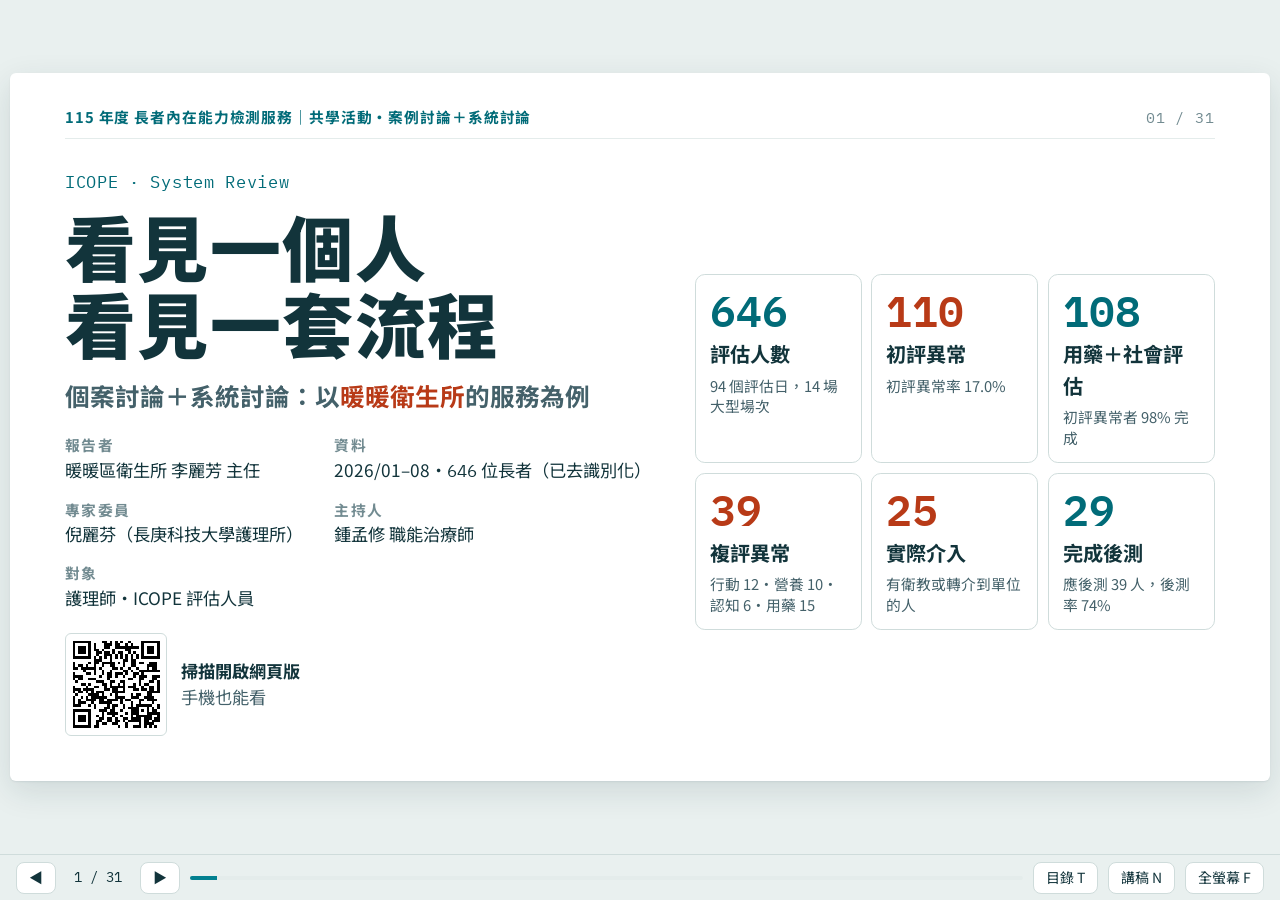
==== commit 36f12312: "新增現場分享頁：中正區衛生所做法＋專家委員回饋 Co-Authored-By: Claude Opus 5.5 <noreply@anthropic.com>" ====
--- a/index.html
+++ b/index.html
@@ -510,6 +510,9 @@
 .slide.divider{--deep:var(--tealbg);--ondeep:var(--ink);--ondeep2:var(--ink2)}
 .slide.divider .hd .sec{color:var(--tealink)}.slide.divider.mi .hd .sec{color:var(--orangeink)}
 .qrrow{display:flex;gap:calc(var(--u)*28);flex-wrap:wrap}
+.sh{list-style:none;padding:0;display:flex;flex-direction:column;justify-content:space-evenly;flex:1;gap:calc(var(--u)*6)}
+.sh li{display:grid;grid-template-columns:7.4em 1fr;gap:calc(var(--u)*10);font-size:var(--fs-s);line-height:1.55}
+.sh li>b{color:var(--tealink)}
 </style>
 <div class="deck" id="deck">
 <!-- ───────── 01 封面 -->
@@ -644,7 +647,7 @@
         <tr class="tot"><td><b>總分</b>　<span class="small ink2">12–14 正常・8–11 有營養不良風險・0–7 營養不良</span></td><td><b class="num">9</b>／14　有營養不良風險</td><td><b class="num">12</b>／14　正常營養狀況</td></tr>
       </tbody>
     </table>
-    <div class="ask o"><b>分組討論：</b>先選出<b>小組長</b>與<b>報告者</b>，再進入下一頁的三個討論題。</div>
+    <div class="ask o"><b>分組討論：</b>先選出<b>小組長</b>與<b>報告者</b>一起討論；下一頁是討論重點整理。</div>
   </div>
   <aside class="notes"><h4>講者備註</h4><ul>
     <li>複評扣分在 A 食量、B 體重、F1 BMI：吃得少、瘦了、本來就偏瘦；C、D、E 都滿分。</li>
@@ -653,30 +656,34 @@
   </ul></aside>
 </section>
 
-<!-- ───────── C3 分組討論 -->
-<section class="slide mi" data-title="個案分組討論">
-  <div class="hd"><span class="sec mi">第一段｜個案分組討論</span><span class="pg"></span></div>
-  <h2>分組討論：要是你，會怎麼幫這位長輩？</h2>
-  <div class="disc">
-    <ol class="qlist mi" style="justify-content:space-evenly">
-      <li><span>要是你，會怎麼提供這位長輩相關的介入和轉介？<small>衛教、營養推廣中心、醫療、社區據點……排出優先順序</small></span></li>
-      <li><span>如何提升轉介率？怎麼讓轉介「成功」？<small>怎麼跟長輩和家屬溝通？轉介單、協助聯繫、確認有沒有去、回饋方式</small></span></li>
-      <li><span>以護理師的醫療專業，我可以直接怎麼介入？<small>例如：飲食與蛋白質衛教、體重監測、口腔與吞嚥觀察、就醫建議、追蹤電訪</small></span></li>
-    </ol>
-    <div class="fx">
-      <div class="timer" data-min="20">
-        <div class="label">分組討論</div>
-        <div class="tv num">20:00</div>
-        <div class="tb2"><button class="btn pri" type="button" data-t="go">開始</button><button class="btn" type="button" data-t="pause">暫停</button><button class="btn" type="button" data-t="reset">重設</button></div>
-      </div>
-      <div class="card small fillcol" style="flex:1"><span><b>先選出</b>：小組長（帶討論、控時）與報告者（上台報告）</span><span><b>記錄</b>：介入 → 轉介 → 怎麼確認成功</span><span><b>報告</b>：第一組完整報告，第二組只補充沒提過的</span></div>
-    </div>
-  </div>
-  <aside class="notes"><h4>講者備註</h4><ul>
-    <li>Q1 期待聽到不只營養中心：非預期體重下降建議就醫、牙口與吞嚥評估、共餐據點，並排出先後。</li>
-    <li>Q2 轉介成功的關鍵：說清楚為什麼要去、留下窗口與日期、必要時協助聯繫，1 個月內追蹤確認有沒有去。</li>
-    <li>Q3 護理師可以當場做的：少量多餐與每餐蛋白質衛教、教長輩或家屬每週量體重、觀察咀嚼吞嚥、提醒就醫，並把衛教勾選記錄。</li>
-    <li>主持人帶分組討論，專家委員回饋。</li>
+<!-- ───────── C3 討論重點 -->
+<section class="slide mi" data-title="個案討論重點">
+  <div class="hd"><span class="sec mi">第一段｜個案討論重點</span><span class="pg"></span></div>
+  <h2>討論重點：要是你，可以怎麼幫這位長輩？</h2>
+  <div class="body fill">
+    <div class="steps" style="grid-template-columns:repeat(3,1fr);flex:1">
+      <div class="step fillcol"><span class="n">Q1 介入和轉介</span><h3>排出優先順序</h3><ul>
+        <li><b>當天衛教</b>：少量多餐、每餐有蛋白質、點心補充</li>
+        <li><b>建議就醫</b>：非預期體重下降＋BMI 低於 19，請醫師找原因</li>
+        <li><b>轉介社區營養推廣中心</b>：營養師諮詢</li>
+        <li>視情況：牙科／口腔評估、社區據點共餐</li></ul></div>
+      <div class="step fillcol" style="border-color:var(--orange)"><span class="n" style="color:var(--orangeink)">Q2 提升成功轉介</span><h3>溝通與策略</h3><ul>
+        <li>用長輩聽得懂的話說清楚<b>為什麼要去</b></li>
+        <li>寫下<b>窗口、電話、日期</b>，交給長輩與家屬</li>
+        <li>必要時<b>當場協助聯繫</b>，邀家屬一起</li>
+        <li><b>1 個月內電訪</b>：有沒有去？沒去的原因？</li>
+        <li>和轉介單位約好<b>回饋方式</b></li></ul></div>
+      <div class="step fillcol" style="border-color:var(--amber)"><span class="n" style="color:var(--amberink)">Q3 護理師直接介入</span><h3>以醫療專業可以做的</h3><ul>
+        <li>飲食與蛋白質衛教，並<b>勾選紀錄</b></li>
+        <li>教長輩／家屬<b>每週量體重</b>並記錄</li>
+        <li>觀察咀嚼、吞嚥、口腔與假牙</li>
+        <li>評估用藥與症狀，必要時建議就醫</li>
+        <li>後測時 <b>MNA-SF 逐項比較</b>，說明改善原因</li></ul></div>
+    </div>
+    <p class="foot">整理自本次討論題與參考做法；轉介單位依各區資源調整。</p>
+  </div>
+  <aside class="notes"><h4>講者備註</h4><ul>
+    <li>此頁為帶回去的整理版；現場各組若有不同做法，可再補進來。</li>
   </ul></aside>
 </section>
 
@@ -1140,7 +1147,7 @@
     <p class="lead">同一套指標，套回你們單位。找一個最大的缺口，帶一件事回去改。</p>
     <div class="qs" style="grid-template-columns:repeat(3,1fr)">
       <div><b>自我診斷</b><span>算出自己的指標</span></div>
-      <div><b>分組討論</b><span>原因與對策</span></div>
+      <div><b>討論重點</b><span>原因與對策</span></div>
       <div><b>優化策略</b><span>帶一件事回去改</span></div>
     </div>
   </div>
@@ -1181,31 +1188,51 @@
   </ul></aside>
 </section>
 
-<!-- ───────── 23 分組討論 -->
-<section class="slide mi" data-title="分組討論">
-  <div class="hd"><span class="sec">反思自己｜分組討論</span><span class="pg"></span></div>
-  <h2>分組討論：我們也有一樣的卡點嗎？</h2>
-  <div class="disc">
-    <ol class="qlist mi" style="justify-content:space-evenly">
-      <li><span>你們的「實際介入率」大概是多少？<small>扣掉只填未轉介原因的人，還剩幾成；「已接受處置」「自行就醫」怎麼確認</small></span></li>
-      <li><span>視力、聽力、行動異常，你們的固定下一站在哪？<small>說出一個具體的單位名稱和聯絡方式</small></span></li>
-      <li><span>如何提升介入、轉介和後測？<small>大型場次動線、後測何時約與提醒、營養推廣中心轉介怎麼建立（可請暖暖主任分享）</small></span></li>
-      <li><span>拒測、無法完成、未測怎麼記錄？<small>暖暖：9999＝拒絕評估；你們單位怎麼區分</small></span></li>
-      <li><span>暖暖的哪一個做法，你們下個月就能試？<small>選一個帶回單位試</small></span></li>
-    </ol>
-    <div class="fx">
-      <div class="timer" data-min="20">
-        <div class="label">討論計時</div>
-        <div class="tv num">20:00</div>
-        <div class="tb2"><button class="btn pri" type="button" data-t="go">開始</button><button class="btn" type="button" data-t="pause">暫停</button><button class="btn" type="button" data-t="reset">重設</button></div>
-      </div>
-      <div class="card small fillcol" style="flex:1"><span><b>先選出</b>：小組長（帶討論、控時）與報告者（上台報告）</span><span><b>記錄</b>：卡點 → 原因 → 對策</span><span><b>報告</b>：第一組完整報告，第二組只補充沒提過的</span></div>
-    </div>
-  </div>
-  <aside class="notes"><h4>講者備註</h4><ul>
-    <li>這一頁合併了原本的同儕提問與分組討論，不重複問。</li>
-    <li>巡場時優先聽 Q2：要具體到單位名稱，而不是「轉介醫療院所」。</li>
-    <li>剩 5 分鐘提醒各組整理報告重點。</li>
+<!-- ───────── 23 討論重點 -->
+<section class="slide mi" data-title="系統討論重點">
+  <div class="hd"><span class="sec">反思自己｜討論重點</span><span class="pg"></span></div>
+  <h2>討論重點：提升介入、轉介與後測，帶回去做</h2>
+  <div class="body fill">
+    <ul class="chk">
+      <li><span><b>實際介入率：不只填「未轉介原因」</b><small>「已接受處置」寫出是什麼（眼鏡、助聽器、回診），並確認：看藥袋、輔具或問診所</small></span><span class="num">Q1</span></li>
+      <li><span><b>每個面向都有固定的下一站</b><small>視力→眼科；聽力→耳鼻喉科／聽力師；行動→據點、預防延緩失能、運動班；營養→社區營養推廣中心；認知→失智共照中心</small></span><span class="num">Q2</span></li>
+      <li><span><b>介入、轉介、後測當天就安排好</b><small>大型場次把複評排在初評旁；評估當天約好追蹤日與後測日；每月第一週核對到期名單；轉介留下窗口與回饋方式</small></span><span class="num">Q3</span></li>
+      <li><span><b>拒測、無法完成、未測分開記錄</b><small>暖暖的 9999＝拒絕評估；拒測寫在說明欄、不要讓它變成 0 分；秒數記到小數點一位</small></span><span class="num">Q4</span></li>
+      <li><span><b>選一個暖暖的做法，下個月試</b><small>例如：營養推廣中心固定轉介窗口、後測當天約好、複評現場做完</small></span><span class="num">Q5</span></li>
+    </ul>
+  </div>
+  <aside class="notes"><h4>講者備註</h4><ul>
+    <li>此頁為帶回去的整理版（合併同儕提問與分組討論）；現場各組若有不同做法，可再補進來。</li>
+  </ul></aside>
+</section>
+
+<!-- 現場分享（併在 23 區塊內） -->
+<section class="slide" data-title="現場分享與委員回饋">
+  <div class="hd"><span class="sec">反思自己｜現場分享</span><span class="pg"></span></div>
+  <h2>現場分享：中正區衛生所怎麼做，委員怎麼看</h2>
+  <div class="body fill g21 stretch" style="display:grid">
+    <div class="card fillcol share">
+      <div class="label">中正區衛生所的做法</div>
+      <ul class="sh">
+        <li><b>聽力</b><span>不少長輩在大賣場配助聽器：提醒<b>定期回去校正</b>，天氣潮濕電子產品易壞；有配戴就多鼓勵。</span></li>
+        <li><b>行動・嚴重</b><span>先問有沒有固定復健的醫院；沒有就介紹區內的<b>復健診所</b>。</span></li>
+        <li><b>行動・初步</b><span>轉介<b>關懷據點</b>或衛生所自辦的運動活動，就近、選他喜歡的，轉介比較會成功。</span></li>
+        <li><b>介入</b><span>在篩檢現場就完成初步衛教與轉介。</span></li>
+        <li><b>後測</b><span>留下衛生所電話；現場建議：<b>主動幫長輩把電話存進手機</b>。</span></li>
+        <li><b>拒測・無法完成</b><span>以紙本記錄為主，系統能填的照填（就醫院所、坐輪椅無法配合）；拒測時回頭說明六力的目的，不勉強；家屬在場就提醒需要時就醫評估，家屬配合度高。</span></li>
+      </ul>
+    </div>
+    <div class="fillcol">
+      <div class="card tint"><div class="label">專家委員回饋</div>
+        <p class="small" style="margin-top:6px">把自己單位的資料這樣整理，就知道<b>強項和弱點</b>，也能和全市、全國比較，這就是一套<b>品質監測</b>的做法。</p></div>
+      <div class="card"><div class="label">資料也能偵錯</div>
+        <p class="small" style="margin-top:6px">例如受檢者都 65 歲以上，卻出現一位「6 歲」：就是少 key 一碼，很快就能抓出登打錯誤。</p></div>
+      <div class="card warm"><div class="label">巨觀＋微觀</div>
+        <p class="small" style="margin-top:6px">系統數據看<b>整個單位</b>，個案討論看<b>一位長輩</b>；兩個都做到，是國健署期待的品質提升方式。</p></div>
+    </div>
+  </div>
+  <aside class="notes"><h4>講者備註</h4><ul>
+    <li>整理自 11/20 共學現場：中正區衛生所分組報告與專家委員回饋。</li>
   </ul></aside>
 </section>
 
@@ -1263,9 +1290,9 @@
       <div><b>追得到</b><span>確認到位</span></div>
       <div><b>說得清</b><span>後測與改善原因</span></div>
     </div>
-    <a class="covqr" href="https://mattsue1003.github.io/icope-system-nuannuan/" target="_blank" rel="noopener"><svg xmlns="http://www.w3.org/2000/svg" viewBox="0 0 35 35" shape-rendering="crispEdges" role="img" aria-label="網頁版 QR code"><rect width="35" height="35" fill="#fff"/><g fill="#000"><rect x="1" y="1" width="1" height="1"/><rect x="2" y="1" width="1" height="1"/><rect x="3" y="1" width="1" height="1"/><rect x="4" y="1" width="1" height="1"/><rect x="5" y="1" width="1" height="1"/><rect x="6" y="1" width="1" height="1"/><rect x="7" y="1" width="1" height="1"/><rect x="12" y="1" width="1" height="1"/><rect x="13" y="1" width="1" height="1"/><rect x="15" y="1" width="1" height="1"/><rect x="17" y="1" width="1" height="1"/><rect x="19" y="1" width="1" height="1"/><rect x="22" y="1" width="1" height="1"/><rect x="27" y="1" width="1" height="1"/><rect x="28" y="1" width="1" height="1"/><rect x="29" y="1" width="1" height="1"/><rect x="30" y="1" width="1" height="1"/><rect x="31" y="1" width="1" height="1"/><rect x="32" y="1" width="1" height="1"/><rect x="33" y="1" width="1" height="1"/><rect x="1" y="2" width="1" height="1"/><rect x="7" y="2" width="1" height="1"/><rect x="9" y="2" width="1" height="1"/><rect x="13" y="2" width="1" height="1"/><rect x="14" y="2" width="1" height="1"/><rect x="15" y="2" width="1" height="1"/><rect x="17" y="2" width="1" height="1"/><rect x="18" y="2" width="1" height="1"/><rect x="21" y="2" width="1" height="1"/><rect x="23" y="2" width="1" height="1"/><rect x="27" y="2" width="1" height="1"/><rect x="33" y="2" width="1" height="1"/><rect x="1" y="3" width="1" height="1"/><rect x="3" y="3" width="1" height="1"/><rect x="4" y="3" width="1" height="1"/><rect x="5" y="3" width="1" height="1"/><rect x="7" y="3" width="1" height="1"/><rect x="9" y="3" width="1" height="1"/><rect x="13" y="3" width="1" height="1"/><rect x="14" y="3" width="1" height="1"/><rect x="17" y="3" width="1" height="1"/><rect x="18" y="3" width="1" height="1"/><rect x="19" y="3" width="1" height="1"/><rect x="20" y="3" width="1" height="1"/><rect x="21" y="3" width="1" height="1"/><rect x="22" y="3" width="1" height="1"/><rect x="23" y="3" width="1" height="1"/><rect x="24" y="3" width="1" height="1"/><rect x="25" y="3" width="1" height="1"/><rect x="27" y="3" width="1" height="1"/><rect x="29" y="3" width="1" height="1"/><rect x="30" y="3" width="1" height="1"/><rect x="31" y="3" width="1" height="1"/><rect x="33" y="3" width="1" height="1"/><rect x="1" y="4" width="1" height="1"/><rect x="3" y="4" width="1" height="1"/><rect x="4" y="4" width="1" height="1"/><rect x="5" y="4" width="1" height="1"/><rect x="7" y="4" width="1" height="1"/><rect x="9" y="4" width="1" height="1"/><rect x="10" y="4" width="1" height="1"/><rect x="12" y="4" width="1" height="1"/><rect x="16" y="4" width="1" height="1"/><rect x="21" y="4" width="1" height="1"/><rect x="22" y="4" width="1" height="1"/><rect x="27" y="4" width="1" height="1"/><rect x="29" y="4" width="1" height="1"/><rect x="30" y="4" width="1" height="1"/><rect x="31" y="4" width="1" height="1"/><rect x="33" y="4" width="1" height="1"/><rect x="1" y="5" width="1" height="1"/><rect x="3" y="5" width="1" height="1"/><rect x="4" y="5" width="1" height="1"/><rect x="5" y="5" width="1" height="1"/><rect x="7" y="5" width="1" height="1"/><rect x="10" y="5" width="1" height="1"/><rect x="11" y="5" width="1" height="1"/><rect x="13" y="5" width="1" height="1"/><rect x="14" y="5" width="1" height="1"/><rect x="16" y="5" width="1" height="1"/><rect x="18" y="5" width="1" height="1"/><rect x="19" y="5" width="1" height="1"/><rect x="22" y="5" width="1" height="1"/><rect x="24" y="5" width="1" height="1"/><rect x="27" y="5" width="1" height="1"/><rect x="29" y="5" width="1" height="1"/><rect x="30" y="5" width="1" height="1"/><rect x="31" y="5" width="1" height="1"/><rect x="33" y="5" width="1" height="1"/><rect x="1" y="6" width="1" height="1"/><rect x="7" y="6" width="1" height="1"/><rect x="10" y="6" width="1" height="1"/><rect x="13" y="6" width="1" height="1"/><rect x="14" y="6" width="1" height="1"/><rect x="15" y="6" width="1" height="1"/><rect x="17" y="6" width="1" height="1"/><rect x="19" y="6" width="1" height="1"/><rect x="21" y="6" width="1" height="1"/><rect x="23" y="6" width="1" height="1"/><rect x="25" y="6" width="1" height="1"/><rect x="27" y="6" width="1" height="1"/><rect x="33" y="6" width="1" height="1"/><rect x="1" y="7" width="1" height="1"/><rect x="2" y="7" width="1" height="1"/><rect x="3" y="7" width="1" height="1"/><rect x="4" y="7" width="1" height="1"/><rect x="5" y="7" width="1" height="1"/><rect x="6" y="7" width="1" height="1"/><rect x="7" y="7" width="1" height="1"/><rect x="9" y="7" width="1" height="1"/><rect x="11" y="7" width="1" height="1"/><rect x="13" y="7" width="1" height="1"/><rect x="15" y="7" width="1" height="1"/><rect x="17" y="7" width="1" height="1"/><rect x="19" y="7" width="1" height="1"/><rect x="21" y="7" width="1" height="1"/><rect x="23" y="7" width="1" height="1"/><rect x="25" y="7" width="1" height="1"/><rect x="27" y="7" width="1" height="1"/><rect x="28" y="7" width="1" height="1"/><rect x="29" y="7" width="1" height="1"/><rect x="30" y="7" width="1" height="1"/><rect x="31" y="7" width="1" height="1"/><rect x="32" y="7" width="1" height="1"/><rect x="33" y="7" width="1" height="1"/><rect x="9" y="8" width="1" height="1"/><rect x="10" y="8" width="1" height="1"/><rect x="11" y="8" width="1" height="1"/><rect x="15" y="8" width="1" height="1"/><rect x="20" y="8" width="1" height="1"/><rect x="21" y="8" width="1" height="1"/><rect x="23" y="8" width="1" height="1"/><rect x="24" y="8" width="1" height="1"/><rect x="1" y="9" width="1" height="1"/><rect x="7" y="9" width="1" height="1"/><rect x="9" y="9" width="1" height="1"/><rect x="10" y="9" width="1" height="1"/><rect x="12" y="9" width="1" height="1"/><rect x="13" y="9" width="1" height="1"/><rect x="14" y="9" width="1" height="1"/><rect x="15" y="9" width="1" height="1"/><rect x="16" y="9" width="1" height="1"/><rect x="18" y="9" width="1" height="1"/><rect x="20" y="9" width="1" height="1"/><rect x="23" y="9" width="1" height="1"/><rect x="24" y="9" width="1" height="1"/><rect x="26" y="9" width="1" height="1"/><rect x="27" y="9" width="1" height="1"/><rect x="30" y="9" width="1" height="1"/><rect x="31" y="9" width="1" height="1"/><rect x="32" y="9" width="1" height="1"/><rect x="1" y="10" width="1" height="1"/><rect x="3" y="10" width="1" height="1"/><rect x="4" y="10" width="1" height="1"/><rect x="6" y="10" width="1" height="1"/><rect x="9" y="10" width="1" height="1"/><rect x="12" y="10" width="1" height="1"/><rect x="15" y="10" width="1" height="1"/><rect x="16" y="10" width="1" height="1"/><rect x="20" y="10" width="1" height="1"/><rect x="23" y="10" width="1" height="1"/><rect x="24" y="10" width="1" height="1"/><rect x="29" y="10" width="1" height="1"/><rect x="30" y="10" width="1" height="1"/><rect x="31" y="10" width="1" height="1"/><rect x="32" y="10" width="1" height="1"/><rect x="1" y="11" width="1" height="1"/><rect x="2" y="11" width="1" height="1"/><rect x="4" y="11" width="1" height="1"/><rect x="5" y="11" width="1" height="1"/><rect x="6" y="11" width="1" height="1"/><rect x="7" y="11" width="1" height="1"/><rect x="8" y="11" width="1" height="1"/><rect x="9" y="11" width="1" height="1"/><rect x="11" y="11" width="1" height="1"/><rect x="16" y="11" width="1" height="1"/><rect x="17" y="11" width="1" height="1"/><rect x="19" y="11" width="1" height="1"/><rect x="22" y="11" width="1" height="1"/><rect x="25" y="11" width="1" height="1"/><rect x="29" y="11" width="1" height="1"/><rect x="31" y="11" width="1" height="1"/><rect x="32" y="11" width="1" height="1"/><rect x="5" y="12" width="1" height="1"/><rect x="9" y="12" width="1" height="1"/><rect x="12" y="12" width="1" height="1"/><rect x="15" y="12" width="1" height="1"/><rect x="20" y="12" width="1" height="1"/><rect x="21" y="12" width="1" height="1"/><rect x="23" y="12" width="1" height="1"/><rect x="26" y="12" width="1" height="1"/><rect x="27" y="12" width="1" height="1"/><rect x="28" y="12" width="1" height="1"/><rect x="29" y="12" width="1" height="1"/><rect x="30" y="12" width="1" height="1"/><rect x="31" y="12" width="1" height="1"/><rect x="32" y="12" width="1" height="1"/><rect x="33" y="12" width="1" height="1"/><rect x="1" y="13" width="1" height="1"/><rect x="6" y="13" width="1" height="1"/><rect x="7" y="13" width="1" height="1"/><rect x="9" y="13" width="1" height="1"/><rect x="12" y="13" width="1" height="1"/><rect x="14" y="13" width="1" height="1"/><rect x="15" y="13" width="1" height="1"/><rect x="17" y="13" width="1" height="1"/><rect x="18" y="13" width="1" height="1"/><rect x="19" y="13" width="1" height="1"/><rect x="21" y="13" width="1" height="1"/><rect x="24" y="13" width="1" height="1"/><rect x="25" y="13" width="1" height="1"/><rect x="27" y="13" width="1" height="1"/><rect x="1" y="14" width="1" height="1"/><rect x="2" y="14" width="1" height="1"/><rect x="3" y="14" width="1" height="1"/><rect x="4" y="14" width="1" height="1"/><rect x="11" y="14" width="1" height="1"/><rect x="14" y="14" width="1" height="1"/><rect x="15" y="14" width="1" height="1"/><rect x="17" y="14" width="1" height="1"/><rect x="20" y="14" width="1" height="1"/><rect x="24" y="14" width="1" height="1"/><rect x="26" y="14" width="1" height="1"/><rect x="27" y="14" width="1" height="1"/><rect x="28" y="14" width="1" height="1"/><rect x="31" y="14" width="1" height="1"/><rect x="32" y="14" width="1" height="1"/><rect x="33" y="14" width="1" height="1"/><rect x="1" y="15" width="1" height="1"/><rect x="3" y="15" width="1" height="1"/><rect x="4" y="15" width="1" height="1"/><rect x="7" y="15" width="1" height="1"/><rect x="8" y="15" width="1" height="1"/><rect x="9" y="15" width="1" height="1"/><rect x="14" y="15" width="1" height="1"/><rect x="22" y="15" width="1" height="1"/><rect x="23" y="15" width="1" height="1"/><rect x="26" y="15" width="1" height="1"/><rect x="27" y="15" width="1" height="1"/><rect x="31" y="15" width="1" height="1"/><rect x="32" y="15" width="1" height="1"/><rect x="2" y="16" width="1" height="1"/><rect x="10" y="16" width="1" height="1"/><rect x="11" y="16" width="1" height="1"/><rect x="12" y="16" width="1" height="1"/><rect x="15" y="16" width="1" height="1"/><rect x="16" y="16" width="1" height="1"/><rect x="19" y="16" width="1" height="1"/><rect x="20" y="16" width="1" height="1"/><rect x="26" y="16" width="1" height="1"/><rect x="30" y="16" width="1" height="1"/><rect x="31" y="16" width="1" height="1"/><rect x="33" y="16" width="1" height="1"/><rect x="4" y="17" width="1" height="1"/><rect x="5" y="17" width="1" height="1"/><rect x="7" y="17" width="1" height="1"/><rect x="12" y="17" width="1" height="1"/><rect x="13" y="17" width="1" height="1"/><rect x="15" y="17" width="1" height="1"/><rect x="18" y="17" width="1" height="1"/><rect x="20" y="17" width="1" height="1"/><rect x="24" y="17" width="1" height="1"/><rect x="26" y="17" width="1" height="1"/><rect x="28" y="17" width="1" height="1"/><rect x="29" y="17" width="1" height="1"/><rect x="33" y="17" width="1" height="1"/><rect x="1" y="18" width="1" height="1"/><rect x="6" y="18" width="1" height="1"/><rect x="9" y="18" width="1" height="1"/><rect x="10" y="18" width="1" height="1"/><rect x="13" y="18" width="1" height="1"/><rect x="15" y="18" width="1" height="1"/><rect x="16" y="18" width="1" height="1"/><rect x="17" y="18" width="1" height="1"/><rect x="18" y="18" width="1" height="1"/><rect x="19" y="18" width="1" height="1"/><rect x="20" y="18" width="1" height="1"/><rect x="22" y="18" width="1" height="1"/><rect x="23" y="18" width="1" height="1"/><rect x="24" y="18" width="1" height="1"/><rect x="27" y="18" width="1" height="1"/><rect x="30" y="18" width="1" height="1"/><rect x="31" y="18" width="1" height="1"/><rect x="33" y="18" width="1" height="1"/><rect x="1" y="19" width="1" height="1"/><rect x="2" y="19" width="1" height="1"/><rect x="3" y="19" width="1" height="1"/><rect x="5" y="19" width="1" height="1"/><rect x="6" y="19" width="1" height="1"/><rect x="7" y="19" width="1" height="1"/><rect x="8" y="19" width="1" height="1"/><rect x="13" y="19" width="1" height="1"/><rect x="14" y="19" width="1" height="1"/><rect x="16" y="19" width="1" height="1"/><rect x="17" y="19" width="1" height="1"/><rect x="20" y="19" width="1" height="1"/><rect x="24" y="19" width="1" height="1"/><rect x="25" y="19" width="1" height="1"/><rect x="27" y="19" width="1" height="1"/><rect x="28" y="19" width="1" height="1"/><rect x="30" y="19" width="1" height="1"/><rect x="31" y="19" width="1" height="1"/><rect x="33" y="19" width="1" height="1"/><rect x="1" y="20" width="1" height="1"/><rect x="3" y="20" width="1" height="1"/><rect x="4" y="20" width="1" height="1"/><rect x="6" y="20" width="1" height="1"/><rect x="8" y="20" width="1" height="1"/><rect x="10" y="20" width="1" height="1"/><rect x="11" y="20" width="1" height="1"/><rect x="12" y="20" width="1" height="1"/><rect x="16" y="20" width="1" height="1"/><rect x="17" y="20" width="1" height="1"/><rect x="18" y="20" width="1" height="1"/><rect x="19" y="20" width="1" height="1"/><rect x="20" y="20" width="1" height="1"/><rect x="29" y="20" width="1" height="1"/><rect x="30" y="20" width="1" height="1"/><rect x="31" y="20" width="1" height="1"/><rect x="32" y="20" width="1" height="1"/><rect x="33" y="20" width="1" height="1"/><rect x="2" y="21" width="1" height="1"/><rect x="7" y="21" width="1" height="1"/><rect x="8" y="21" width="1" height="1"/><rect x="9" y="21" width="1" height="1"/><rect x="10" y="21" width="1" height="1"/><rect x="12" y="21" width="1" height="1"/><rect x="15" y="21" width="1" height="1"/><rect x="17" y="21" width="1" height="1"/><rect x="23" y="21" width="1" height="1"/><rect x="25" y="21" width="1" height="1"/><rect x="26" y="21" width="1" height="1"/><rect x="29" y="21" width="1" height="1"/><rect x="30" y="21" width="1" height="1"/><rect x="1" y="22" width="1" height="1"/><rect x="4" y="22" width="1" height="1"/><rect x="6" y="22" width="1" height="1"/><rect x="8" y="22" width="1" height="1"/><rect x="9" y="22" width="1" height="1"/><rect x="10" y="22" width="1" height="1"/><rect x="11" y="22" width="1" height="1"/><rect x="12" y="22" width="1" height="1"/><rect x="13" y="22" width="1" height="1"/><rect x="17" y="22" width="1" height="1"/><rect x="18" y="22" width="1" height="1"/><rect x="19" y="22" width="1" height="1"/><rect x="20" y="22" width="1" height="1"/><rect x="23" y="22" width="1" height="1"/><rect x="24" y="22" width="1" height="1"/><rect x="25" y="22" width="1" height="1"/><rect x="28" y="22" width="1" height="1"/><rect x="29" y="22" width="1" height="1"/><rect x="30" y="22" width="1" height="1"/><rect x="31" y="22" width="1" height="1"/><rect x="1" y="23" width="1" height="1"/><rect x="3" y="23" width="1" height="1"/><rect x="6" y="23" width="1" height="1"/><rect x="7" y="23" width="1" height="1"/><rect x="8" y="23" width="1" height="1"/><rect x="9" y="23" width="1" height="1"/><rect x="11" y="23" width="1" height="1"/><rect x="12" y="23" width="1" height="1"/><rect x="14" y="23" width="1" height="1"/><rect x="15" y="23" width="1" height="1"/><rect x="16" y="23" width="1" height="1"/><rect x="17" y="23" width="1" height="1"/><rect x="19" y="23" width="1" height="1"/><rect x="21" y="23" width="1" height="1"/><rect x="22" y="23" width="1" height="1"/><rect x="26" y="23" width="1" height="1"/><rect x="27" y="23" width="1" height="1"/><rect x="29" y="23" width="1" height="1"/><rect x="30" y="23" width="1" height="1"/><rect x="31" y="23" width="1" height="1"/><rect x="32" y="23" width="1" height="1"/><rect x="1" y="24" width="1" height="1"/><rect x="3" y="24" width="1" height="1"/><rect x="4" y="24" width="1" height="1"/><rect x="5" y="24" width="1" height="1"/><rect x="8" y="24" width="1" height="1"/><rect x="11" y="24" width="1" height="1"/><rect x="12" y="24" width="1" height="1"/><rect x="13" y="24" width="1" height="1"/><rect x="14" y="24" width="1" height="1"/><rect x="15" y="24" width="1" height="1"/><rect x="19" y="24" width="1" height="1"/><rect x="23" y="24" width="1" height="1"/><rect x="26" y="24" width="1" height="1"/><rect x="31" y="24" width="1" height="1"/><rect x="1" y="25" width="1" height="1"/><rect x="2" y="25" width="1" height="1"/><rect x="3" y="25" width="1" height="1"/><rect x="7" y="25" width="1" height="1"/><rect x="9" y="25" width="1" height="1"/><rect x="14" y="25" width="1" height="1"/><rect x="16" y="25" width="1" height="1"/><rect x="17" y="25" width="1" height="1"/><rect x="20" y="25" width="1" height="1"/><rect x="23" y="25" width="1" height="1"/><rect x="25" y="25" width="1" height="1"/><rect x="26" y="25" width="1" height="1"/><rect x="27" y="25" width="1" height="1"/><rect x="28" y="25" width="1" height="1"/><rect x="29" y="25" width="1" height="1"/><rect x="30" y="25" width="1" height="1"/><rect x="33" y="25" width="1" height="1"/><rect x="9" y="26" width="1" height="1"/><rect x="13" y="26" width="1" height="1"/><rect x="14" y="26" width="1" height="1"/><rect x="16" y="26" width="1" height="1"/><rect x="20" y="26" width="1" height="1"/><rect x="22" y="26" width="1" height="1"/><rect x="23" y="26" width="1" height="1"/><rect x="24" y="26" width="1" height="1"/><rect x="25" y="26" width="1" height="1"/><rect x="29" y="26" width="1" height="1"/><rect x="31" y="26" width="1" height="1"/><rect x="33" y="26" width="1" height="1"/><rect x="1" y="27" width="1" height="1"/><rect x="2" y="27" width="1" height="1"/><rect x="3" y="27" width="1" height="1"/><rect x="4" y="27" width="1" height="1"/><rect x="5" y="27" width="1" height="1"/><rect x="6" y="27" width="1" height="1"/><rect x="7" y="27" width="1" height="1"/><rect x="11" y="27" width="1" height="1"/><rect x="12" y="27" width="1" height="1"/><rect x="13" y="27" width="1" height="1"/><rect x="15" y="27" width="1" height="1"/><rect x="16" y="27" width="1" height="1"/><rect x="19" y="27" width="1" height="1"/><rect x="23" y="27" width="1" height="1"/><rect x="24" y="27" width="1" height="1"/><rect x="25" y="27" width="1" height="1"/><rect x="27" y="27" width="1" height="1"/><rect x="29" y="27" width="1" height="1"/><rect x="31" y="27" width="1" height="1"/><rect x="32" y="27" width="1" height="1"/><rect x="1" y="28" width="1" height="1"/><rect x="7" y="28" width="1" height="1"/><rect x="12" y="28" width="1" height="1"/><rect x="14" y="28" width="1" height="1"/><rect x="15" y="28" width="1" height="1"/><rect x="16" y="28" width="1" height="1"/><rect x="17" y="28" width="1" height="1"/><rect x="21" y="28" width="1" height="1"/><rect x="23" y="28" width="1" height="1"/><rect x="24" y="28" width="1" height="1"/><rect x="25" y="28" width="1" height="1"/><rect x="29" y="28" width="1" height="1"/><rect x="30" y="28" width="1" height="1"/><rect x="31" y="28" width="1" height="1"/><rect x="32" y="28" width="1" height="1"/><rect x="33" y="28" width="1" height="1"/><rect x="1" y="29" width="1" height="1"/><rect x="3" y="29" width="1" height="1"/><rect x="4" y="29" width="1" height="1"/><rect x="5" y="29" width="1" height="1"/><rect x="7" y="29" width="1" height="1"/><rect x="10" y="29" width="1" height="1"/><rect x="12" y="29" width="1" height="1"/><rect x="16" y="29" width="1" height="1"/><rect x="19" y="29" width="1" height="1"/><rect x="23" y="29" width="1" height="1"/><rect x="25" y="29" width="1" height="1"/><rect x="26" y="29" width="1" height="1"/><rect x="27" y="29" width="1" height="1"/><rect x="28" y="29" width="1" height="1"/><rect x="29" y="29" width="1" height="1"/><rect x="30" y="29" width="1" height="1"/><rect x="33" y="29" width="1" height="1"/><rect x="1" y="30" width="1" height="1"/><rect x="3" y="30" width="1" height="1"/><rect x="4" y="30" width="1" height="1"/><rect x="5" y="30" width="1" height="1"/><rect x="7" y="30" width="1" height="1"/><rect x="11" y="30" width="1" height="1"/><rect x="12" y="30" width="1" height="1"/><rect x="14" y="30" width="1" height="1"/><rect x="15" y="30" width="1" height="1"/><rect x="17" y="30" width="1" height="1"/><rect x="20" y="30" width="1" height="1"/><rect x="21" y="30" width="1" height="1"/><rect x="23" y="30" width="1" height="1"/><rect x="24" y="30" width="1" height="1"/><rect x="25" y="30" width="1" height="1"/><rect x="26" y="30" width="1" height="1"/><rect x="28" y="30" width="1" height="1"/><rect x="29" y="30" width="1" height="1"/><rect x="30" y="30" width="1" height="1"/><rect x="32" y="30" width="1" height="1"/><rect x="33" y="30" width="1" height="1"/><rect x="1" y="31" width="1" height="1"/><rect x="3" y="31" width="1" height="1"/><rect x="4" y="31" width="1" height="1"/><rect x="5" y="31" width="1" height="1"/><rect x="7" y="31" width="1" height="1"/><rect x="10" y="31" width="1" height="1"/><rect x="11" y="31" width="1" height="1"/><rect x="14" y="31" width="1" height="1"/><rect x="15" y="31" width="1" height="1"/><rect x="17" y="31" width="1" height="1"/><rect x="18" y="31" width="1" height="1"/><rect x="20" y="31" width="1" height="1"/><rect x="22" y="31" width="1" height="1"/><rect x="23" y="31" width="1" height="1"/><rect x="24" y="31" width="1" height="1"/><rect x="25" y="31" width="1" height="1"/><rect x="26" y="31" width="1" height="1"/><rect x="28" y="31" width="1" height="1"/><rect x="29" y="31" width="1" height="1"/><rect x="31" y="31" width="1" height="1"/><rect x="32" y="31" width="1" height="1"/><rect x="33" y="31" width="1" height="1"/><rect x="1" y="32" width="1" height="1"/><rect x="7" y="32" width="1" height="1"/><rect x="10" y="32" width="1" height="1"/><rect x="12" y="32" width="1" height="1"/><rect x="13" y="32" width="1" height="1"/><rect x="16" y="32" width="1" height="1"/><rect x="17" y="32" width="1" height="1"/><rect x="21" y="32" width="1" height="1"/><rect x="26" y="32" width="1" height="1"/><rect x="28" y="32" width="1" height="1"/><rect x="29" y="32" width="1" height="1"/><rect x="30" y="32" width="1" height="1"/><rect x="31" y="32" width="1" height="1"/><rect x="1" y="33" width="1" height="1"/><rect x="2" y="33" width="1" height="1"/><rect x="3" y="33" width="1" height="1"/><rect x="4" y="33" width="1" height="1"/><rect x="5" y="33" width="1" height="1"/><rect x="6" y="33" width="1" height="1"/><rect x="7" y="33" width="1" height="1"/><rect x="9" y="33" width="1" height="1"/><rect x="10" y="33" width="1" height="1"/><rect x="18" y="33" width="1" height="1"/><rect x="21" y="33" width="1" height="1"/><rect x="24" y="33" width="1" height="1"/><rect x="25" y="33" width="1" height="1"/><rect x="26" y="33" width="1" height="1"/><rect x="28" y="33" width="1" height="1"/><rect x="30" y="33" width="1" height="1"/><rect x="32" y="33" width="1" height="1"/></g></svg><span><b>記得掃描帶走今天的資料</b><br>簡報、數據、討論題都在網頁版，手機也能看</span></a>
-  </div>
-  <aside class="notes"><h4>講者備註</h4><ul><li>請大家繳回討論單，並提醒掃 QR code 帶走今天的資料。</li></ul></aside>
+    <div class="qrrow"><a class="covqr" href="https://forms.gle/DAdPQFRZR9QNHi1D7" target="_blank" rel="noopener"><svg xmlns="http://www.w3.org/2000/svg" viewBox="0 0 31 31" shape-rendering="crispEdges" role="img" aria-label="滿意度問卷 QR code"><rect width="31" height="31" fill="#fff"/><g fill="#000"><rect x="1" y="1" width="1" height="1"/><rect x="2" y="1" width="1" height="1"/><rect x="3" y="1" width="1" height="1"/><rect x="4" y="1" width="1" height="1"/><rect x="5" y="1" width="1" height="1"/><rect x="6" y="1" width="1" height="1"/><rect x="7" y="1" width="1" height="1"/><rect x="9" y="1" width="1" height="1"/><rect x="10" y="1" width="1" height="1"/><rect x="13" y="1" width="1" height="1"/><rect x="14" y="1" width="1" height="1"/><rect x="15" y="1" width="1" height="1"/><rect x="17" y="1" width="1" height="1"/><rect x="20" y="1" width="1" height="1"/><rect x="23" y="1" width="1" height="1"/><rect x="24" y="1" width="1" height="1"/><rect x="25" y="1" width="1" height="1"/><rect x="26" y="1" width="1" height="1"/><rect x="27" y="1" width="1" height="1"/><rect x="28" y="1" width="1" height="1"/><rect x="29" y="1" width="1" height="1"/><rect x="1" y="2" width="1" height="1"/><rect x="7" y="2" width="1" height="1"/><rect x="13" y="2" width="1" height="1"/><rect x="14" y="2" width="1" height="1"/><rect x="15" y="2" width="1" height="1"/><rect x="16" y="2" width="1" height="1"/><rect x="19" y="2" width="1" height="1"/><rect x="20" y="2" width="1" height="1"/><rect x="21" y="2" width="1" height="1"/><rect x="23" y="2" width="1" height="1"/><rect x="29" y="2" width="1" height="1"/><rect x="1" y="3" width="1" height="1"/><rect x="3" y="3" width="1" height="1"/><rect x="4" y="3" width="1" height="1"/><rect x="5" y="3" width="1" height="1"/><rect x="7" y="3" width="1" height="1"/><rect x="10" y="3" width="1" height="1"/><rect x="13" y="3" width="1" height="1"/><rect x="15" y="3" width="1" height="1"/><rect x="18" y="3" width="1" height="1"/><rect x="19" y="3" width="1" height="1"/><rect x="23" y="3" width="1" height="1"/><rect x="25" y="3" width="1" height="1"/><rect x="26" y="3" width="1" height="1"/><rect x="27" y="3" width="1" height="1"/><rect x="29" y="3" width="1" height="1"/><rect x="1" y="4" width="1" height="1"/><rect x="3" y="4" width="1" height="1"/><rect x="4" y="4" width="1" height="1"/><rect x="5" y="4" width="1" height="1"/><rect x="7" y="4" width="1" height="1"/><rect x="9" y="4" width="1" height="1"/><rect x="11" y="4" width="1" height="1"/><rect x="13" y="4" width="1" height="1"/><rect x="17" y="4" width="1" height="1"/><rect x="18" y="4" width="1" height="1"/><rect x="19" y="4" width="1" height="1"/><rect x="21" y="4" width="1" height="1"/><rect x="23" y="4" width="1" height="1"/><rect x="25" y="4" width="1" height="1"/><rect x="26" y="4" width="1" height="1"/><rect x="27" y="4" width="1" height="1"/><rect x="29" y="4" width="1" height="1"/><rect x="1" y="5" width="1" height="1"/><rect x="3" y="5" width="1" height="1"/><rect x="4" y="5" width="1" height="1"/><rect x="5" y="5" width="1" height="1"/><rect x="7" y="5" width="1" height="1"/><rect x="9" y="5" width="1" height="1"/><rect x="10" y="5" width="1" height="1"/><rect x="11" y="5" width="1" height="1"/><rect x="12" y="5" width="1" height="1"/><rect x="19" y="5" width="1" height="1"/><rect x="20" y="5" width="1" height="1"/><rect x="23" y="5" width="1" height="1"/><rect x="25" y="5" width="1" height="1"/><rect x="26" y="5" width="1" height="1"/><rect x="27" y="5" width="1" height="1"/><rect x="29" y="5" width="1" height="1"/><rect x="1" y="6" width="1" height="1"/><rect x="7" y="6" width="1" height="1"/><rect x="9" y="6" width="1" height="1"/><rect x="10" y="6" width="1" height="1"/><rect x="12" y="6" width="1" height="1"/><rect x="17" y="6" width="1" height="1"/><rect x="18" y="6" width="1" height="1"/><rect x="20" y="6" width="1" height="1"/><rect x="21" y="6" width="1" height="1"/><rect x="23" y="6" width="1" height="1"/><rect x="29" y="6" width="1" height="1"/><rect x="1" y="7" width="1" height="1"/><rect x="2" y="7" width="1" height="1"/><rect x="3" y="7" width="1" height="1"/><rect x="4" y="7" width="1" height="1"/><rect x="5" y="7" width="1" height="1"/><rect x="6" y="7" width="1" height="1"/><rect x="7" y="7" width="1" height="1"/><rect x="9" y="7" width="1" height="1"/><rect x="11" y="7" width="1" height="1"/><rect x="13" y="7" width="1" height="1"/><rect x="15" y="7" width="1" height="1"/><rect x="17" y="7" width="1" height="1"/><rect x="19" y="7" width="1" height="1"/><rect x="21" y="7" width="1" height="1"/><rect x="23" y="7" width="1" height="1"/><rect x="24" y="7" width="1" height="1"/><rect x="25" y="7" width="1" height="1"/><rect x="26" y="7" width="1" height="1"/><rect x="27" y="7" width="1" height="1"/><rect x="28" y="7" width="1" height="1"/><rect x="29" y="7" width="1" height="1"/><rect x="9" y="8" width="1" height="1"/><rect x="12" y="8" width="1" height="1"/><rect x="14" y="8" width="1" height="1"/><rect x="18" y="8" width="1" height="1"/><rect x="21" y="8" width="1" height="1"/><rect x="1" y="9" width="1" height="1"/><rect x="5" y="9" width="1" height="1"/><rect x="7" y="9" width="1" height="1"/><rect x="8" y="9" width="1" height="1"/><rect x="9" y="9" width="1" height="1"/><rect x="13" y="9" width="1" height="1"/><rect x="14" y="9" width="1" height="1"/><rect x="17" y="9" width="1" height="1"/><rect x="20" y="9" width="1" height="1"/><rect x="21" y="9" width="1" height="1"/><rect x="22" y="9" width="1" height="1"/><rect x="23" y="9" width="1" height="1"/><rect x="24" y="9" width="1" height="1"/><rect x="25" y="9" width="1" height="1"/><rect x="26" y="9" width="1" height="1"/><rect x="29" y="9" width="1" height="1"/><rect x="1" y="10" width="1" height="1"/><rect x="2" y="10" width="1" height="1"/><rect x="5" y="10" width="1" height="1"/><rect x="8" y="10" width="1" height="1"/><rect x="9" y="10" width="1" height="1"/><rect x="10" y="10" width="1" height="1"/><rect x="13" y="10" width="1" height="1"/><rect x="14" y="10" width="1" height="1"/><rect x="15" y="10" width="1" height="1"/><rect x="16" y="10" width="1" height="1"/><rect x="22" y="10" width="1" height="1"/><rect x="23" y="10" width="1" height="1"/><rect x="24" y="10" width="1" height="1"/><rect x="25" y="10" width="1" height="1"/><rect x="26" y="10" width="1" height="1"/><rect x="27" y="10" width="1" height="1"/><rect x="28" y="10" width="1" height="1"/><rect x="29" y="10" width="1" height="1"/><rect x="2" y="11" width="1" height="1"/><rect x="3" y="11" width="1" height="1"/><rect x="6" y="11" width="1" height="1"/><rect x="7" y="11" width="1" height="1"/><rect x="11" y="11" width="1" height="1"/><rect x="12" y="11" width="1" height="1"/><rect x="16" y="11" width="1" height="1"/><rect x="17" y="11" width="1" height="1"/><rect x="21" y="11" width="1" height="1"/><rect x="22" y="11" width="1" height="1"/><rect x="23" y="11" width="1" height="1"/><rect x="29" y="11" width="1" height="1"/><rect x="1" y="12" width="1" height="1"/><rect x="3" y="12" width="1" height="1"/><rect x="4" y="12" width="1" height="1"/><rect x="5" y="12" width="1" height="1"/><rect x="6" y="12" width="1" height="1"/><rect x="8" y="12" width="1" height="1"/><rect x="9" y="12" width="1" height="1"/><rect x="12" y="12" width="1" height="1"/><rect x="15" y="12" width="1" height="1"/><rect x="16" y="12" width="1" height="1"/><rect x="18" y="12" width="1" height="1"/><rect x="25" y="12" width="1" height="1"/><rect x="26" y="12" width="1" height="1"/><rect x="28" y="12" width="1" height="1"/><rect x="29" y="12" width="1" height="1"/><rect x="3" y="13" width="1" height="1"/><rect x="4" y="13" width="1" height="1"/><rect x="5" y="13" width="1" height="1"/><rect x="7" y="13" width="1" height="1"/><rect x="8" y="13" width="1" height="1"/><rect x="9" y="13" width="1" height="1"/><rect x="10" y="13" width="1" height="1"/><rect x="11" y="13" width="1" height="1"/><rect x="12" y="13" width="1" height="1"/><rect x="14" y="13" width="1" height="1"/><rect x="15" y="13" width="1" height="1"/><rect x="20" y="13" width="1" height="1"/><rect x="21" y="13" width="1" height="1"/><rect x="28" y="13" width="1" height="1"/><rect x="2" y="14" width="1" height="1"/><rect x="3" y="14" width="1" height="1"/><rect x="4" y="14" width="1" height="1"/><rect x="8" y="14" width="1" height="1"/><rect x="9" y="14" width="1" height="1"/><rect x="10" y="14" width="1" height="1"/><rect x="12" y="14" width="1" height="1"/><rect x="17" y="14" width="1" height="1"/><rect x="18" y="14" width="1" height="1"/><rect x="20" y="14" width="1" height="1"/><rect x="23" y="14" width="1" height="1"/><rect x="24" y="14" width="1" height="1"/><rect x="25" y="14" width="1" height="1"/><rect x="26" y="14" width="1" height="1"/><rect x="27" y="14" width="1" height="1"/><rect x="28" y="14" width="1" height="1"/><rect x="29" y="14" width="1" height="1"/><rect x="1" y="15" width="1" height="1"/><rect x="2" y="15" width="1" height="1"/><rect x="3" y="15" width="1" height="1"/><rect x="4" y="15" width="1" height="1"/><rect x="5" y="15" width="1" height="1"/><rect x="7" y="15" width="1" height="1"/><rect x="10" y="15" width="1" height="1"/><rect x="12" y="15" width="1" height="1"/><rect x="14" y="15" width="1" height="1"/><rect x="15" y="15" width="1" height="1"/><rect x="16" y="15" width="1" height="1"/><rect x="24" y="15" width="1" height="1"/><rect x="25" y="15" width="1" height="1"/><rect x="26" y="15" width="1" height="1"/><rect x="27" y="15" width="1" height="1"/><rect x="29" y="15" width="1" height="1"/><rect x="2" y="16" width="1" height="1"/><rect x="9" y="16" width="1" height="1"/><rect x="11" y="16" width="1" height="1"/><rect x="14" y="16" width="1" height="1"/><rect x="16" y="16" width="1" height="1"/><rect x="17" y="16" width="1" height="1"/><rect x="18" y="16" width="1" height="1"/><rect x="21" y="16" width="1" height="1"/><rect x="22" y="16" width="1" height="1"/><rect x="24" y="16" width="1" height="1"/><rect x="28" y="16" width="1" height="1"/><rect x="29" y="16" width="1" height="1"/><rect x="1" y="17" width="1" height="1"/><rect x="3" y="17" width="1" height="1"/><rect x="4" y="17" width="1" height="1"/><rect x="5" y="17" width="1" height="1"/><rect x="7" y="17" width="1" height="1"/><rect x="8" y="17" width="1" height="1"/><rect x="10" y="17" width="1" height="1"/><rect x="11" y="17" width="1" height="1"/><rect x="12" y="17" width="1" height="1"/><rect x="14" y="17" width="1" height="1"/><rect x="17" y="17" width="1" height="1"/><rect x="20" y="17" width="1" height="1"/><rect x="21" y="17" width="1" height="1"/><rect x="22" y="17" width="1" height="1"/><rect x="24" y="17" width="1" height="1"/><rect x="28" y="17" width="1" height="1"/><rect x="1" y="18" width="1" height="1"/><rect x="4" y="18" width="1" height="1"/><rect x="5" y="18" width="1" height="1"/><rect x="6" y="18" width="1" height="1"/><rect x="11" y="18" width="1" height="1"/><rect x="12" y="18" width="1" height="1"/><rect x="14" y="18" width="1" height="1"/><rect x="15" y="18" width="1" height="1"/><rect x="16" y="18" width="1" height="1"/><rect x="20" y="18" width="1" height="1"/><rect x="23" y="18" width="1" height="1"/><rect x="24" y="18" width="1" height="1"/><rect x="25" y="18" width="1" height="1"/><rect x="26" y="18" width="1" height="1"/><rect x="28" y="18" width="1" height="1"/><rect x="29" y="18" width="1" height="1"/><rect x="4" y="19" width="1" height="1"/><rect x="5" y="19" width="1" height="1"/><rect x="7" y="19" width="1" height="1"/><rect x="9" y="19" width="1" height="1"/><rect x="10" y="19" width="1" height="1"/><rect x="11" y="19" width="1" height="1"/><rect x="16" y="19" width="1" height="1"/><rect x="21" y="19" width="1" height="1"/><rect x="23" y="19" width="1" height="1"/><rect x="25" y="19" width="1" height="1"/><rect x="27" y="19" width="1" height="1"/><rect x="29" y="19" width="1" height="1"/><rect x="3" y="20" width="1" height="1"/><rect x="8" y="20" width="1" height="1"/><rect x="10" y="20" width="1" height="1"/><rect x="12" y="20" width="1" height="1"/><rect x="13" y="20" width="1" height="1"/><rect x="15" y="20" width="1" height="1"/><rect x="16" y="20" width="1" height="1"/><rect x="17" y="20" width="1" height="1"/><rect x="18" y="20" width="1" height="1"/><rect x="20" y="20" width="1" height="1"/><rect x="21" y="20" width="1" height="1"/><rect x="25" y="20" width="1" height="1"/><rect x="28" y="20" width="1" height="1"/><rect x="29" y="20" width="1" height="1"/><rect x="1" y="21" width="1" height="1"/><rect x="2" y="21" width="1" height="1"/><rect x="3" y="21" width="1" height="1"/><rect x="6" y="21" width="1" height="1"/><rect x="7" y="21" width="1" height="1"/><rect x="14" y="21" width="1" height="1"/><rect x="15" y="21" width="1" height="1"/><rect x="16" y="21" width="1" height="1"/><rect x="18" y="21" width="1" height="1"/><rect x="19" y="21" width="1" height="1"/><rect x="21" y="21" width="1" height="1"/><rect x="22" y="21" width="1" height="1"/><rect x="23" y="21" width="1" height="1"/><rect x="24" y="21" width="1" height="1"/><rect x="25" y="21" width="1" height="1"/><rect x="26" y="21" width="1" height="1"/><rect x="29" y="21" width="1" height="1"/><rect x="9" y="22" width="1" height="1"/><rect x="10" y="22" width="1" height="1"/><rect x="16" y="22" width="1" height="1"/><rect x="17" y="22" width="1" height="1"/><rect x="18" y="22" width="1" height="1"/><rect x="20" y="22" width="1" height="1"/><rect x="21" y="22" width="1" height="1"/><rect x="25" y="22" width="1" height="1"/><rect x="29" y="22" width="1" height="1"/><rect x="1" y="23" width="1" height="1"/><rect x="2" y="23" width="1" height="1"/><rect x="3" y="23" width="1" height="1"/><rect x="4" y="23" width="1" height="1"/><rect x="5" y="23" width="1" height="1"/><rect x="6" y="23" width="1" height="1"/><rect x="7" y="23" width="1" height="1"/><rect x="9" y="23" width="1" height="1"/><rect x="11" y="23" width="1" height="1"/><rect x="12" y="23" width="1" height="1"/><rect x="13" y="23" width="1" height="1"/><rect x="14" y="23" width="1" height="1"/><rect x="15" y="23" width="1" height="1"/><rect x="16" y="23" width="1" height="1"/><rect x="17" y="23" width="1" height="1"/><rect x="18" y="23" width="1" height="1"/><rect x="20" y="23" width="1" height="1"/><rect x="21" y="23" width="1" height="1"/><rect x="23" y="23" width="1" height="1"/><rect x="25" y="23" width="1" height="1"/><rect x="26" y="23" width="1" height="1"/><rect x="27" y="23" width="1" height="1"/><rect x="29" y="23" width="1" height="1"/><rect x="1" y="24" width="1" height="1"/><rect x="7" y="24" width="1" height="1"/><rect x="12" y="24" width="1" height="1"/><rect x="14" y="24" width="1" height="1"/><rect x="16" y="24" width="1" height="1"/><rect x="17" y="24" width="1" height="1"/><rect x="18" y="24" width="1" height="1"/><rect x="19" y="24" width="1" height="1"/><rect x="21" y="24" width="1" height="1"/><rect x="25" y="24" width="1" height="1"/><rect x="1" y="25" width="1" height="1"/><rect x="3" y="25" width="1" height="1"/><rect x="4" y="25" width="1" height="1"/><rect x="5" y="25" width="1" height="1"/><rect x="7" y="25" width="1" height="1"/><rect x="9" y="25" width="1" height="1"/><rect x="11" y="25" width="1" height="1"/><rect x="13" y="25" width="1" height="1"/><rect x="14" y="25" width="1" height="1"/><rect x="16" y="25" width="1" height="1"/><rect x="20" y="25" width="1" height="1"/><rect x="21" y="25" width="1" height="1"/><rect x="22" y="25" width="1" height="1"/><rect x="23" y="25" width="1" height="1"/><rect x="24" y="25" width="1" height="1"/><rect x="25" y="25" width="1" height="1"/><rect x="26" y="25" width="1" height="1"/><rect x="1" y="26" width="1" height="1"/><rect x="3" y="26" width="1" height="1"/><rect x="4" y="26" width="1" height="1"/><rect x="5" y="26" width="1" height="1"/><rect x="7" y="26" width="1" height="1"/><rect x="10" y="26" width="1" height="1"/><rect x="12" y="26" width="1" height="1"/><rect x="14" y="26" width="1" height="1"/><rect x="15" y="26" width="1" height="1"/><rect x="17" y="26" width="1" height="1"/><rect x="21" y="26" width="1" height="1"/><rect x="22" y="26" width="1" height="1"/><rect x="29" y="26" width="1" height="1"/><rect x="1" y="27" width="1" height="1"/><rect x="3" y="27" width="1" height="1"/><rect x="4" y="27" width="1" height="1"/><rect x="5" y="27" width="1" height="1"/><rect x="7" y="27" width="1" height="1"/><rect x="10" y="27" width="1" height="1"/><rect x="14" y="27" width="1" height="1"/><rect x="16" y="27" width="1" height="1"/><rect x="17" y="27" width="1" height="1"/><rect x="18" y="27" width="1" height="1"/><rect x="20" y="27" width="1" height="1"/><rect x="22" y="27" width="1" height="1"/><rect x="26" y="27" width="1" height="1"/><rect x="27" y="27" width="1" height="1"/><rect x="28" y="27" width="1" height="1"/><rect x="29" y="27" width="1" height="1"/><rect x="1" y="28" width="1" height="1"/><rect x="7" y="28" width="1" height="1"/><rect x="10" y="28" width="1" height="1"/><rect x="11" y="28" width="1" height="1"/><rect x="12" y="28" width="1" height="1"/><rect x="13" y="28" width="1" height="1"/><rect x="18" y="28" width="1" height="1"/><rect x="19" y="28" width="1" height="1"/><rect x="21" y="28" width="1" height="1"/><rect x="24" y="28" width="1" height="1"/><rect x="25" y="28" width="1" height="1"/><rect x="26" y="28" width="1" height="1"/><rect x="28" y="28" width="1" height="1"/><rect x="29" y="28" width="1" height="1"/><rect x="1" y="29" width="1" height="1"/><rect x="2" y="29" width="1" height="1"/><rect x="3" y="29" width="1" height="1"/><rect x="4" y="29" width="1" height="1"/><rect x="5" y="29" width="1" height="1"/><rect x="6" y="29" width="1" height="1"/><rect x="7" y="29" width="1" height="1"/><rect x="9" y="29" width="1" height="1"/><rect x="11" y="29" width="1" height="1"/><rect x="12" y="29" width="1" height="1"/><rect x="15" y="29" width="1" height="1"/><rect x="16" y="29" width="1" height="1"/><rect x="21" y="29" width="1" height="1"/><rect x="24" y="29" width="1" height="1"/><rect x="25" y="29" width="1" height="1"/><rect x="26" y="29" width="1" height="1"/><rect x="28" y="29" width="1" height="1"/></g></svg><span><b>請填寫滿意度問卷</b><br>掃描或點選即可填寫</span></a><a class="covqr" href="https://mattsue1003.github.io/icope-system-nuannuan/" target="_blank" rel="noopener"><svg xmlns="http://www.w3.org/2000/svg" viewBox="0 0 35 35" shape-rendering="crispEdges" role="img" aria-label="網頁版 QR code"><rect width="35" height="35" fill="#fff"/><g fill="#000"><rect x="1" y="1" width="1" height="1"/><rect x="2" y="1" width="1" height="1"/><rect x="3" y="1" width="1" height="1"/><rect x="4" y="1" width="1" height="1"/><rect x="5" y="1" width="1" height="1"/><rect x="6" y="1" width="1" height="1"/><rect x="7" y="1" width="1" height="1"/><rect x="12" y="1" width="1" height="1"/><rect x="13" y="1" width="1" height="1"/><rect x="15" y="1" width="1" height="1"/><rect x="17" y="1" width="1" height="1"/><rect x="19" y="1" width="1" height="1"/><rect x="22" y="1" width="1" height="1"/><rect x="27" y="1" width="1" height="1"/><rect x="28" y="1" width="1" height="1"/><rect x="29" y="1" width="1" height="1"/><rect x="30" y="1" width="1" height="1"/><rect x="31" y="1" width="1" height="1"/><rect x="32" y="1" width="1" height="1"/><rect x="33" y="1" width="1" height="1"/><rect x="1" y="2" width="1" height="1"/><rect x="7" y="2" width="1" height="1"/><rect x="9" y="2" width="1" height="1"/><rect x="13" y="2" width="1" height="1"/><rect x="14" y="2" width="1" height="1"/><rect x="15" y="2" width="1" height="1"/><rect x="17" y="2" width="1" height="1"/><rect x="18" y="2" width="1" height="1"/><rect x="21" y="2" width="1" height="1"/><rect x="23" y="2" width="1" height="1"/><rect x="27" y="2" width="1" height="1"/><rect x="33" y="2" width="1" height="1"/><rect x="1" y="3" width="1" height="1"/><rect x="3" y="3" width="1" height="1"/><rect x="4" y="3" width="1" height="1"/><rect x="5" y="3" width="1" height="1"/><rect x="7" y="3" width="1" height="1"/><rect x="9" y="3" width="1" height="1"/><rect x="13" y="3" width="1" height="1"/><rect x="14" y="3" width="1" height="1"/><rect x="17" y="3" width="1" height="1"/><rect x="18" y="3" width="1" height="1"/><rect x="19" y="3" width="1" height="1"/><rect x="20" y="3" width="1" height="1"/><rect x="21" y="3" width="1" height="1"/><rect x="22" y="3" width="1" height="1"/><rect x="23" y="3" width="1" height="1"/><rect x="24" y="3" width="1" height="1"/><rect x="25" y="3" width="1" height="1"/><rect x="27" y="3" width="1" height="1"/><rect x="29" y="3" width="1" height="1"/><rect x="30" y="3" width="1" height="1"/><rect x="31" y="3" width="1" height="1"/><rect x="33" y="3" width="1" height="1"/><rect x="1" y="4" width="1" height="1"/><rect x="3" y="4" width="1" height="1"/><rect x="4" y="4" width="1" height="1"/><rect x="5" y="4" width="1" height="1"/><rect x="7" y="4" width="1" height="1"/><rect x="9" y="4" width="1" height="1"/><rect x="10" y="4" width="1" height="1"/><rect x="12" y="4" width="1" height="1"/><rect x="16" y="4" width="1" height="1"/><rect x="21" y="4" width="1" height="1"/><rect x="22" y="4" width="1" height="1"/><rect x="27" y="4" width="1" height="1"/><rect x="29" y="4" width="1" height="1"/><rect x="30" y="4" width="1" height="1"/><rect x="31" y="4" width="1" height="1"/><rect x="33" y="4" width="1" height="1"/><rect x="1" y="5" width="1" height="1"/><rect x="3" y="5" width="1" height="1"/><rect x="4" y="5" width="1" height="1"/><rect x="5" y="5" width="1" height="1"/><rect x="7" y="5" width="1" height="1"/><rect x="10" y="5" width="1" height="1"/><rect x="11" y="5" width="1" height="1"/><rect x="13" y="5" width="1" height="1"/><rect x="14" y="5" width="1" height="1"/><rect x="16" y="5" width="1" height="1"/><rect x="18" y="5" width="1" height="1"/><rect x="19" y="5" width="1" height="1"/><rect x="22" y="5" width="1" height="1"/><rect x="24" y="5" width="1" height="1"/><rect x="27" y="5" width="1" height="1"/><rect x="29" y="5" width="1" height="1"/><rect x="30" y="5" width="1" height="1"/><rect x="31" y="5" width="1" height="1"/><rect x="33" y="5" width="1" height="1"/><rect x="1" y="6" width="1" height="1"/><rect x="7" y="6" width="1" height="1"/><rect x="10" y="6" width="1" height="1"/><rect x="13" y="6" width="1" height="1"/><rect x="14" y="6" width="1" height="1"/><rect x="15" y="6" width="1" height="1"/><rect x="17" y="6" width="1" height="1"/><rect x="19" y="6" width="1" height="1"/><rect x="21" y="6" width="1" height="1"/><rect x="23" y="6" width="1" height="1"/><rect x="25" y="6" width="1" height="1"/><rect x="27" y="6" width="1" height="1"/><rect x="33" y="6" width="1" height="1"/><rect x="1" y="7" width="1" height="1"/><rect x="2" y="7" width="1" height="1"/><rect x="3" y="7" width="1" height="1"/><rect x="4" y="7" width="1" height="1"/><rect x="5" y="7" width="1" height="1"/><rect x="6" y="7" width="1" height="1"/><rect x="7" y="7" width="1" height="1"/><rect x="9" y="7" width="1" height="1"/><rect x="11" y="7" width="1" height="1"/><rect x="13" y="7" width="1" height="1"/><rect x="15" y="7" width="1" height="1"/><rect x="17" y="7" width="1" height="1"/><rect x="19" y="7" width="1" height="1"/><rect x="21" y="7" width="1" height="1"/><rect x="23" y="7" width="1" height="1"/><rect x="25" y="7" width="1" height="1"/><rect x="27" y="7" width="1" height="1"/><rect x="28" y="7" width="1" height="1"/><rect x="29" y="7" width="1" height="1"/><rect x="30" y="7" width="1" height="1"/><rect x="31" y="7" width="1" height="1"/><rect x="32" y="7" width="1" height="1"/><rect x="33" y="7" width="1" height="1"/><rect x="9" y="8" width="1" height="1"/><rect x="10" y="8" width="1" height="1"/><rect x="11" y="8" width="1" height="1"/><rect x="15" y="8" width="1" height="1"/><rect x="20" y="8" width="1" height="1"/><rect x="21" y="8" width="1" height="1"/><rect x="23" y="8" width="1" height="1"/><rect x="24" y="8" width="1" height="1"/><rect x="1" y="9" width="1" height="1"/><rect x="7" y="9" width="1" height="1"/><rect x="9" y="9" width="1" height="1"/><rect x="10" y="9" width="1" height="1"/><rect x="12" y="9" width="1" height="1"/><rect x="13" y="9" width="1" height="1"/><rect x="14" y="9" width="1" height="1"/><rect x="15" y="9" width="1" height="1"/><rect x="16" y="9" width="1" height="1"/><rect x="18" y="9" width="1" height="1"/><rect x="20" y="9" width="1" height="1"/><rect x="23" y="9" width="1" height="1"/><rect x="24" y="9" width="1" height="1"/><rect x="26" y="9" width="1" height="1"/><rect x="27" y="9" width="1" height="1"/><rect x="30" y="9" width="1" height="1"/><rect x="31" y="9" width="1" height="1"/><rect x="32" y="9" width="1" height="1"/><rect x="1" y="10" width="1" height="1"/><rect x="3" y="10" width="1" height="1"/><rect x="4" y="10" width="1" height="1"/><rect x="6" y="10" width="1" height="1"/><rect x="9" y="10" width="1" height="1"/><rect x="12" y="10" width="1" height="1"/><rect x="15" y="10" width="1" height="1"/><rect x="16" y="10" width="1" height="1"/><rect x="20" y="10" width="1" height="1"/><rect x="23" y="10" width="1" height="1"/><rect x="24" y="10" width="1" height="1"/><rect x="29" y="10" width="1" height="1"/><rect x="30" y="10" width="1" height="1"/><rect x="31" y="10" width="1" height="1"/><rect x="32" y="10" width="1" height="1"/><rect x="1" y="11" width="1" height="1"/><rect x="2" y="11" width="1" height="1"/><rect x="4" y="11" width="1" height="1"/><rect x="5" y="11" width="1" height="1"/><rect x="6" y="11" width="1" height="1"/><rect x="7" y="11" width="1" height="1"/><rect x="8" y="11" width="1" height="1"/><rect x="9" y="11" width="1" height="1"/><rect x="11" y="11" width="1" height="1"/><rect x="16" y="11" width="1" height="1"/><rect x="17" y="11" width="1" height="1"/><rect x="19" y="11" width="1" height="1"/><rect x="22" y="11" width="1" height="1"/><rect x="25" y="11" width="1" height="1"/><rect x="29" y="11" width="1" height="1"/><rect x="31" y="11" width="1" height="1"/><rect x="32" y="11" width="1" height="1"/><rect x="5" y="12" width="1" height="1"/><rect x="9" y="12" width="1" height="1"/><rect x="12" y="12" width="1" height="1"/><rect x="15" y="12" width="1" height="1"/><rect x="20" y="12" width="1" height="1"/><rect x="21" y="12" width="1" height="1"/><rect x="23" y="12" width="1" height="1"/><rect x="26" y="12" width="1" height="1"/><rect x="27" y="12" width="1" height="1"/><rect x="28" y="12" width="1" height="1"/><rect x="29" y="12" width="1" height="1"/><rect x="30" y="12" width="1" height="1"/><rect x="31" y="12" width="1" height="1"/><rect x="32" y="12" width="1" height="1"/><rect x="33" y="12" width="1" height="1"/><rect x="1" y="13" width="1" height="1"/><rect x="6" y="13" width="1" height="1"/><rect x="7" y="13" width="1" height="1"/><rect x="9" y="13" width="1" height="1"/><rect x="12" y="13" width="1" height="1"/><rect x="14" y="13" width="1" height="1"/><rect x="15" y="13" width="1" height="1"/><rect x="17" y="13" width="1" height="1"/><rect x="18" y="13" width="1" height="1"/><rect x="19" y="13" width="1" height="1"/><rect x="21" y="13" width="1" height="1"/><rect x="24" y="13" width="1" height="1"/><rect x="25" y="13" width="1" height="1"/><rect x="27" y="13" width="1" height="1"/><rect x="1" y="14" width="1" height="1"/><rect x="2" y="14" width="1" height="1"/><rect x="3" y="14" width="1" height="1"/><rect x="4" y="14" width="1" height="1"/><rect x="11" y="14" width="1" height="1"/><rect x="14" y="14" width="1" height="1"/><rect x="15" y="14" width="1" height="1"/><rect x="17" y="14" width="1" height="1"/><rect x="20" y="14" width="1" height="1"/><rect x="24" y="14" width="1" height="1"/><rect x="26" y="14" width="1" height="1"/><rect x="27" y="14" width="1" height="1"/><rect x="28" y="14" width="1" height="1"/><rect x="31" y="14" width="1" height="1"/><rect x="32" y="14" width="1" height="1"/><rect x="33" y="14" width="1" height="1"/><rect x="1" y="15" width="1" height="1"/><rect x="3" y="15" width="1" height="1"/><rect x="4" y="15" width="1" height="1"/><rect x="7" y="15" width="1" height="1"/><rect x="8" y="15" width="1" height="1"/><rect x="9" y="15" width="1" height="1"/><rect x="14" y="15" width="1" height="1"/><rect x="22" y="15" width="1" height="1"/><rect x="23" y="15" width="1" height="1"/><rect x="26" y="15" width="1" height="1"/><rect x="27" y="15" width="1" height="1"/><rect x="31" y="15" width="1" height="1"/><rect x="32" y="15" width="1" height="1"/><rect x="2" y="16" width="1" height="1"/><rect x="10" y="16" width="1" height="1"/><rect x="11" y="16" width="1" height="1"/><rect x="12" y="16" width="1" height="1"/><rect x="15" y="16" width="1" height="1"/><rect x="16" y="16" width="1" height="1"/><rect x="19" y="16" width="1" height="1"/><rect x="20" y="16" width="1" height="1"/><rect x="26" y="16" width="1" height="1"/><rect x="30" y="16" width="1" height="1"/><rect x="31" y="16" width="1" height="1"/><rect x="33" y="16" width="1" height="1"/><rect x="4" y="17" width="1" height="1"/><rect x="5" y="17" width="1" height="1"/><rect x="7" y="17" width="1" height="1"/><rect x="12" y="17" width="1" height="1"/><rect x="13" y="17" width="1" height="1"/><rect x="15" y="17" width="1" height="1"/><rect x="18" y="17" width="1" height="1"/><rect x="20" y="17" width="1" height="1"/><rect x="24" y="17" width="1" height="1"/><rect x="26" y="17" width="1" height="1"/><rect x="28" y="17" width="1" height="1"/><rect x="29" y="17" width="1" height="1"/><rect x="33" y="17" width="1" height="1"/><rect x="1" y="18" width="1" height="1"/><rect x="6" y="18" width="1" height="1"/><rect x="9" y="18" width="1" height="1"/><rect x="10" y="18" width="1" height="1"/><rect x="13" y="18" width="1" height="1"/><rect x="15" y="18" width="1" height="1"/><rect x="16" y="18" width="1" height="1"/><rect x="17" y="18" width="1" height="1"/><rect x="18" y="18" width="1" height="1"/><rect x="19" y="18" width="1" height="1"/><rect x="20" y="18" width="1" height="1"/><rect x="22" y="18" width="1" height="1"/><rect x="23" y="18" width="1" height="1"/><rect x="24" y="18" width="1" height="1"/><rect x="27" y="18" width="1" height="1"/><rect x="30" y="18" width="1" height="1"/><rect x="31" y="18" width="1" height="1"/><rect x="33" y="18" width="1" height="1"/><rect x="1" y="19" width="1" height="1"/><rect x="2" y="19" width="1" height="1"/><rect x="3" y="19" width="1" height="1"/><rect x="5" y="19" width="1" height="1"/><rect x="6" y="19" width="1" height="1"/><rect x="7" y="19" width="1" height="1"/><rect x="8" y="19" width="1" height="1"/><rect x="13" y="19" width="1" height="1"/><rect x="14" y="19" width="1" height="1"/><rect x="16" y="19" width="1" height="1"/><rect x="17" y="19" width="1" height="1"/><rect x="20" y="19" width="1" height="1"/><rect x="24" y="19" width="1" height="1"/><rect x="25" y="19" width="1" height="1"/><rect x="27" y="19" width="1" height="1"/><rect x="28" y="19" width="1" height="1"/><rect x="30" y="19" width="1" height="1"/><rect x="31" y="19" width="1" height="1"/><rect x="33" y="19" width="1" height="1"/><rect x="1" y="20" width="1" height="1"/><rect x="3" y="20" width="1" height="1"/><rect x="4" y="20" width="1" height="1"/><rect x="6" y="20" width="1" height="1"/><rect x="8" y="20" width="1" height="1"/><rect x="10" y="20" width="1" height="1"/><rect x="11" y="20" width="1" height="1"/><rect x="12" y="20" width="1" height="1"/><rect x="16" y="20" width="1" height="1"/><rect x="17" y="20" width="1" height="1"/><rect x="18" y="20" width="1" height="1"/><rect x="19" y="20" width="1" height="1"/><rect x="20" y="20" width="1" height="1"/><rect x="29" y="20" width="1" height="1"/><rect x="30" y="20" width="1" height="1"/><rect x="31" y="20" width="1" height="1"/><rect x="32" y="20" width="1" height="1"/><rect x="33" y="20" width="1" height="1"/><rect x="2" y="21" width="1" height="1"/><rect x="7" y="21" width="1" height="1"/><rect x="8" y="21" width="1" height="1"/><rect x="9" y="21" width="1" height="1"/><rect x="10" y="21" width="1" height="1"/><rect x="12" y="21" width="1" height="1"/><rect x="15" y="21" width="1" height="1"/><rect x="17" y="21" width="1" height="1"/><rect x="23" y="21" width="1" height="1"/><rect x="25" y="21" width="1" height="1"/><rect x="26" y="21" width="1" height="1"/><rect x="29" y="21" width="1" height="1"/><rect x="30" y="21" width="1" height="1"/><rect x="1" y="22" width="1" height="1"/><rect x="4" y="22" width="1" height="1"/><rect x="6" y="22" width="1" height="1"/><rect x="8" y="22" width="1" height="1"/><rect x="9" y="22" width="1" height="1"/><rect x="10" y="22" width="1" height="1"/><rect x="11" y="22" width="1" height="1"/><rect x="12" y="22" width="1" height="1"/><rect x="13" y="22" width="1" height="1"/><rect x="17" y="22" width="1" height="1"/><rect x="18" y="22" width="1" height="1"/><rect x="19" y="22" width="1" height="1"/><rect x="20" y="22" width="1" height="1"/><rect x="23" y="22" width="1" height="1"/><rect x="24" y="22" width="1" height="1"/><rect x="25" y="22" width="1" height="1"/><rect x="28" y="22" width="1" height="1"/><rect x="29" y="22" width="1" height="1"/><rect x="30" y="22" width="1" height="1"/><rect x="31" y="22" width="1" height="1"/><rect x="1" y="23" width="1" height="1"/><rect x="3" y="23" width="1" height="1"/><rect x="6" y="23" width="1" height="1"/><rect x="7" y="23" width="1" height="1"/><rect x="8" y="23" width="1" height="1"/><rect x="9" y="23" width="1" height="1"/><rect x="11" y="23" width="1" height="1"/><rect x="12" y="23" width="1" height="1"/><rect x="14" y="23" width="1" height="1"/><rect x="15" y="23" width="1" height="1"/><rect x="16" y="23" width="1" height="1"/><rect x="17" y="23" width="1" height="1"/><rect x="19" y="23" width="1" height="1"/><rect x="21" y="23" width="1" height="1"/><rect x="22" y="23" width="1" height="1"/><rect x="26" y="23" width="1" height="1"/><rect x="27" y="23" width="1" height="1"/><rect x="29" y="23" width="1" height="1"/><rect x="30" y="23" width="1" height="1"/><rect x="31" y="23" width="1" height="1"/><rect x="32" y="23" width="1" height="1"/><rect x="1" y="24" width="1" height="1"/><rect x="3" y="24" width="1" height="1"/><rect x="4" y="24" width="1" height="1"/><rect x="5" y="24" width="1" height="1"/><rect x="8" y="24" width="1" height="1"/><rect x="11" y="24" width="1" height="1"/><rect x="12" y="24" width="1" height="1"/><rect x="13" y="24" width="1" height="1"/><rect x="14" y="24" width="1" height="1"/><rect x="15" y="24" width="1" height="1"/><rect x="19" y="24" width="1" height="1"/><rect x="23" y="24" width="1" height="1"/><rect x="26" y="24" width="1" height="1"/><rect x="31" y="24" width="1" height="1"/><rect x="1" y="25" width="1" height="1"/><rect x="2" y="25" width="1" height="1"/><rect x="3" y="25" width="1" height="1"/><rect x="7" y="25" width="1" height="1"/><rect x="9" y="25" width="1" height="1"/><rect x="14" y="25" width="1" height="1"/><rect x="16" y="25" width="1" height="1"/><rect x="17" y="25" width="1" height="1"/><rect x="20" y="25" width="1" height="1"/><rect x="23" y="25" width="1" height="1"/><rect x="25" y="25" width="1" height="1"/><rect x="26" y="25" width="1" height="1"/><rect x="27" y="25" width="1" height="1"/><rect x="28" y="25" width="1" height="1"/><rect x="29" y="25" width="1" height="1"/><rect x="30" y="25" width="1" height="1"/><rect x="33" y="25" width="1" height="1"/><rect x="9" y="26" width="1" height="1"/><rect x="13" y="26" width="1" height="1"/><rect x="14" y="26" width="1" height="1"/><rect x="16" y="26" width="1" height="1"/><rect x="20" y="26" width="1" height="1"/><rect x="22" y="26" width="1" height="1"/><rect x="23" y="26" width="1" height="1"/><rect x="24" y="26" width="1" height="1"/><rect x="25" y="26" width="1" height="1"/><rect x="29" y="26" width="1" height="1"/><rect x="31" y="26" width="1" height="1"/><rect x="33" y="26" width="1" height="1"/><rect x="1" y="27" width="1" height="1"/><rect x="2" y="27" width="1" height="1"/><rect x="3" y="27" width="1" height="1"/><rect x="4" y="27" width="1" height="1"/><rect x="5" y="27" width="1" height="1"/><rect x="6" y="27" width="1" height="1"/><rect x="7" y="27" width="1" height="1"/><rect x="11" y="27" width="1" height="1"/><rect x="12" y="27" width="1" height="1"/><rect x="13" y="27" width="1" height="1"/><rect x="15" y="27" width="1" height="1"/><rect x="16" y="27" width="1" height="1"/><rect x="19" y="27" width="1" height="1"/><rect x="23" y="27" width="1" height="1"/><rect x="24" y="27" width="1" height="1"/><rect x="25" y="27" width="1" height="1"/><rect x="27" y="27" width="1" height="1"/><rect x="29" y="27" width="1" height="1"/><rect x="31" y="27" width="1" height="1"/><rect x="32" y="27" width="1" height="1"/><rect x="1" y="28" width="1" height="1"/><rect x="7" y="28" width="1" height="1"/><rect x="12" y="28" width="1" height="1"/><rect x="14" y="28" width="1" height="1"/><rect x="15" y="28" width="1" height="1"/><rect x="16" y="28" width="1" height="1"/><rect x="17" y="28" width="1" height="1"/><rect x="21" y="28" width="1" height="1"/><rect x="23" y="28" width="1" height="1"/><rect x="24" y="28" width="1" height="1"/><rect x="25" y="28" width="1" height="1"/><rect x="29" y="28" width="1" height="1"/><rect x="30" y="28" width="1" height="1"/><rect x="31" y="28" width="1" height="1"/><rect x="32" y="28" width="1" height="1"/><rect x="33" y="28" width="1" height="1"/><rect x="1" y="29" width="1" height="1"/><rect x="3" y="29" width="1" height="1"/><rect x="4" y="29" width="1" height="1"/><rect x="5" y="29" width="1" height="1"/><rect x="7" y="29" width="1" height="1"/><rect x="10" y="29" width="1" height="1"/><rect x="12" y="29" width="1" height="1"/><rect x="16" y="29" width="1" height="1"/><rect x="19" y="29" width="1" height="1"/><rect x="23" y="29" width="1" height="1"/><rect x="25" y="29" width="1" height="1"/><rect x="26" y="29" width="1" height="1"/><rect x="27" y="29" width="1" height="1"/><rect x="28" y="29" width="1" height="1"/><rect x="29" y="29" width="1" height="1"/><rect x="30" y="29" width="1" height="1"/><rect x="33" y="29" width="1" height="1"/><rect x="1" y="30" width="1" height="1"/><rect x="3" y="30" width="1" height="1"/><rect x="4" y="30" width="1" height="1"/><rect x="5" y="30" width="1" height="1"/><rect x="7" y="30" width="1" height="1"/><rect x="11" y="30" width="1" height="1"/><rect x="12" y="30" width="1" height="1"/><rect x="14" y="30" width="1" height="1"/><rect x="15" y="30" width="1" height="1"/><rect x="17" y="30" width="1" height="1"/><rect x="20" y="30" width="1" height="1"/><rect x="21" y="30" width="1" height="1"/><rect x="23" y="30" width="1" height="1"/><rect x="24" y="30" width="1" height="1"/><rect x="25" y="30" width="1" height="1"/><rect x="26" y="30" width="1" height="1"/><rect x="28" y="30" width="1" height="1"/><rect x="29" y="30" width="1" height="1"/><rect x="30" y="30" width="1" height="1"/><rect x="32" y="30" width="1" height="1"/><rect x="33" y="30" width="1" height="1"/><rect x="1" y="31" width="1" height="1"/><rect x="3" y="31" width="1" height="1"/><rect x="4" y="31" width="1" height="1"/><rect x="5" y="31" width="1" height="1"/><rect x="7" y="31" width="1" height="1"/><rect x="10" y="31" width="1" height="1"/><rect x="11" y="31" width="1" height="1"/><rect x="14" y="31" width="1" height="1"/><rect x="15" y="31" width="1" height="1"/><rect x="17" y="31" width="1" height="1"/><rect x="18" y="31" width="1" height="1"/><rect x="20" y="31" width="1" height="1"/><rect x="22" y="31" width="1" height="1"/><rect x="23" y="31" width="1" height="1"/><rect x="24" y="31" width="1" height="1"/><rect x="25" y="31" width="1" height="1"/><rect x="26" y="31" width="1" height="1"/><rect x="28" y="31" width="1" height="1"/><rect x="29" y="31" width="1" height="1"/><rect x="31" y="31" width="1" height="1"/><rect x="32" y="31" width="1" height="1"/><rect x="33" y="31" width="1" height="1"/><rect x="1" y="32" width="1" height="1"/><rect x="7" y="32" width="1" height="1"/><rect x="10" y="32" width="1" height="1"/><rect x="12" y="32" width="1" height="1"/><rect x="13" y="32" width="1" height="1"/><rect x="16" y="32" width="1" height="1"/><rect x="17" y="32" width="1" height="1"/><rect x="21" y="32" width="1" height="1"/><rect x="26" y="32" width="1" height="1"/><rect x="28" y="32" width="1" height="1"/><rect x="29" y="32" width="1" height="1"/><rect x="30" y="32" width="1" height="1"/><rect x="31" y="32" width="1" height="1"/><rect x="1" y="33" width="1" height="1"/><rect x="2" y="33" width="1" height="1"/><rect x="3" y="33" width="1" height="1"/><rect x="4" y="33" width="1" height="1"/><rect x="5" y="33" width="1" height="1"/><rect x="6" y="33" width="1" height="1"/><rect x="7" y="33" width="1" height="1"/><rect x="9" y="33" width="1" height="1"/><rect x="10" y="33" width="1" height="1"/><rect x="18" y="33" width="1" height="1"/><rect x="21" y="33" width="1" height="1"/><rect x="24" y="33" width="1" height="1"/><rect x="25" y="33" width="1" height="1"/><rect x="26" y="33" width="1" height="1"/><rect x="28" y="33" width="1" height="1"/><rect x="30" y="33" width="1" height="1"/><rect x="32" y="33" width="1" height="1"/></g></svg><span><b>記得掃描帶走今天的資料</b><br>簡報、數據、討論重點都在網頁版，手機也能看</span></a></div>
+  </div>
+  <aside class="notes"><h4>講者備註</h4><ul><li>請大家掃左邊 QR code 填寫滿意度問卷，右邊 QR code 帶走今天的資料。</li></ul></aside>
 </section>
 </div>
 <div class="bar" id="bar">
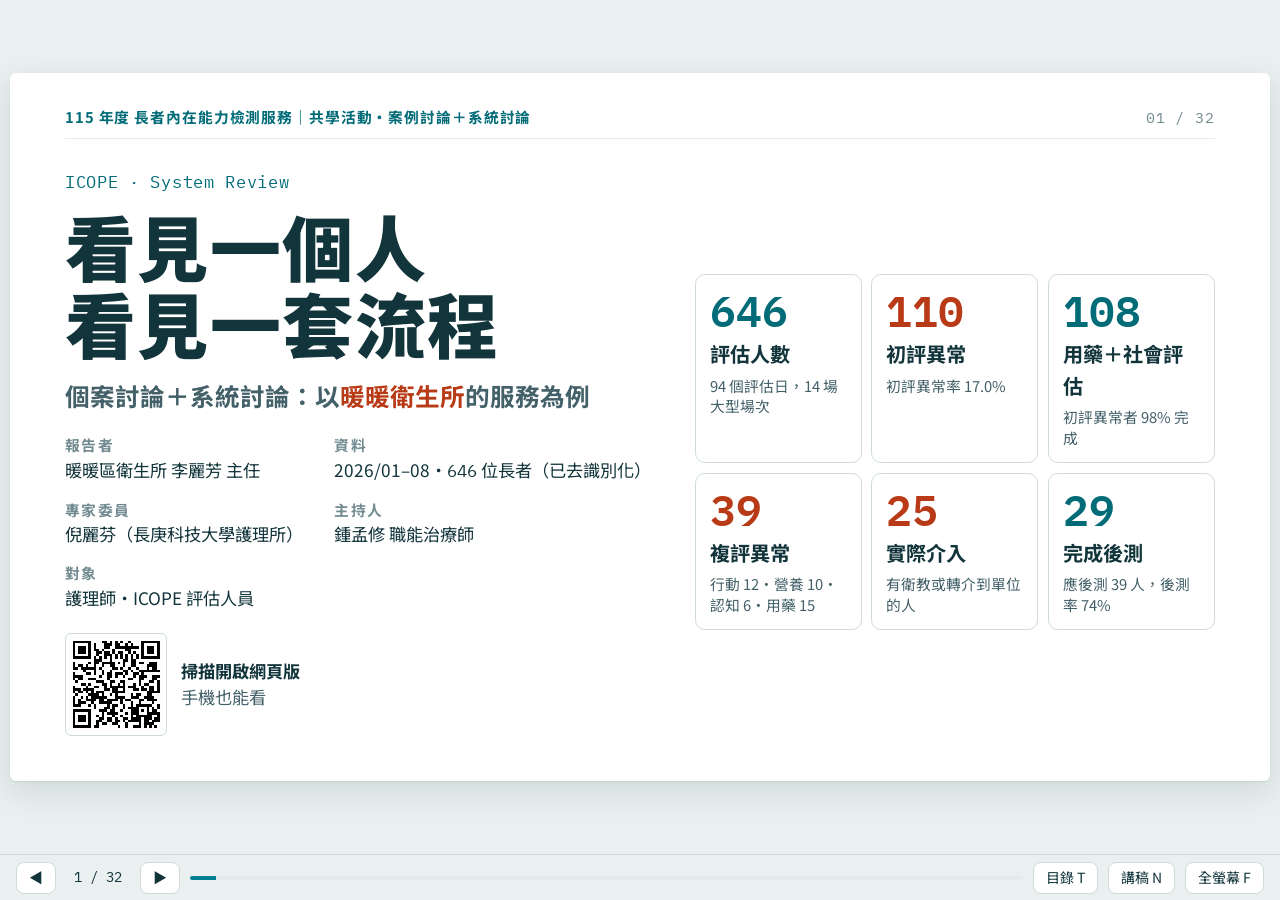
==== commit 06bc0f2a: "現場分享拆兩頁：各組做法＋專家委員回饋（錄音補充） Co-Authored-By: Claude Opus 5.5 <noreply@anthropic.com>" ====
--- a/index.html
+++ b/index.html
@@ -513,6 +513,10 @@
 .sh{list-style:none;padding:0;display:flex;flex-direction:column;justify-content:space-evenly;flex:1;gap:calc(var(--u)*6)}
 .sh li{display:grid;grid-template-columns:7.4em 1fr;gap:calc(var(--u)*10);font-size:var(--fs-s);line-height:1.55}
 .sh li>b{color:var(--tealink)}
+.fbk{display:grid;grid-template-columns:repeat(3,1fr);grid-auto-rows:1fr;gap:var(--g2);flex:1}
+.fbk .card{display:flex;flex-direction:column;justify-content:center;gap:calc(var(--u)*6)}
+.fbk .card>b{font-size:var(--fs-b)}
+.fbk .card p{font-size:var(--fs-s);color:var(--ink2);line-height:1.5}
 </style>
 <div class="deck" id="deck">
 <!-- ───────── 01 封面 -->
@@ -1207,32 +1211,56 @@
 </section>
 
 <!-- 現場分享（併在 23 區塊內） -->
-<section class="slide" data-title="現場分享與委員回饋">
-  <div class="hd"><span class="sec">反思自己｜現場分享</span><span class="pg"></span></div>
-  <h2>現場分享：中正區衛生所怎麼做，委員怎麼看</h2>
-  <div class="body fill g21 stretch" style="display:grid">
-    <div class="card fillcol share">
-      <div class="label">中正區衛生所的做法</div>
+<section class="slide" data-title="現場分享：各組做法">
+  <div class="hd"><span class="sec">反思自己｜現場分享 ①</span><span class="pg"></span></div>
+  <h2>現場分享：各組怎麼做介入、轉介與拒測</h2>
+  <div class="body fill g2 stretch" style="display:grid">
+    <div class="card fillcol">
+      <div class="label">中正區衛生所</div>
       <ul class="sh">
-        <li><b>聽力</b><span>不少長輩在大賣場配助聽器：提醒<b>定期回去校正</b>，天氣潮濕電子產品易壞；有配戴就多鼓勵。</span></li>
-        <li><b>行動・嚴重</b><span>先問有沒有固定復健的醫院；沒有就介紹區內的<b>復健診所</b>。</span></li>
-        <li><b>行動・初步</b><span>轉介<b>關懷據點</b>或衛生所自辦的運動活動，就近、選他喜歡的，轉介比較會成功。</span></li>
-        <li><b>介入</b><span>在篩檢現場就完成初步衛教與轉介。</span></li>
-        <li><b>後測</b><span>留下衛生所電話；現場建議：<b>主動幫長輩把電話存進手機</b>。</span></li>
-        <li><b>拒測・無法完成</b><span>以紙本記錄為主，系統能填的照填（就醫院所、坐輪椅無法配合）；拒測時回頭說明六力的目的，不勉強；家屬在場就提醒需要時就醫評估，家屬配合度高。</span></li>
+        <li><b>聽力</b><span>助聽器提醒<b>定期回去校正</b>，天氣潮濕易壞；有配戴就多鼓勵。</span></li>
+        <li><b>行動・嚴重</b><span>先問固定復健的醫院；沒有就介紹區內<b>復健診所</b>。</span></li>
+        <li><b>行動・初步</b><span>轉介<b>關懷據點</b>或衛生所運動活動，就近、選他喜歡的。</span></li>
+        <li><b>介入</b><span>篩檢現場就完成初步衛教與轉介。</span></li>
+        <li><b>後測</b><span>留衛生所電話；建議<b>主動幫長輩存進手機</b>。</span></li>
+        <li><b>拒測</b><span>紙本記錄原因；回頭說明六力目的、不勉強；家屬在場就提醒就醫評估。</span></li>
       </ul>
     </div>
-    <div class="fillcol">
-      <div class="card tint"><div class="label">專家委員回饋</div>
-        <p class="small" style="margin-top:6px">把自己單位的資料這樣整理，就知道<b>強項和弱點</b>，也能和全市、全國比較，這就是一套<b>品質監測</b>的做法。</p></div>
-      <div class="card"><div class="label">資料也能偵錯</div>
-        <p class="small" style="margin-top:6px">例如受檢者都 65 歲以上，卻出現一位「6 歲」：就是少 key 一碼，很快就能抓出登打錯誤。</p></div>
-      <div class="card warm"><div class="label">巨觀＋微觀</div>
-        <p class="small" style="margin-top:6px">系統數據看<b>整個單位</b>，個案討論看<b>一位長輩</b>；兩個都做到，是國健署期待的品質提升方式。</p></div>
-    </div>
-  </div>
-  <aside class="notes"><h4>講者備註</h4><ul>
-    <li>整理自 11/20 共學現場：中正區衛生所分組報告與專家委員回饋。</li>
+    <div class="card fillcol">
+      <div class="label">其他組補充</div>
+      <ul class="sh">
+        <li><b>一間看到底</b><span>視力、聽力、行動異常都介紹<b>同一間診所</b>，長輩不用跑來跑去，回診率較高。</span></li>
+        <li><b>就近轉介</b><span>先問有沒有固定醫院；沒有就轉衛生所附近院所，不用久等。</span></li>
+        <li><b>行動異常</b><span>先到<b>診所評估</b>排除其他問題；單純肌力不足再轉住家附近據點。</span></li>
+        <li><b>營養中心</b><span>大型場次營養師<b>在現場</b>，異常當場轉介，個案不會跑掉；要先問長輩願不願意多留幾分鐘。</span></li>
+        <li><b>卡點</b><span>衛生所自己做的評估，有沒有回診<b>只能聽長輩說</b>；診所、藥局則有系統可查。</span></li>
+        <li><b>拒測</b><span>說明這是政府難得提供的服務，鼓勵完成；紙本記錄問題所在。</span></li>
+      </ul>
+    </div>
+  </div>
+  <aside class="notes"><h4>講者備註</h4><ul>
+    <li>整理自 11/20 共學現場各組報告（逐字稿與錄音轉文字）。</li>
+  </ul></aside>
+</section>
+
+<section class="slide" data-title="專家委員回饋">
+  <div class="hd"><span class="sec">反思自己｜現場分享 ②</span><span class="pg"></span></div>
+  <h2>專家委員回饋：九個帶回去的提醒</h2>
+  <div class="body fill">
+    <div class="fbk">
+      <div class="card tint"><b>品質監測</b><p>把自己單位的資料這樣整理，就知道強項和弱點，也能和全市、全國比較。</p></div>
+      <div class="card"><b>資料偵錯</b><p>受檢者都 65 歲以上卻出現「6 歲」：少 key 一碼，很快就抓得到。</p></div>
+      <div class="card warm"><b>巨觀＋微觀</b><p>系統數據看整個單位、個案看一位長輩，兩個都做到是國健署的期待。</p></div>
+      <div class="card"><b>異常率偏低？看收案來源</b><p>大型活動多是健康長輩；和<b>診所合作</b>收到慢性病、中風等長輩，資料才接近常態。</p></div>
+      <div class="card tint"><b>讓轉介變簡單</b><p>很多聽力異常其實是<b>耳垢</b>，掛號清掉就改善；聽損和失智有關。助聽器有雜音可能沒戴緊，要校正。</p></div>
+      <div class="card"><b>幫長輩掛號、寫下時間</b><p>只說「回去看醫生」常會忘；幫他掛好、寫下日期，轉介比較會成功。</p></div>
+      <div class="card warm"><b>轉介成功廣義認定</b><p>口頭告知、收據、藥單、健保快易通紀錄都可以認，不要讓長輩覺得被懷疑。明年衛生局協助和主要轉介診所合作。</p></div>
+      <div class="card"><b>即時介入、分級介入</b><p>專業內能做的<b>當場做</b>；眼科、耳鼻喉科或複雜個案再轉出去。</p></div>
+      <div class="card tint"><b>就近生活圈，也放過自己</b><p>轉介選長輩生活圈內的地方。家訪也叫不回的長輩，盡力了就<b>放過自己也放過長輩</b>；把別人的經驗大方帶回去用。</p></div>
+    </div>
+  </div>
+  <aside class="notes"><h4>講者備註</h4><ul>
+    <li>整理自 11/20 共學現場專家委員回饋（錄音轉文字）。</li>
   </ul></aside>
 </section>
 
